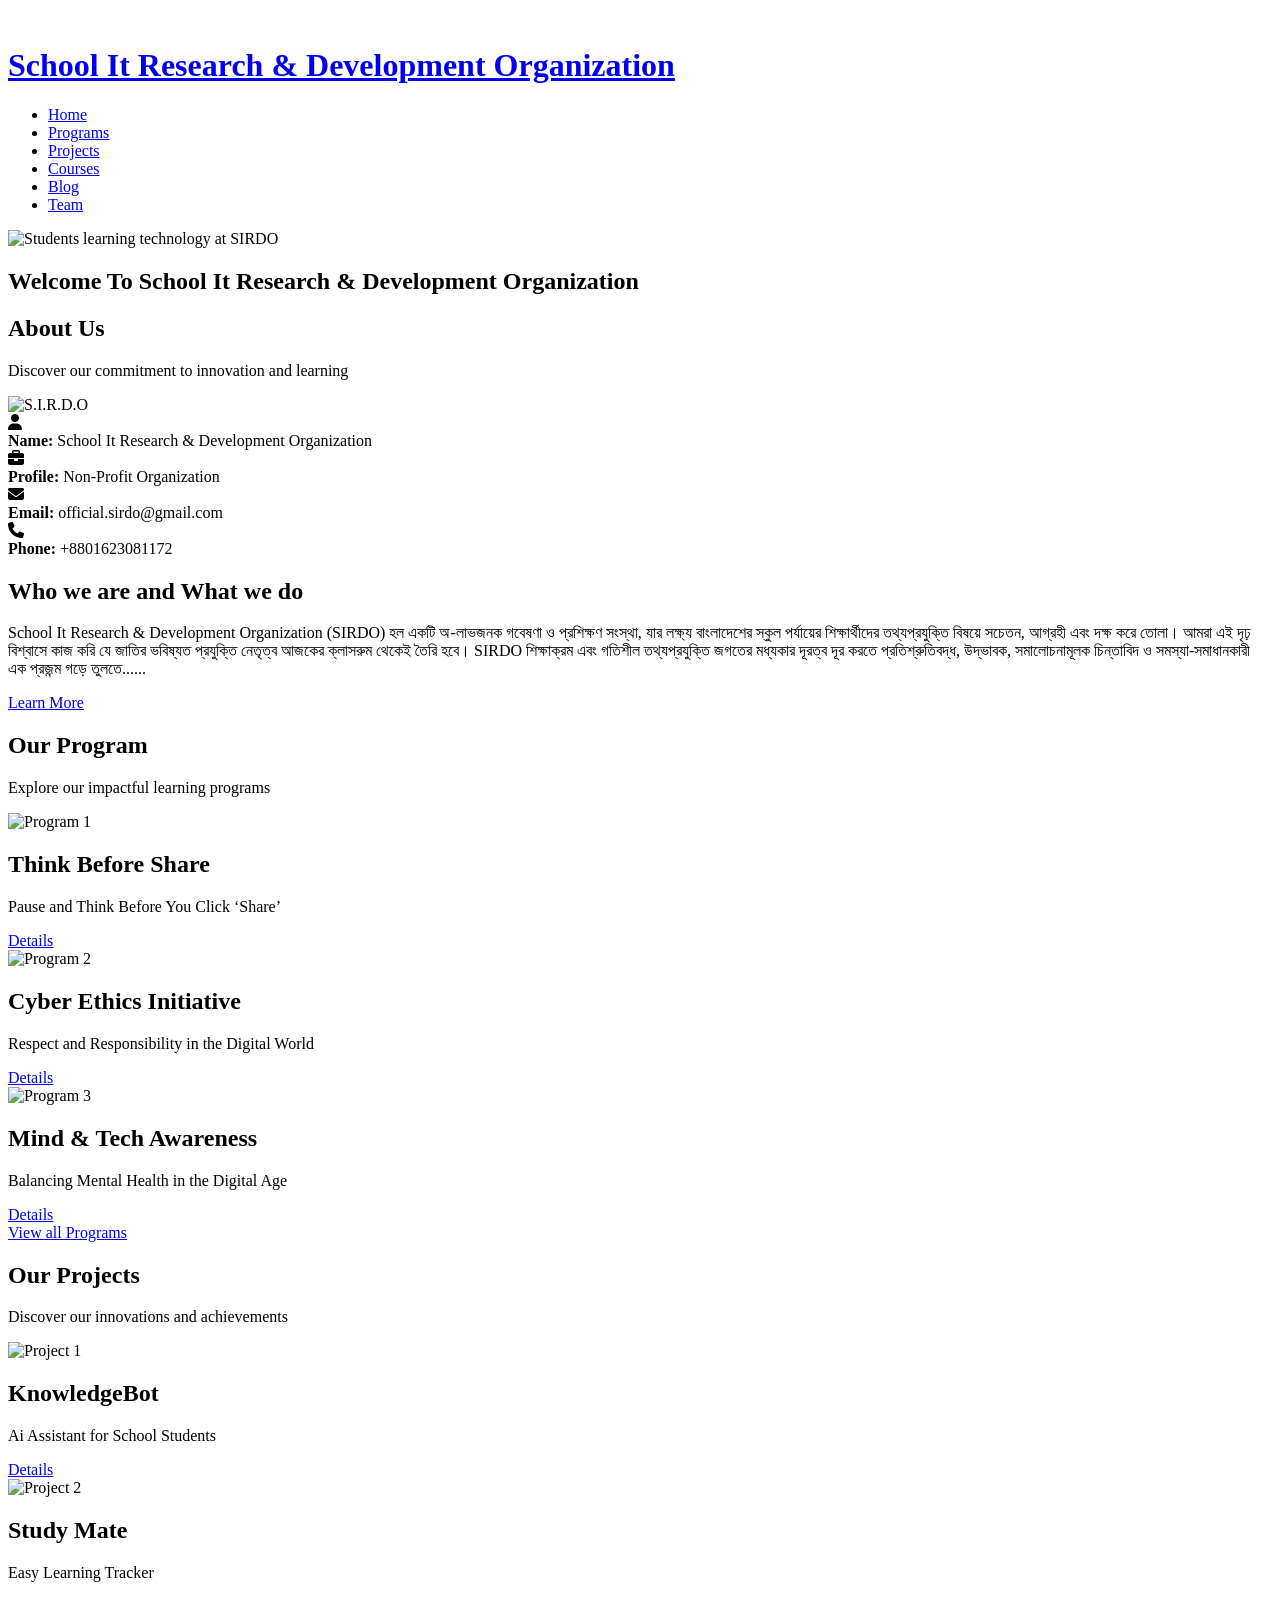
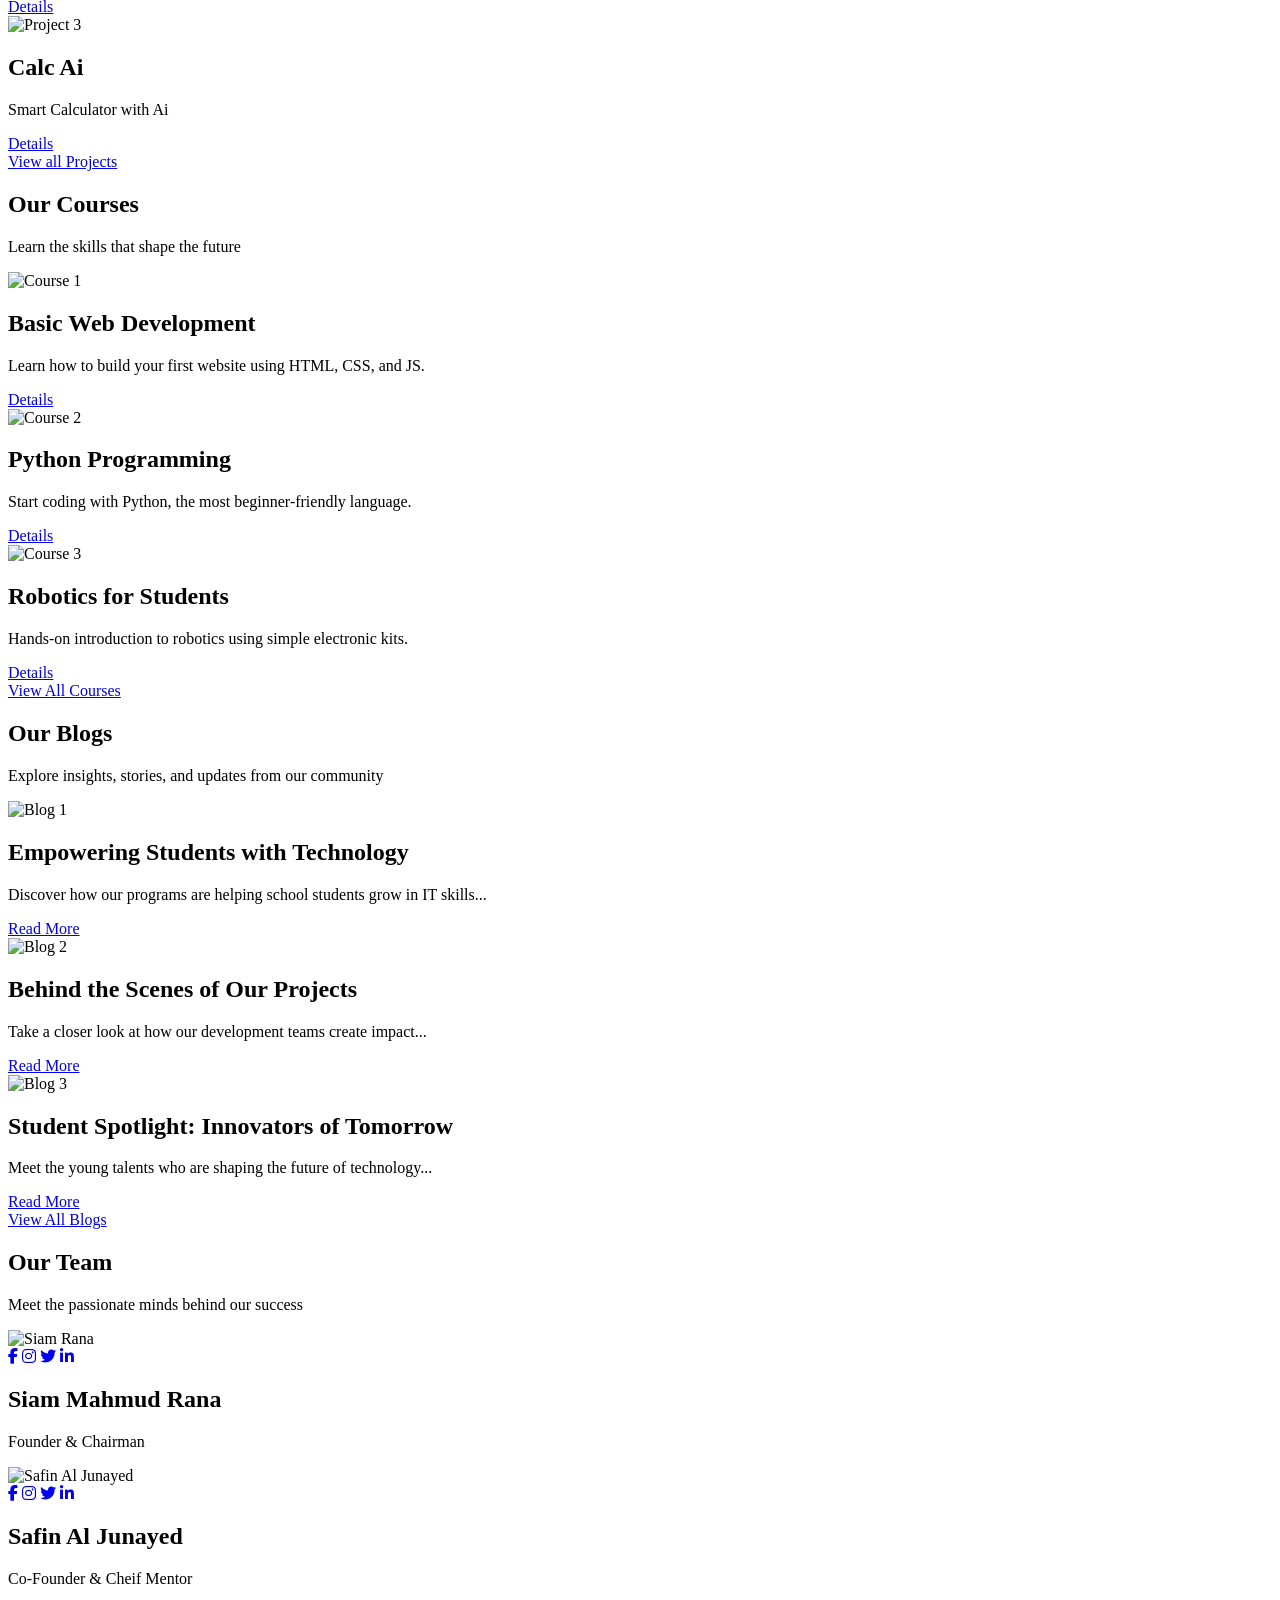
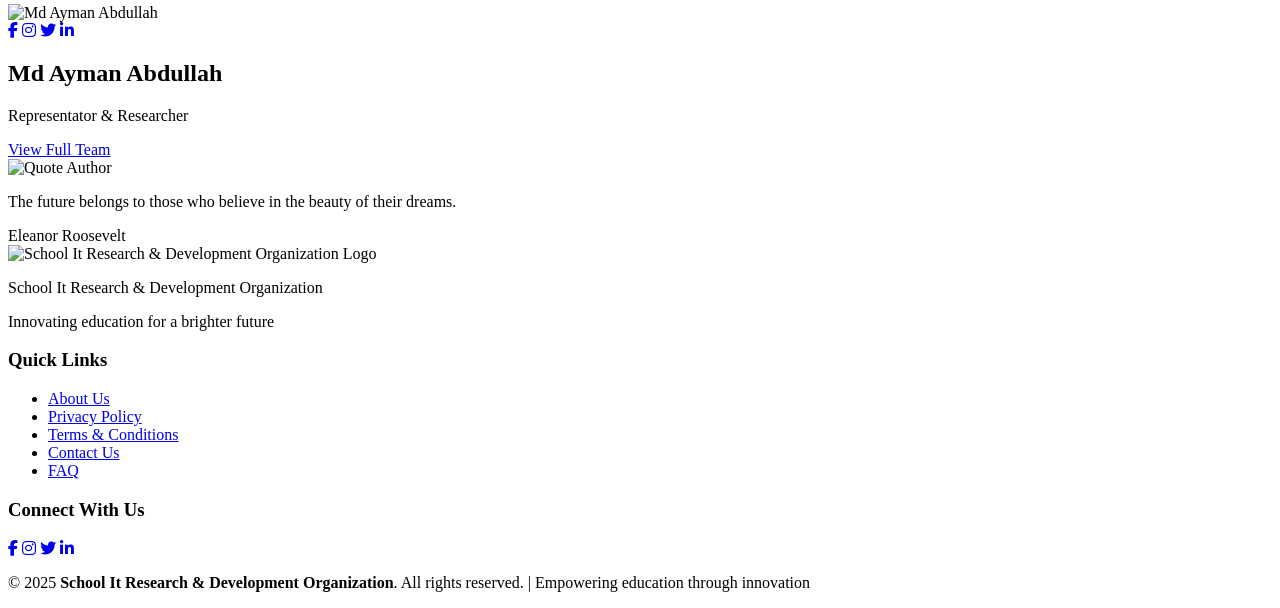
==== index.html @ f1329a3c "Add files via upload" ====
<!DOCTYPE html>
<html lang="en">

<head>
  <meta charset="utf-8">
  <meta content="width=device-width, initial-scale=1.0" name="viewport">
  <title>Home - School It Research & Development Organization</title>
  <meta name="description"
    content="School It Research & Development Organization (SIRDO) — a student-based non-profit tech organization empowering school students with technology awareness and skills.">
  <meta name="keywords"
    content="SIRDO, School IT, Tech Education, Bangladesh, Students, Programming, Technology, Research">
  <!-- Favicons -->
  <link href="assets/img/logo.png" rel="icon">
  <link href="assets/img/logo.png" rel="apple-touch-icon">

  <!-- Fonts -->
  <link href="https://fonts.googleapis.com" rel="preconnect">
  <link href="https://fonts.gstatic.com" rel="preconnect" crossorigin>
  <link
    href="https://fonts.googleapis.com/css2?family=Roboto:wght@300;400;500;700&family=Poppins:wght@300;400;600;700&family=Raleway:wght@300;400;600;700&display=swap"
    rel="stylesheet">

  <!-- Vendor CSS Files -->
  <link href="assets/vendor/bootstrap/css/bootstrap.min.css" rel="stylesheet">
  <link href="assets/vendor/bootstrap-icons/bootstrap-icons.css" rel="stylesheet">
  <link href="assets/vendor/aos/aos.css" rel="stylesheet">
  <link href="assets/vendor/glightbox/css/glightbox.min.css" rel="stylesheet">
  <link href="assets/vendor/swiper/swiper-bundle.min.css" rel="stylesheet">

  <!-- Main CSS Files -->
  <link href="css/global.css" rel="stylesheet">
  <link href="css/index.css" rel="stylesheet">

  <!-- Font Awesome -->
  <script src="https://kit.fontawesome.com/a076d05399.js" crossorigin="anonymous"></script>
  <link rel="stylesheet" href="https://cdnjs.cloudflare.com/ajax/libs/font-awesome/6.5.0/css/all.min.css">
</head>

<body class="index-page">

  <!-- ======= Header ======= -->
  <header id="header" class="header d-flex align-items-center sticky-top">
    <div class="container-fluid container-xl position-relative d-flex align-items-center justify-content-between">
      <a href="index.html" class="logo d-flex align-items-center">
        <img src="assets/img/logo.png" alt="">
        <h1 class="sitename">School It Research & Development Organization</h1>
      </a>

      <nav id="navmenu" class="navmenu">
        <i class="mobile-nav-toggle bi bi-list"></i>
        <ul>
          <li><a href="index.html" class="active">Home</a></li>
          <li><a href="program.html">Programs</a></li>
          <li><a href="project.html">Projects</a></li>
          <li><a href="course.html">Courses</a></li>
          <li><a href="blog.html">Blog</a></li>
          <li><a href="team.html">Team</a></li>
        </ul>
      </nav>
    </div>
  </header>
  <!-- End Header -->

  <!-- ======= Hero Section ======= -->
  <section id="hero" class="hero section dark-background">
    <img src="assets/img/background.jpg" alt="Students learning technology at SIRDO" data-aos="fade-in">
    <div class="container d-flex flex-column align-items-center justify-content-center text-center" data-aos="zoom-in"
      data-aos-delay="200">
      <h2 data-aos="fade-up">Welcome To School It Research & Development Organization</h2>
      <p data-aos="fade-up" data-aos-delay="300">
        <span class="typed" data-typed-items="শিক্ষার্থীদের দ্বারা পরিচালিত একটি অ-লাভজনক প্রযুক্তি সংগঠন"></span>
      </p>
    </div>
  </section>
  <!-- End Hero Section -->

  <!-- ======= About Section ======= -->
<section class="about-container" data-aos="fade-up">
  <div class="about-header">
    <h1>About Us</h1>
    <p>Discover our commitment to innovation and learning</p>
  </div>

  <div class="about-content">
    <!-- ===== Profile Section ===== -->
    <div class="profile-section" data-aos="fade-right">
      <div class="profile-image">
        <img src="assets/img/logo.png" alt="S.I.R.D.O">
      </div>

      <div class="profile-info">
        <div class="info-item">
          <i class="fas fa-user"></i>
          <div><strong>Name:</strong> School It Research & Development Organization</div>
        </div>
        <div class="info-item">
          <i class="fas fa-briefcase"></i>
          <div><strong>Profile:</strong> Non-Profit Organization</div>
        </div>
        <div class="info-item">
          <i class="fas fa-envelope"></i>
          <div><strong>Email:</strong> official.sirdo@gmail.com</div>
        </div>
        <div class="info-item">
          <i class="fas fa-phone"></i>
          <div><strong>Phone:</strong> +8801623081172</div>
        </div>
      </div>
    </div>

<!-- ===== About Text Section ===== -->
<div class="about-section" data-aos="fade-left" data-aos-delay="200">
  <h2>Who we are and What we do</h2>
  <div class="about-text">
    <p>
      School It Research & Development Organization (SIRDO) হল একটি অ-লাভজনক গবেষণা ও প্রশিক্ষণ সংস্থা, যার লক্ষ্য বাংলাদেশের স্কুল পর্যায়ের শিক্ষার্থীদের তথ্যপ্রযুক্তি বিষয়ে সচেতন, আগ্রহী এবং দক্ষ করে তোলা। আমরা এই দৃঢ় বিশ্বাসে কাজ করি যে জাতির ভবিষ্যত প্রযুক্তি নেতৃত্ব আজকের ক্লাসরুম থেকেই তৈরি হবে। SIRDO শিক্ষাক্রম এবং গতিশীল তথ্যপ্রযুক্তি জগতের মধ্যকার দূরত্ব দূর করতে প্রতিশ্রুতিবদ্ধ, উদ্ভাবক, সমালোচনামূলক চিন্তাবিদ ও সমস্যা-সমাধানকারী এক প্রজন্ম গড়ে তুলতে......
    </p>
  </div>

  <!-- Redirect Button -->
  <a href="about.html" class="details-btn">Learn More</a>
</div>
</section>
<!-- End About Section -->


  <!-- ======= Program Section ======= -->
  <section class="programs-section" data-aos="fade-up">
    <div class="section-header">
      <h1>Our Program</h1>
      <p>Explore our impactful learning programs</p>
    </div>

    <div class="programs-container">
      <div class="program-card">
        <img src="https://via.placeholder.com/300x200" alt="Program 1">
        <h2>Think Before Share</h2>
        <p>Pause and Think Before You Click ‘Share’</p>
        <a href="program.html" class="details-btn">Details</a>
      </div>
      <div class="program-card">
        <img src="https://via.placeholder.com/300x200" alt="Program 2">
        <h2>Cyber Ethics Initiative</h2>
        <p>Respect and Responsibility in the Digital World</p>
        <a href="program.html" class="details-btn">Details</a>
      </div>
      <div class="program-card">
        <img src="https://via.placeholder.com/300x200" alt="Program 3">
        <h2>Mind & Tech Awareness</h2>
        <p>Balancing Mental Health in the Digital Age</p>
        <a href="program.html" class="details-btn">Details</a>
      </div>
    </div>

    <a href="program.html" class="view-all-btn">View all Programs</a>
  </section>
  <!-- End Program Section -->

  <!-- ======= Project Section ======= -->
  <section class="projects-section" data-aos="zoom-in">
    <div class="section-header">
      <h1>Our Projects</h1>
      <p>Discover our innovations and achievements</p>
    </div>

    <div class="projects-container">
      <div class="project-card">
        <img src="https://via.placeholder.com/350x200" alt="Project 1">
        <h2>KnowledgeBot</h2>
        <p>Ai Assistant for School Students</p>
        <a href="project.html" class="details-btn">Details</a>
      </div>
      <div class="project-card">
        <img src="https://via.placeholder.com/350x200" alt="Project 2">
        <h2>Study Mate</h2>
        <p>Easy Learning Tracker</p>
        <a href="project.html" class="details-btn">Details</a>
      </div>
      <div class="project-card">
        <img src="https://via.placeholder.com/350x200" alt="Project 3">
        <h2>Calc Ai</h2>
        <p>Smart Calculator with Ai</p>
        <a href="project.html" class="details-btn">Details</a>
      </div>
    </div>

    <a href="project.html" class="view-all-btn">View all Projects</a>
  </section>
  <!-- End Project Section -->

  <!-- ======= Course Section ======= -->
  <section class="courses-section" data-aos="fade-up">
    <div class="section-header">
      <h1>Our Courses</h1>
      <p>Learn the skills that shape the future</p>
    </div>

    <div class="courses-container">
      <div class="course-card">
        <img src="https://via.placeholder.com/300x200" alt="Course 1">
        <h2>Basic Web Development</h2>
        <p>Learn how to build your first website using HTML, CSS, and JS.</p>
        <a href="course.html" class="details-btn">Details</a>
      </div>
      <div class="course-card">
        <img src="https://via.placeholder.com/300x200" alt="Course 2">
        <h2>Python Programming</h2>
        <p>Start coding with Python, the most beginner-friendly language.</p>
        <a href="course.html" class="details-btn">Details</a>
      </div>
      <div class="course-card">
        <img src="https://via.placeholder.com/300x200" alt="Course 3">
        <h2>Robotics for Students</h2>
        <p>Hands-on introduction to robotics using simple electronic kits.</p>
        <a href="course.html" class="details-btn">Details</a>
      </div>
    </div>

    <a href="course.html" class="view-all-btn">View All Courses</a>
  </section>
  <!-- End Course Section -->

  <!-- ======= Blog Section ======= -->
<section class="blog-section" data-aos="fade-up">
  <div class="section-header">
    <h1>Our Blogs</h1>
    <p>Explore insights, stories, and updates from our community</p>
  </div>

  <div class="blog-container">
    <div class="blog-card">
      <img src="assets/img/blog1.jpg" alt="Blog 1">
      <div class="blog-content">
        <h2>Empowering Students with Technology</h2>
        <p>Discover how our programs are helping school students grow in IT skills...</p>
        <a href="#" class="read-more-btn">Read More</a>
      </div>
    </div>

    <div class="blog-card">
      <img src="assets/img/blog2.jpg" alt="Blog 2">
      <div class="blog-content">
        <h2>Behind the Scenes of Our Projects</h2>
        <p>Take a closer look at how our development teams create impact...</p>
        <a href="#" class="read-more-btn">Read More</a>
      </div>
    </div>

    <div class="blog-card">
      <img src="assets/img/blog3.jpg" alt="Blog 3">
      <div class="blog-content">
        <h2>Student Spotlight: Innovators of Tomorrow</h2>
        <p>Meet the young talents who are shaping the future of technology...</p>
        <a href="#" class="read-more-btn">Read More</a>
      </div>
    </div>
  </div>

  <a href="blog.html" class="view-all-btn">View All Blogs</a>
</section>

  <!-- End Blog Section -->

  <!-- ======= Team Section ======= -->
  <section class="team-section" data-aos="fade-up">
    <div class="section-header">
      <h1>Our Team</h1>
      <p>Meet the passionate minds behind our success</p>
    </div>

    <div class="team-container">
<!-- Founder Card -->
      <div class="team-member">
        <div class="team-img">
          <img src="assets/img/Founder 1.jpg" alt="Siam Rana">
          <div class="overlay">
            <div class="social-icons">
              <a href="#"><i class="fab fa-facebook-f"></i></a>
              <a href="#"><i class="fab fa-instagram"></i></a>
              <a href="#"><i class="fab fa-twitter"></i></a>
              <a href="#"><i class="fab fa-linkedin-in"></i></a>
            </div>
          </div>
        </div>
        <div class="team-info">
          <h2>Siam Mahmud Rana</h2>
          <p>Founder & Chairman</p>
        </div>
      </div>

      <!-- Co-Founder Card -->
      <div class="team-member">
        <div class="team-img">
          <img src="assets/img/Founder.jpg" alt="Safin Al Junayed">
          <div class="overlay">
            <div class="social-icons">
              <a href="#"><i class="fab fa-facebook-f"></i></a>
              <a href="#"><i class="fab fa-instagram"></i></a>
              <a href="#"><i class="fab fa-twitter"></i></a>
              <a href="#"><i class="fab fa-linkedin-in"></i></a>
            </div>
          </div>
        </div>
        <div class="team-info">
          <h2>Safin Al Junayed</h2>
          <p>Co-Founder & Cheif Mentor</p>
        </div>
      </div>

      <!-- Representator Card -->
      <div class="team-member">
        <div class="team-img">
          <img src="assets/img/Representator.jpeg" alt="Md Ayman Abdullah">
          <div class="overlay">
            <div class="social-icons">
              <a href="#"><i class="fab fa-facebook-f"></i></a>
              <a href="#"><i class="fab fa-instagram"></i></a>
              <a href="#"><i class="fab fa-twitter"></i></a>
              <a href="#"><i class="fab fa-linkedin-in"></i></a>
            </div>
          </div>
        </div>
        <div class="team-info">
          <h2>Md Ayman Abdullah</h2>
          <p>Representator & Researcher</p>
        </div>
      </div>
    </div>

    <a href="team.html" class="view-team-btn">View Full Team</a>
  </section>
  <!-- End Team Section -->

  <!-- ======= Quote Section ======= -->
  <div class="quote-section" data-aos="zoom-in" data-aos-delay="200">
    <div class="author-image">
      <img
        src="https://images.unsplash.com/photo-1472099645785-5658abf4ff4e?auto=format&fit=crop&w=600&q=80"
        alt="Quote Author">
    </div>
    <p class="quote-text">The future belongs to those who believe in the beauty of their dreams.</p>
    <div class="quote-author">Eleanor Roosevelt</div>
  </div>
  <!-- End Quote Section -->

  <!-- ======= Footer ======= -->
<footer class="footer" data-aos="fade-up">
  <div class="footer-container">
    <!-- Brand Section -->
    <div class="footer-brand">
      <div class="logo-container">
        <img src="assets/img/logo.png" alt="School It Research & Development Organization Logo" 
             class="logo">
      </div>
      <p class="organization">School It Research & Development Organization</p>
      <p class="tagline">Innovating education for a brighter future</p>
    </div>

    <!-- Quick Links -->
    <div class="footer-links">
      <h3 class="footer-heading">Quick Links</h3>
      <ul class="links-list">
        <li><a href="about.html">About Us</a></li>
        <li><a href="privacy.html">Privacy Policy</a></li>
        <li><a href="terms.html">Terms & Conditions</a></li>
        <li><a href="contact.html">Contact Us</a></li>
        <li><a href="faq.html">FAQ</a></li>
      </ul>
    </div>

    <!-- Social Section -->
    <div class="social-section">
      <h3 class="footer-heading">Connect With Us</h3>
      <div class="social-icons">
        <a href="#" class="social-icon" aria-label="Facebook"><i class="fab fa-facebook-f"></i></a>
        <a href="#" class="social-icon" aria-label="Instagram"><i class="fab fa-instagram"></i></a>
        <a href="#" class="social-icon" aria-label="Twitter"><i class="fab fa-twitter"></i></a>
        <a href="#" class="social-icon" aria-label="LinkedIn"><i class="fab fa-linkedin-in"></i></a>
      </div>
    </div>
  </div>

  <!-- Footer Bottom -->
  <div class="footer-bottom">
    <p>&copy; 2025 <strong>School It Research & Development Organization</strong>. 
      All rights reserved. | Empowering education through innovation
    </p>
  </div>
</footer>
<!-- End Footer -->

<!-- Scroll to Top -->
<a href="#" id="scroll-top" class="scroll-top d-flex align-items-center justify-content-center" aria-label="Scroll to top">
  <i class="bi bi-arrow-up-short"></i>
</a>

<!-- Preloader -->
<div id="preloader"></div>

<!-- Vendor JS Files -->
<script src="assets/vendor/bootstrap/js/bootstrap.bundle.min.js"></script>
<script src="assets/vendor/aos/aos.js"></script>
<script src="assets/vendor/typed.js/typed.umd.js"></script>
<script src="assets/vendor/waypoints/noframework.waypoints.js"></script>
<script src="assets/vendor/purecounter/purecounter_vanilla.js"></script>
<script src="assets/vendor/glightbox/js/glightbox.min.js"></script>
<script src="assets/vendor/imagesloaded/imagesloaded.pkgd.min.js"></script>
<script src="assets/vendor/isotope-layout/isotope.pkgd.min.js"></script>
<script src="assets/vendor/swiper/swiper-bundle.min.js"></script>

<!-- Main JS File -->
<script src="assets/js/main.js"></script>

<!-- ✅ AOS Initialization -->
<script>
  AOS.init({
    duration: 1000,
    once: true,
    easing: "ease-in-out"
  });
</script>

</body>
</html>
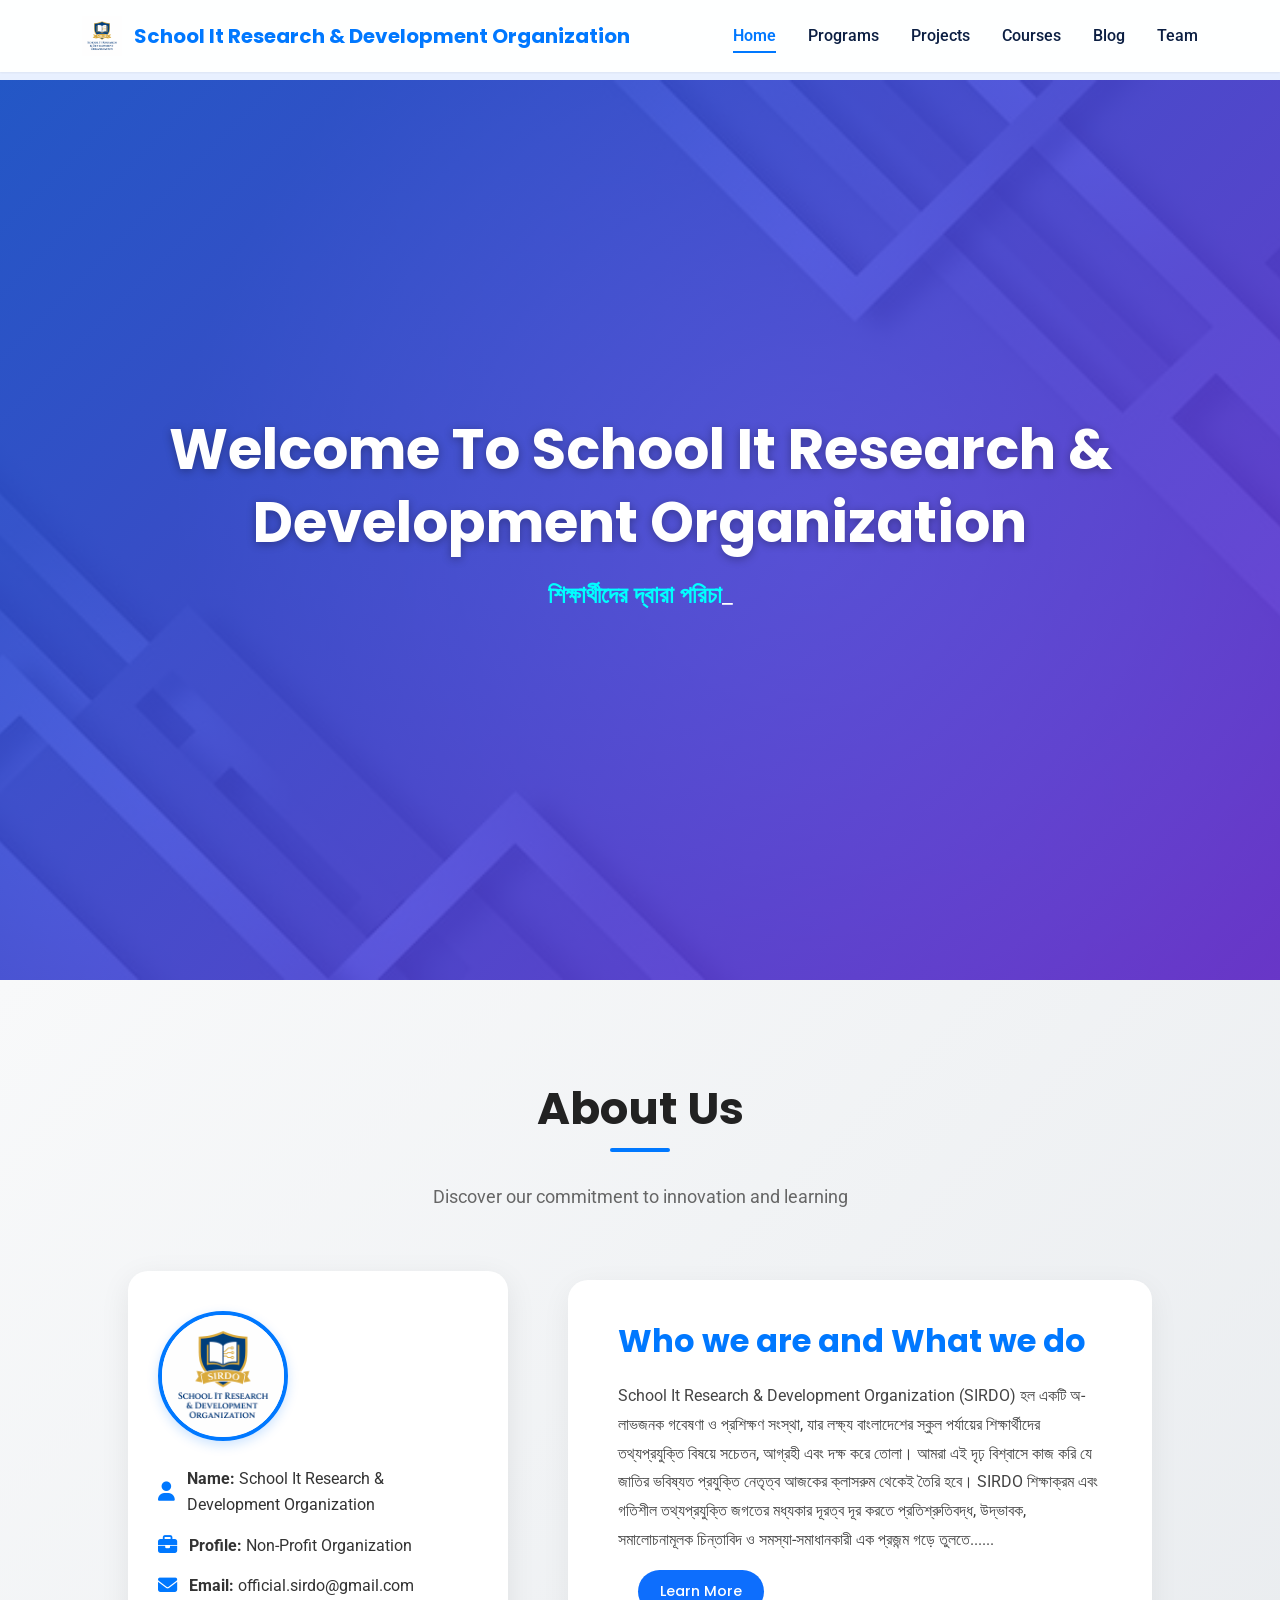
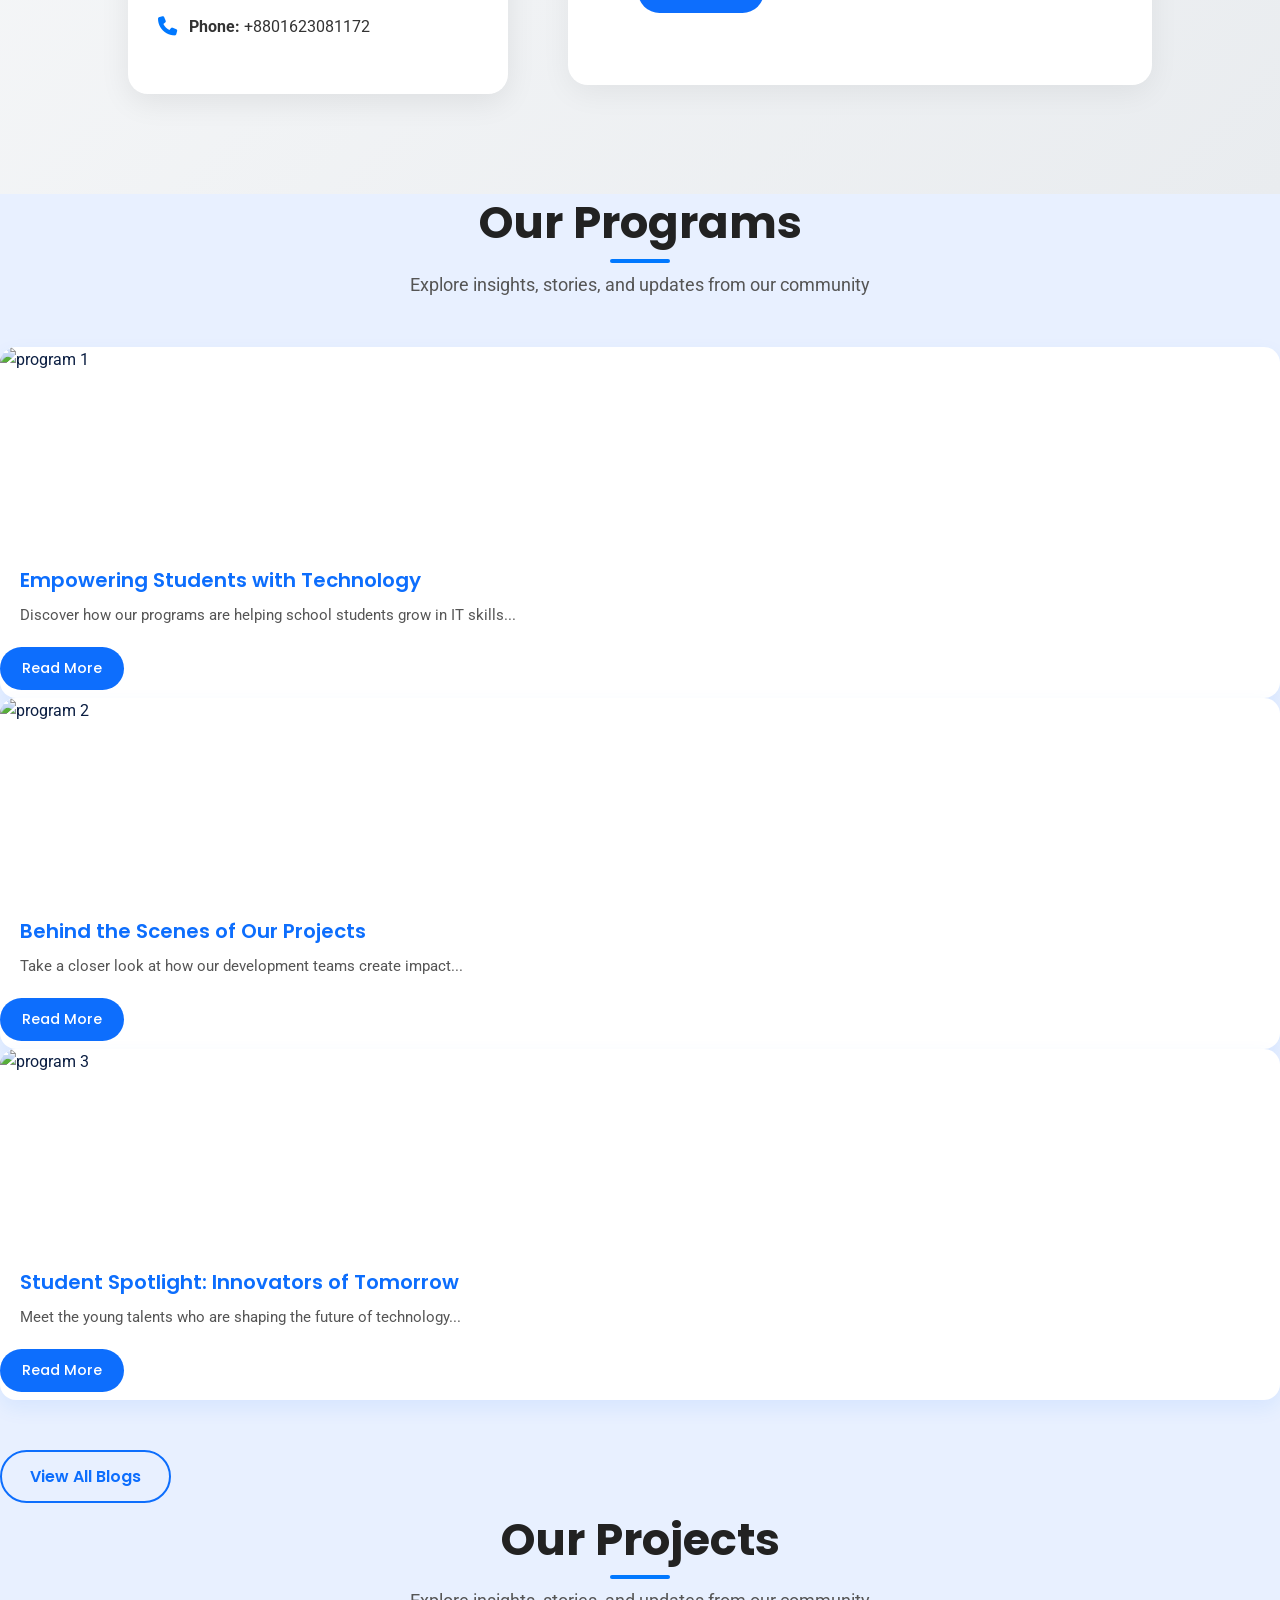
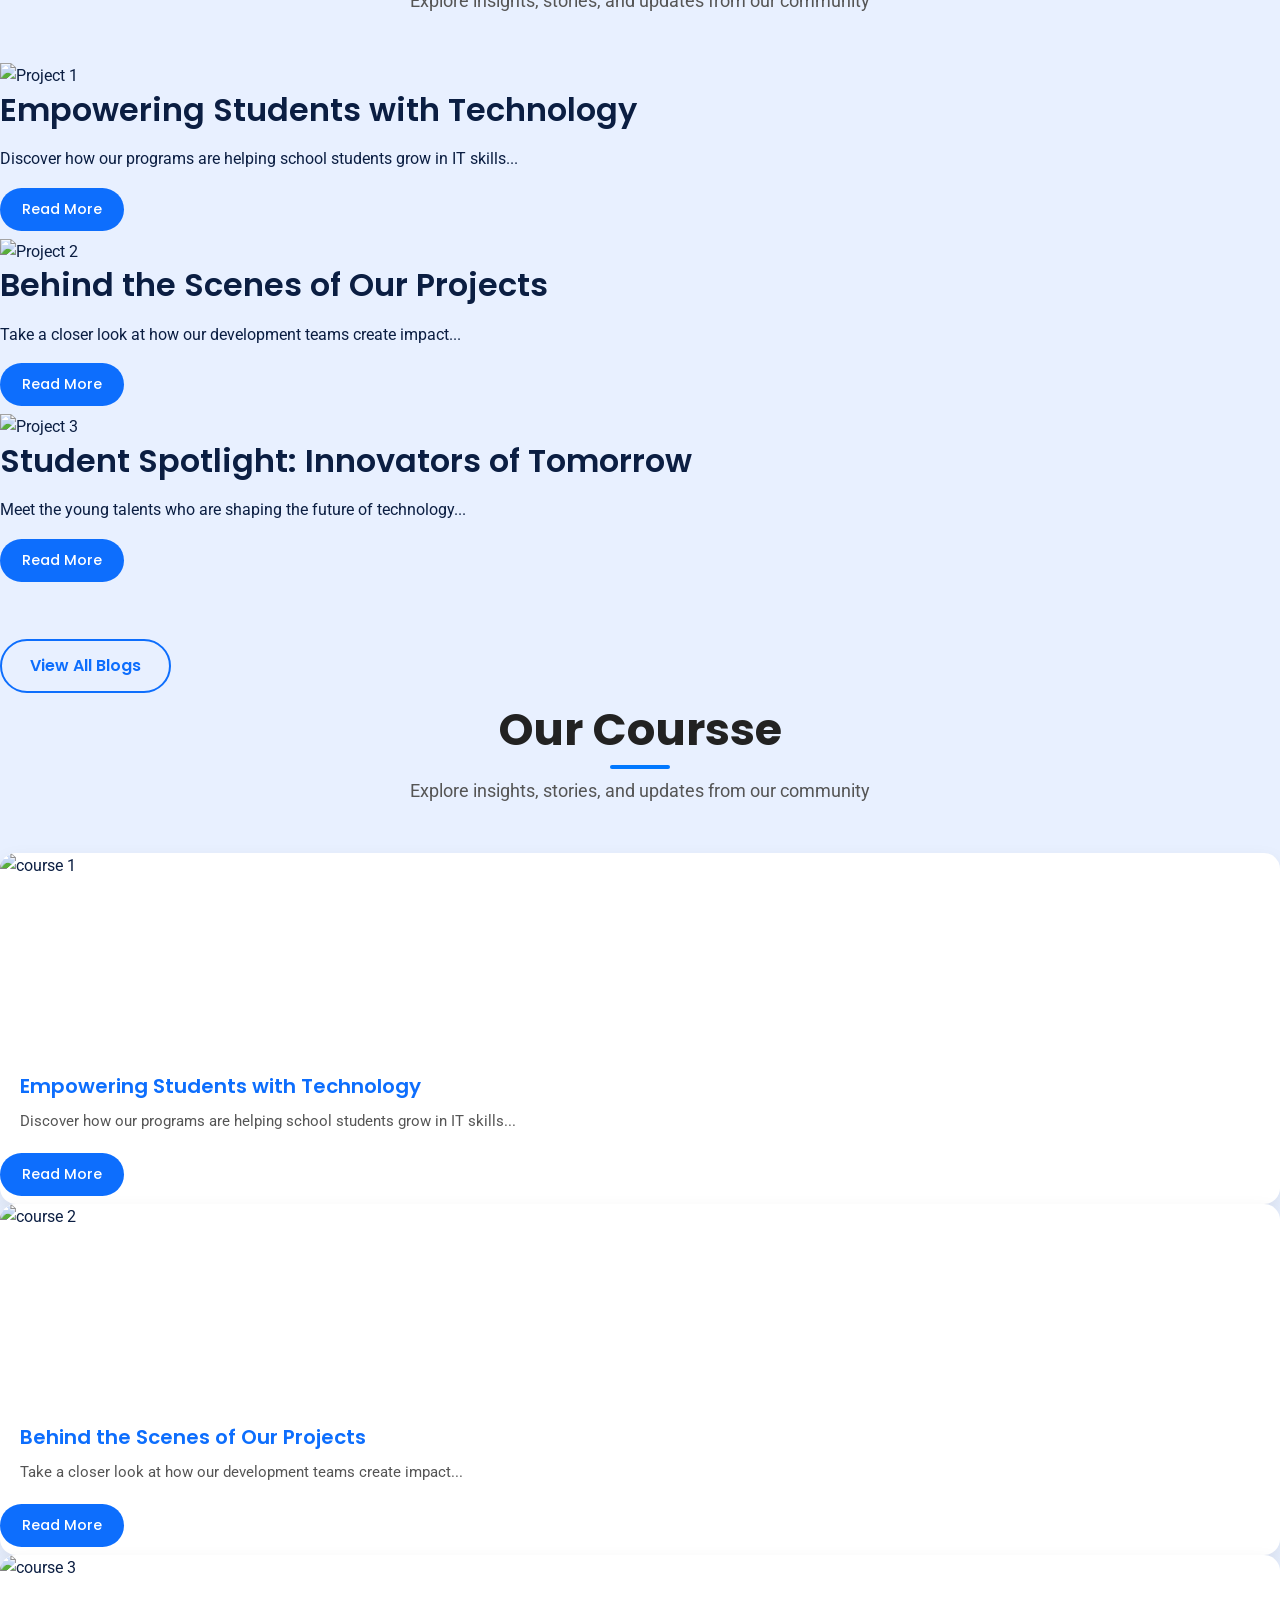
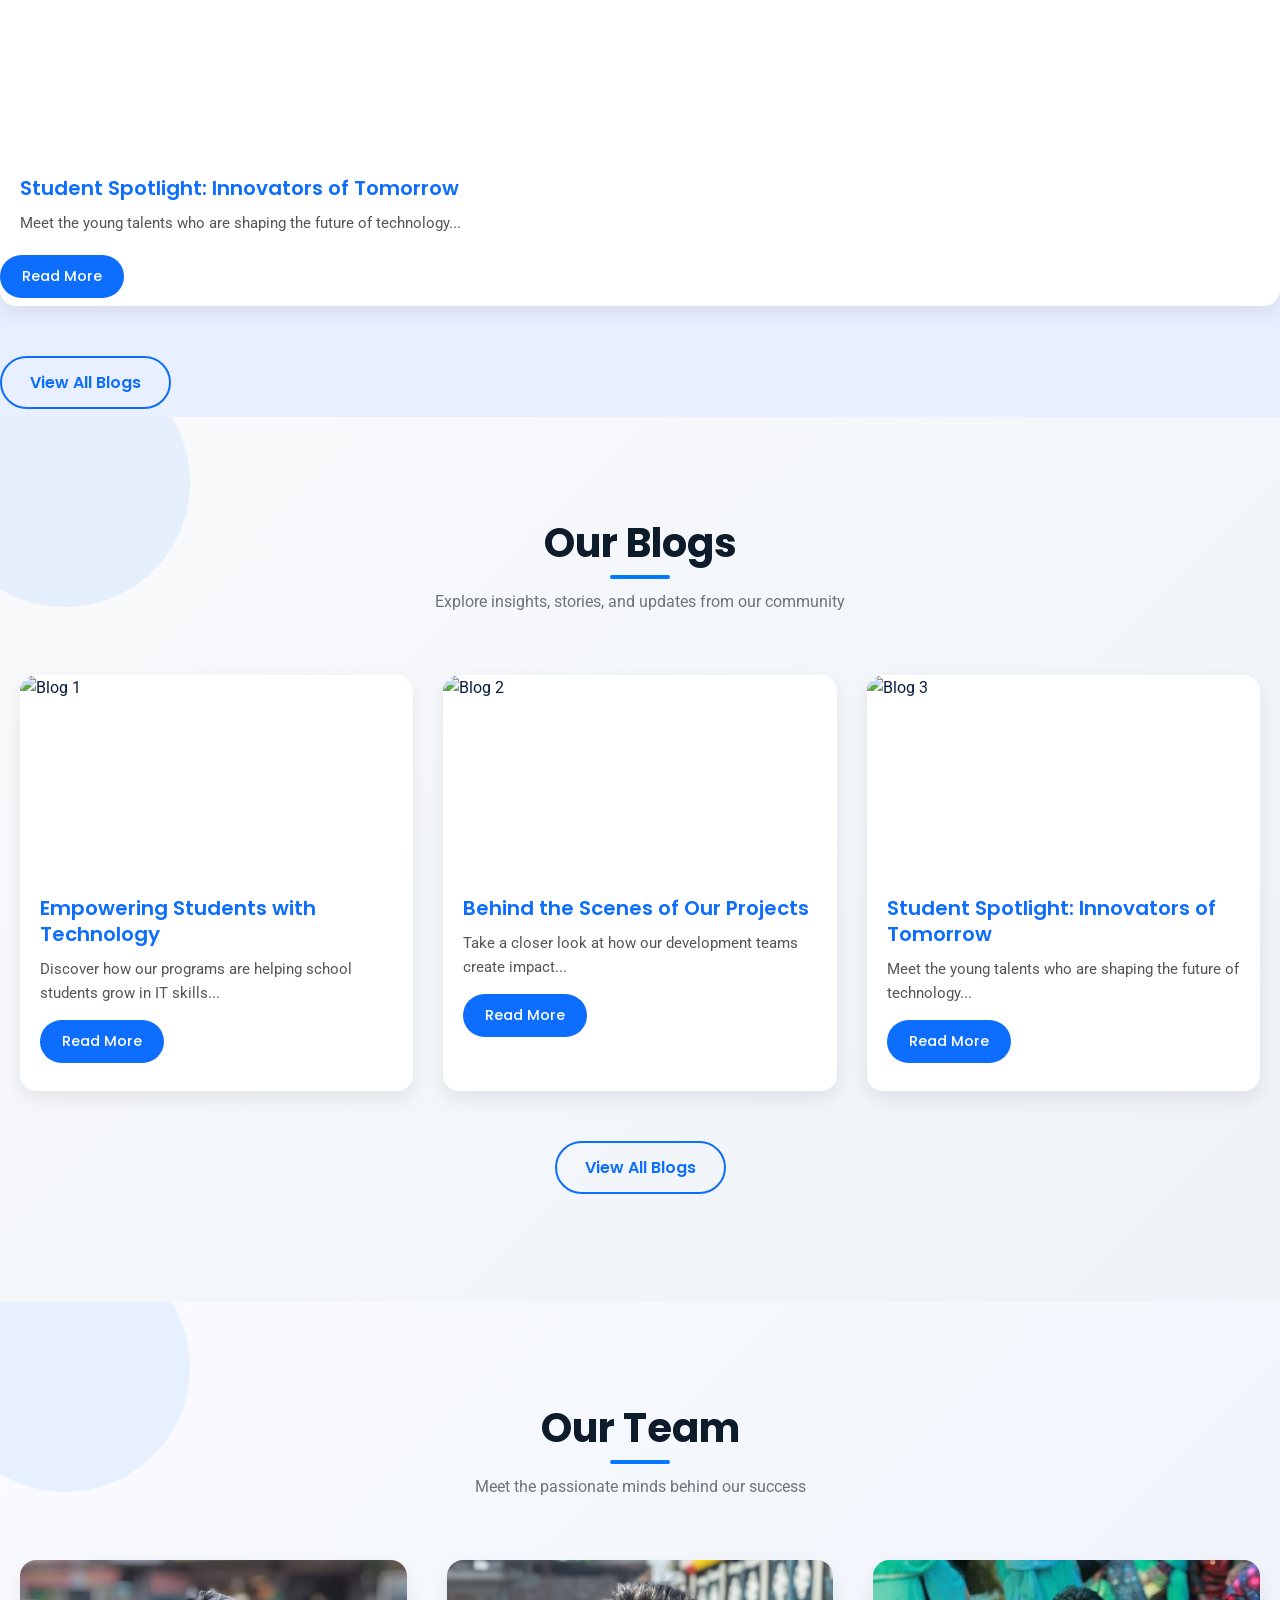
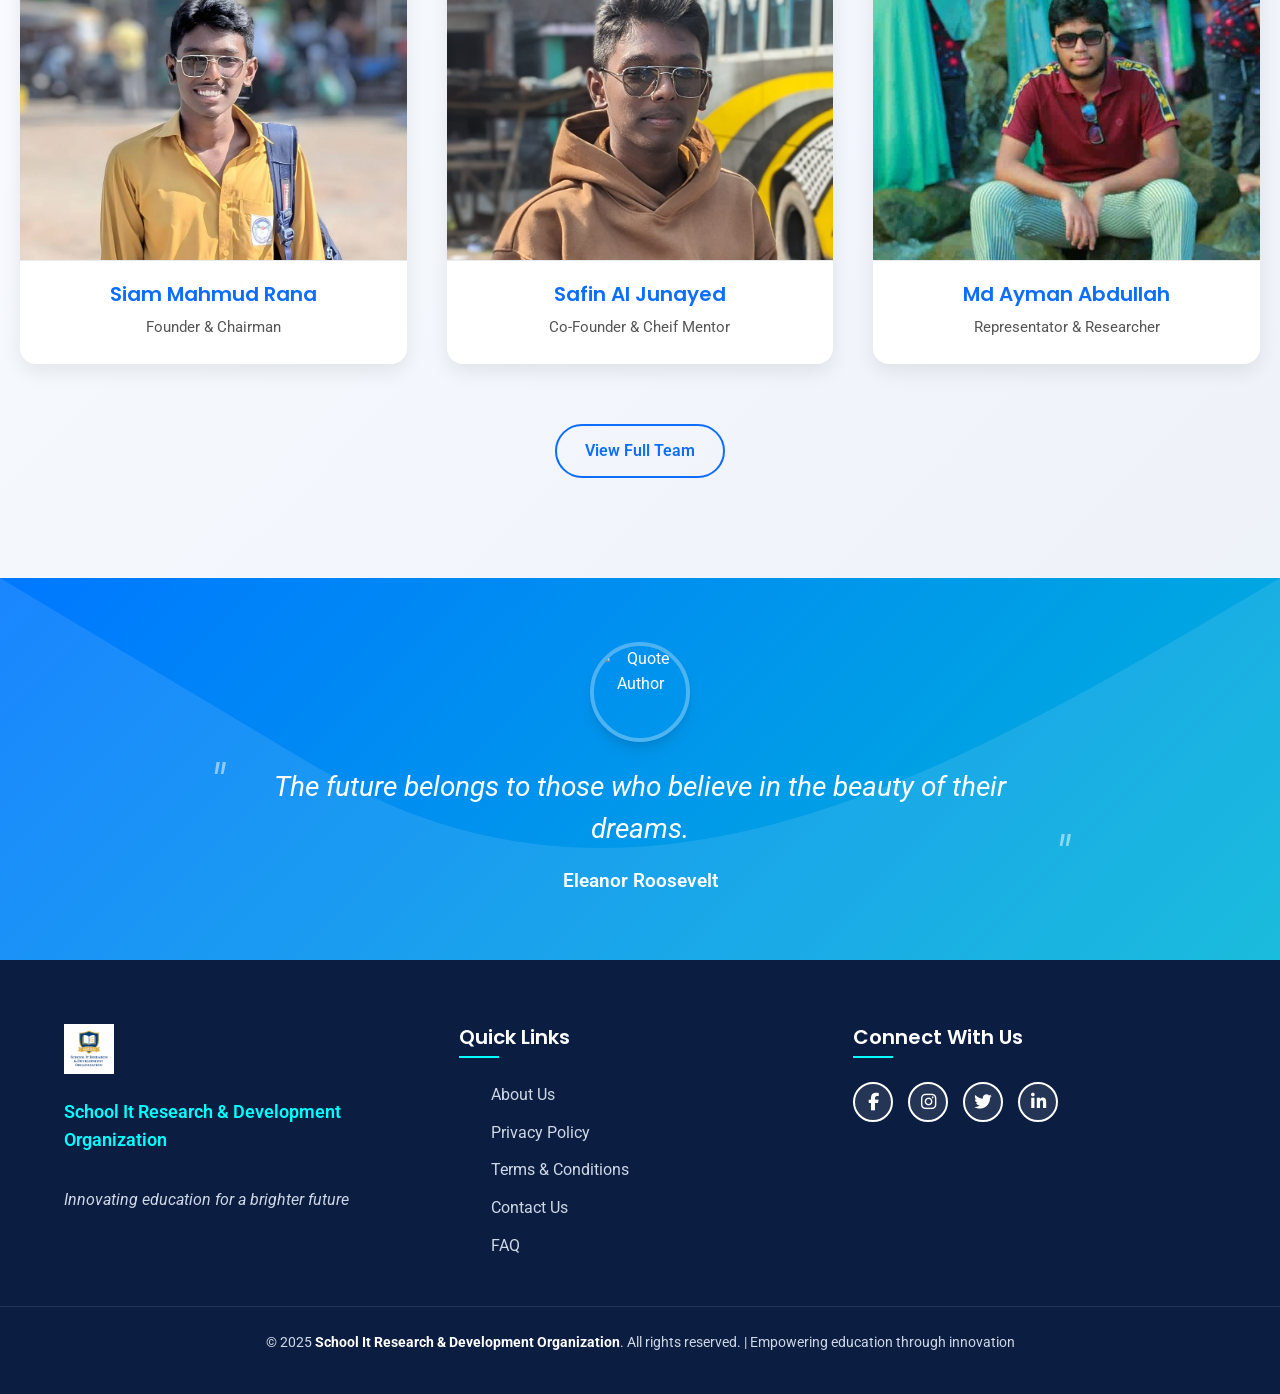
==== commit 6cf1d0f6: "index.html" ====
--- a/index.html
+++ b/index.html
@@ -16,9 +16,7 @@
   <!-- Fonts -->
   <link href="https://fonts.googleapis.com" rel="preconnect">
   <link href="https://fonts.gstatic.com" rel="preconnect" crossorigin>
-  <link
-    href="https://fonts.googleapis.com/css2?family=Roboto:wght@300;400;500;700&family=Poppins:wght@300;400;600;700&family=Raleway:wght@300;400;600;700&display=swap"
-    rel="stylesheet">
+  <link href="https://fonts.googleapis.com/css2?family=Roboto:wght@300;400;500;700&family=Poppins:wght@300;400;600;700&family=Raleway:wght@300;400;600;700&display=swap" rel="stylesheet">
 
   <!-- Vendor CSS Files -->
   <link href="assets/vendor/bootstrap/css/bootstrap.min.css" rel="stylesheet">
@@ -123,102 +121,131 @@
 </section>
 <!-- End About Section -->
 
-
   <!-- ======= Program Section ======= -->
-  <section class="programs-section" data-aos="fade-up">
-    <div class="section-header">
-      <h1>Our Program</h1>
-      <p>Explore our impactful learning programs</p>
-    </div>
-
-    <div class="programs-container">
-      <div class="program-card">
-        <img src="https://via.placeholder.com/300x200" alt="Program 1">
-        <h2>Think Before Share</h2>
-        <p>Pause and Think Before You Click ‘Share’</p>
-        <a href="program.html" class="details-btn">Details</a>
-      </div>
-      <div class="program-card">
-        <img src="https://via.placeholder.com/300x200" alt="Program 2">
-        <h2>Cyber Ethics Initiative</h2>
-        <p>Respect and Responsibility in the Digital World</p>
-        <a href="program.html" class="details-btn">Details</a>
-      </div>
-      <div class="program-card">
-        <img src="https://via.placeholder.com/300x200" alt="Program 3">
-        <h2>Mind & Tech Awareness</h2>
-        <p>Balancing Mental Health in the Digital Age</p>
-        <a href="program.html" class="details-btn">Details</a>
-      </div>
-    </div>
-
-    <a href="program.html" class="view-all-btn">View all Programs</a>
-  </section>
+<section class="program-section" data-aos="fade-up">
+  <div class="section-header">
+    <h1>Our Programs</h1>
+    <p>Explore insights, stories, and updates from our community</p>
+  </div>
+
+  <div class="program">
+    <div class="program-card">
+      <img src="assets/img/blog1.jpg" alt="program 1">
+      <div class="program-content">
+        <h2>Empowering Students with Technology</h2>
+        <p>Discover how our programs are helping school students grow in IT skills...</p>
+        <a href="#" class="read-more-btn">Read More</a>
+      </div>
+    </div>
+
+    <div class="program-card">
+      <img src="assets/img/blog2.jpg" alt="program 2">
+      <div class="program-content">
+        <h2>Behind the Scenes of Our Projects</h2>
+        <p>Take a closer look at how our development teams create impact...</p>
+        <a href="#" class="read-more-btn">Read More</a>
+      </div>
+    </div>
+
+    <div class="program-card">
+      <img src="assets/img/blog3.jpg" alt="program 3">
+      <div class="program-content">
+        <h2>Student Spotlight: Innovators of Tomorrow</h2>
+        <p>Meet the young talents who are shaping the future of technology...</p>
+        <a href="#" class="read-more-btn">Read More</a>
+      </div>
+    </div>
+  </div>
+
+  <a href="program.html" class="view-all-btn">View All Blogs</a>
+</section>
+
   <!-- End Program Section -->
 
-  <!-- ======= Project Section ======= -->
-  <section class="projects-section" data-aos="zoom-in">
-    <div class="section-header">
-      <h1>Our Projects</h1>
-      <p>Discover our innovations and achievements</p>
-    </div>
-
-    <div class="projects-container">
-      <div class="project-card">
-        <img src="https://via.placeholder.com/350x200" alt="Project 1">
-        <h2>KnowledgeBot</h2>
-        <p>Ai Assistant for School Students</p>
-        <a href="project.html" class="details-btn">Details</a>
-      </div>
-      <div class="project-card">
-        <img src="https://via.placeholder.com/350x200" alt="Project 2">
-        <h2>Study Mate</h2>
-        <p>Easy Learning Tracker</p>
-        <a href="project.html" class="details-btn">Details</a>
-      </div>
-      <div class="project-card">
-        <img src="https://via.placeholder.com/350x200" alt="Project 3">
-        <h2>Calc Ai</h2>
-        <p>Smart Calculator with Ai</p>
-        <a href="project.html" class="details-btn">Details</a>
-      </div>
-    </div>
-
-    <a href="project.html" class="view-all-btn">View all Projects</a>
-  </section>
+
+    <!-- ======= Project Section ======= -->
+<section class="Project-section" data-aos="fade-up">
+  <div class="section-header">
+    <h1>Our Projects</h1>
+    <p>Explore insights, stories, and updates from our community</p>
+  </div>
+
+  <div class="Project-container">
+    <div class="Project-card">
+      <img src="assets/img/blog1.jpg" alt="Project 1">
+      <div class="Project-content">
+        <h2>Empowering Students with Technology</h2>
+        <p>Discover how our programs are helping school students grow in IT skills...</p>
+        <a href="#" class="read-more-btn">Read More</a>
+      </div>
+    </div>
+
+    <div class="Project-card">
+      <img src="assets/img/blog2.jpg" alt="Project 2">
+      <div class="Project-content">
+        <h2>Behind the Scenes of Our Projects</h2>
+        <p>Take a closer look at how our development teams create impact...</p>
+        <a href="#" class="read-more-btn">Read More</a>
+      </div>
+    </div>
+
+    <div class="Project-card">
+      <img src="assets/img/blog3.jpg" alt="Project 3">
+      <div class="blog-content">
+        <h2>Student Spotlight: Innovators of Tomorrow</h2>
+        <p>Meet the young talents who are shaping the future of technology...</p>
+        <a href="#" class="read-more-btn">Read More</a>
+      </div>
+    </div>
+  </div>
+
+  <a href="Project.html" class="view-all-btn">View All Blogs</a>
+</section>
+
   <!-- End Project Section -->
 
-  <!-- ======= Course Section ======= -->
-  <section class="courses-section" data-aos="fade-up">
-    <div class="section-header">
-      <h1>Our Courses</h1>
-      <p>Learn the skills that shape the future</p>
-    </div>
-
-    <div class="courses-container">
-      <div class="course-card">
-        <img src="https://via.placeholder.com/300x200" alt="Course 1">
-        <h2>Basic Web Development</h2>
-        <p>Learn how to build your first website using HTML, CSS, and JS.</p>
-        <a href="course.html" class="details-btn">Details</a>
-      </div>
-      <div class="course-card">
-        <img src="https://via.placeholder.com/300x200" alt="Course 2">
-        <h2>Python Programming</h2>
-        <p>Start coding with Python, the most beginner-friendly language.</p>
-        <a href="course.html" class="details-btn">Details</a>
-      </div>
-      <div class="course-card">
-        <img src="https://via.placeholder.com/300x200" alt="Course 3">
-        <h2>Robotics for Students</h2>
-        <p>Hands-on introduction to robotics using simple electronic kits.</p>
-        <a href="course.html" class="details-btn">Details</a>
-      </div>
-    </div>
-
-    <a href="course.html" class="view-all-btn">View All Courses</a>
-  </section>
-  <!-- End Course Section -->
+
+    <!-- ======= course Section ======= -->
+<section class="course-section" data-aos="fade-up">
+  <div class="section-header">
+    <h1>Our Coursse</h1>
+    <p>Explore insights, stories, and updates from our community</p>
+  </div>
+
+  <div class="course-container">
+    <div class="course-card">
+      <img src="assets/img/blog1.jpg" alt="course 1">
+      <div class="course-content">
+        <h2>Empowering Students with Technology</h2>
+        <p>Discover how our programs are helping school students grow in IT skills...</p>
+        <a href="#" class="read-more-btn">Read More</a>
+      </div>
+    </div>
+
+    <div class="course-card">
+      <img src="assets/img/blog2.jpg" alt="course 2">
+      <div class="course-content">
+        <h2>Behind the Scenes of Our Projects</h2>
+        <p>Take a closer look at how our development teams create impact...</p>
+        <a href="#" class="read-more-btn">Read More</a>
+      </div>
+    </div>
+
+    <div class="course-card">
+      <img src="assets/img/blog3.jpg" alt="course 3">
+      <div class="course-content">
+        <h2>Student Spotlight: Innovators of Tomorrow</h2>
+        <p>Meet the young talents who are shaping the future of technology...</p>
+        <a href="#" class="read-more-btn">Read More</a>
+      </div>
+    </div>
+  </div>
+
+  <a href="course.html" class="view-all-btn">View All Blogs</a>
+</section>
+
+  <!-- End course Section -->
+
 
   <!-- ======= Blog Section ======= -->
 <section class="blog-section" data-aos="fade-up">
@@ -411,14 +438,6 @@
 <!-- Main JS File -->
 <script src="assets/js/main.js"></script>
 
-<!-- ✅ AOS Initialization -->
-<script>
-  AOS.init({
-    duration: 1000,
-    once: true,
-    easing: "ease-in-out"
-  });
-</script>
 
 </body>
 </html>
--- a/css/global.css
+++ b/css/global.css
@@ -0,0 +1,738 @@
+/* ===== GLOBAL STYLES ===== */
+:root {
+  /* 🎨 Color Palette */
+  --primary: #0078ff;
+  --primary-dark: #0056b3;
+  --secondary: #00b4d8;
+  --accent: #00ffff;
+  --dark: #0b1e42;
+  --dark-light: #112a52;
+  --light: #e8f0ff;
+  --gray: #6c7a91;
+  --gray-light: #cfd8e6;
+  
+  /* Typography */
+  --font-primary: 'Poppins', sans-serif;
+  --font-secondary: 'Raleway', sans-serif;
+  --font-body: 'Roboto', sans-serif;
+  
+  /* Spacing */
+  --section-padding: 5rem 0;
+  --container-max-width: 1200px;
+  
+  /* Shadows */
+  --shadow-sm: 0 1px 2px 0 rgba(0, 0, 0, 0.05);
+  --shadow-md: 0 4px 6px -1px rgba(0, 0, 0, 0.1), 0 2px 4px -1px rgba(0, 0, 0, 0.06);
+  --shadow-lg: 0 10px 15px -3px rgba(0, 0, 0, 0.1), 0 4px 6px -2px rgba(0, 0, 0, 0.05);
+  --shadow-xl: 0 20px 25px -5px rgba(0, 0, 0, 0.1), 0 10px 10px -5px rgba(0, 0, 0, 0.04);
+  
+  /* Border Radius */
+  --radius-sm: 0.25rem;
+  --radius-md: 0.5rem;
+  --radius-lg: 0.75rem;
+  --radius-xl: 1rem;
+  
+  /* Transitions */
+  --transition-fast: 0.2s ease;
+  --transition-normal: 0.3s ease;
+  --transition-slow: 0.5s ease;
+}
+
+/* ===== RESET & BASE STYLES ===== */
+* {
+  margin: 0;
+  padding: 0;
+  box-sizing: border-box;
+}
+
+html {
+  scroll-behavior: smooth;
+  height: 100%;
+}
+
+body {
+  font-family: var(--font-body);
+  font-size: 16px;
+  line-height: 1.6;
+  color: var(--dark);
+  background-color: var(--light);
+  overflow-x: hidden;
+  display: flex;
+  flex-direction: column;
+  min-height: 100vh;
+}
+
+/* MAIN CONTENT WRAPPER - This will grow and push footer down */
+.main-content {
+  flex: 1 0 auto;
+  width: 100%;
+}
+
+/* FOOTER - This will stick to bottom */
+.footer {
+  flex-shrink: 0;
+}
+
+h1, h2, h3, h4, h5, h6 {
+  font-family: var(--font-primary);
+  font-weight: 600;
+  line-height: 1.3;
+  margin-bottom: 1rem;
+}
+
+p {
+  margin-bottom: 1rem;
+}
+
+a {
+  text-decoration: none;
+  color: inherit;
+  transition: var(--transition-fast);
+}
+
+ul {
+  list-style: none;
+}
+
+img {
+  max-width: 100%;
+  height: auto;
+  display: block;
+}
+
+.container {
+  max-width: var(--container-max-width);
+  margin: 0 auto;
+  padding: 0 1.5rem;
+}
+
+.section-header {
+  text-align: center;
+  margin-bottom: 3rem;
+}
+
+.section-header h1 {
+  font-size: 2.5rem;
+  color: var(--dark);
+  margin-bottom: 0.5rem;
+  position: relative;
+  display: inline-block;
+}
+
+.section-header h1::after {
+  content: '';
+  position: absolute;
+  bottom: -10px;
+  left: 50%;
+  transform: translateX(-50%);
+  width: 80px;
+  height: 4px;
+  background: var(--primary);
+  border-radius: 2px;
+}
+
+.section-header p {
+  font-size: 1.1rem;
+  color: var(--gray);
+  max-width: 600px;
+  margin: 0 auto;
+}
+
+/* ===== BUTTONS ===== */
+.details-btn, .view-all-btn, .read-more-btn {
+  display: inline-block;
+  padding: 0.75rem 1.5rem;
+  background: var(--primary);
+  color: white;
+  border-radius: var(--radius-md);
+  font-weight: 500;
+  transition: var(--transition-normal);
+  border: none;
+  cursor: pointer;
+  font-family: var(--font-primary);
+  text-align: center;
+  position: relative;
+  overflow: hidden;
+}
+
+.details-btn:hover, .view-all-btn:hover, .read-more-btn:hover {
+  background: var(--primary-dark);
+  transform: translateY(-3px);
+  box-shadow: var(--shadow-md);
+}
+
+.details-btn::before {
+  content: "";
+  position: absolute;
+  top: 0; 
+  left: -100%;
+  width: 100%; 
+  height: 100%;
+  background: linear-gradient(120deg, transparent, rgba(0,255,255,0.4), transparent);
+  transition: all 0.6s ease;
+}
+
+.details-btn:hover::before {
+  left: 100%;
+}
+
+.view-all-btn, .view-team-btn {
+  display: block;
+  width: fit-content;
+  margin: 2rem auto 0;
+  padding: 0.75rem 2rem;
+  background: transparent;
+  color: var(--primary);
+  border: 2px solid var(--primary);
+  transition: var(--transition-normal);
+}
+
+.view-all-btn:hover, .view-team-btn:hover {
+  background: var(--primary);
+  color: white;
+  transform: translateY(-3px);
+}
+
+/* ===== HEADER STYLES ===== */
+.header {
+  position: fixed;
+  top: 0;
+  left: 0;
+  width: 100%;
+  background: rgba(255, 255, 255, 0.95);
+  backdrop-filter: blur(10px);
+  box-shadow: var(--shadow-sm);
+  z-index: 1000;
+  transition: var(--transition-normal);
+  padding: 1rem 0;
+}
+
+.header.scrolled {
+  padding: 0.5rem 0;
+  box-shadow: var(--shadow-md);
+}
+
+.header .container-fluid {
+  display: flex;
+  align-items: center;
+  justify-content: space-between;
+}
+
+.logo {
+  display: flex;
+  align-items: center;
+  gap: 0.75rem;
+}
+
+.logo img {
+  height: 40px;
+  width: auto;
+}
+
+.sitename {
+  font-size: 1.25rem;
+  font-weight: 700;
+  color: var(--primary);
+  margin: 0;
+}
+
+.navmenu {
+  display: flex;
+  align-items: center;
+}
+
+.navmenu ul {
+  display: flex;
+  gap: 2rem;
+  margin: 0;
+}
+
+.navmenu a {
+  font-weight: 500;
+  color: var(--dark);
+  position: relative;
+  padding: 0.5rem 0;
+}
+
+.navmenu a::after {
+  content: '';
+  position: absolute;
+  bottom: 0;
+  left: 0;
+  width: 0;
+  height: 2px;
+  background: var(--primary);
+  transition: var(--transition-normal);
+}
+
+.navmenu a:hover::after,
+.navmenu a.active::after {
+  width: 100%;
+}
+
+.navmenu a.active {
+  color: var(--primary);
+  font-weight: 600;
+}
+
+.mobile-nav-toggle {
+  display: none;
+  font-size: 1.5rem;
+  cursor: pointer;
+  color: var(--dark);
+  background: none;
+  border: none;
+}
+
+/* ===== HERO SECTION ===== */
+.hero {
+  position: relative;
+  min-height: 100vh;
+  display: flex;
+  align-items: center;
+  justify-content: center;
+  overflow: hidden;
+  margin-top: 80px;
+}
+
+.hero::before {
+  content: '';
+  position: absolute;
+  top: 0;
+  left: 0;
+  width: 100%;
+  height: 100%;
+  background: linear-gradient(135deg, rgba(37, 99, 235, 0.8) 0%, rgba(124, 58, 237, 0.8) 100%);
+  z-index: 1;
+}
+
+.hero img {
+  position: absolute;
+  top: 0;
+  left: 0;
+  width: 100%;
+  height: 100%;
+  object-fit: cover;
+  z-index: 0;
+}
+
+.hero .container {
+  position: relative;
+  z-index: 2;
+  text-align: center;
+  color: white;
+}
+
+.hero h2 {
+  font-size: 3.5rem;
+  font-weight: 700;
+  margin-bottom: 1rem;
+  text-shadow: 0 2px 10px rgba(0, 0, 0, 0.3);
+  animation: fadeInUp 1s ease;
+}
+
+.hero p {
+  font-size: 1.5rem;
+  margin-bottom: 2rem;
+  animation: fadeInUp 1s ease 0.3s both;
+}
+
+.typed {
+  font-weight: 600;
+  color: var(--accent);
+}
+
+/* ===== QUOTE SECTION ===== */
+.quote-section {
+  background: linear-gradient(135deg, var(--primary) 0%, var(--secondary) 100%);
+  color: white;
+  padding: 4rem 2rem;
+  text-align: center;
+  position: relative;
+  overflow: hidden;
+}
+
+.quote-section::before {
+  content: '';
+  position: absolute;
+  top: 0;
+  left: 0;
+  width: 100%;
+  height: 100%;
+  background: url('data:image/svg+xml,<svg xmlns="http://www.w3.org/2000/svg" viewBox="0 0 1000 100" preserveAspectRatio="none"><path d="M0,0V100H1000V0C750,50 500,100 250,50S0,0,0,0Z" fill="rgba(255,255,255,0.1)"/></svg>');
+  background-size: cover;
+  background-position: center;
+}
+
+.quote-section .author-image {
+  width: 100px;
+  height: 100px;
+  border-radius: 50%;
+  overflow: hidden;
+  margin: 0 auto 1.5rem;
+  border: 4px solid rgba(255, 255, 255, 0.3);
+  box-shadow: var(--shadow-lg);
+}
+
+.quote-section .author-image img {
+  width: 100%;
+  height: 100%;
+  object-fit: cover;
+}
+
+.quote-text {
+  font-size: 1.75rem;
+  font-style: italic;
+  max-width: 800px;
+  margin: 0 auto 1rem;
+  line-height: 1.5;
+  position: relative;
+  z-index: 1;
+}
+
+.quote-text::before,
+.quote-text::after {
+  content: '"';
+  font-size: 3rem;
+  color: rgba(255, 255, 255, 0.5);
+  position: absolute;
+}
+
+.quote-text::before {
+  top: -20px;
+  left: -30px;
+}
+
+.quote-text::after {
+  bottom: -40px;
+  right: -30px;
+}
+
+.quote-author {
+  font-size: 1.2rem;
+  font-weight: 600;
+  position: relative;
+  z-index: 1;
+}
+
+/* ===== FOOTER STYLES ===== */
+.footer {
+  background: var(--dark);
+  color: white;
+  padding: 4rem 0 0;
+  width: 100%;
+}
+
+.footer-container {
+  max-width: var(--container-max-width);
+  margin: 0 auto;
+  padding: 0 1.5rem;
+  display: grid;
+  grid-template-columns: repeat(auto-fit, minmax(250px, 1fr));
+  gap: 2rem;
+  margin-bottom: 2rem;
+}
+
+.footer-brand {
+  display: flex;
+  flex-direction: column;
+  gap: 1rem;
+}
+
+.footer-brand .logo-container {
+  margin-bottom: 0.5rem;
+}
+
+.footer-brand .logo {
+  height: 50px;
+  width: auto;
+}
+
+.organization {
+  font-size: 1.1rem;
+  font-weight: 600;
+  color: var(--accent);
+}
+
+.tagline {
+  color: var(--gray-light);
+  font-style: italic;
+}
+
+.footer-heading {
+  font-size: 1.25rem;
+  margin-bottom: 1.5rem;
+  color: white;
+  position: relative;
+  padding-bottom: 0.5rem;
+}
+
+.footer-heading::after {
+  content: '';
+  position: absolute;
+  bottom: 0;
+  left: 0;
+  width: 40px;
+  height: 2px;
+  background: var(--accent);
+}
+
+.links-list li {
+  margin-bottom: 0.75rem;
+}
+
+.links-list a {
+  color: var(--gray-light);
+  transition: var(--transition-fast);
+}
+
+.links-list a:hover {
+  color: var(--accent);
+  padding-left: 5px;
+}
+
+.social-icons {
+  display: flex;
+  gap: 1rem;
+}
+
+.social-icon {
+  display: flex;
+  align-items: center;
+  justify-content: center;
+  width: 40px;
+  height: 40px;
+  background: rgba(255, 255, 255, 0.1);
+  border-radius: 50%;
+  transition: var(--transition-normal);
+  text-decoration: none;
+}
+
+.social-icon:hover {
+  background: var(--primary);
+  transform: translateY(-3px);
+}
+
+.footer-bottom {
+  border-top: 1px solid rgba(255, 255, 255, 0.1);
+  padding: 1.5rem 0;
+  text-align: center;
+  color: var(--gray-light);
+  font-size: 0.9rem;
+  width: 100%;
+}
+
+.footer-bottom strong {
+  color: white;
+}
+
+/* ===== SCROLL TO TOP ===== */
+.scroll-top {
+  position: fixed;
+  bottom: 2rem;
+  right: 2rem;
+  width: 50px;
+  height: 50px;
+  background: var(--primary);
+  color: white;
+  border-radius: 50%;
+  display: flex;
+  align-items: center;
+  justify-content: center;
+  z-index: 999;
+  opacity: 0;
+  visibility: hidden;
+  transition: var(--transition-normal);
+  box-shadow: var(--shadow-lg);
+  text-decoration: none;
+  border: none;
+  cursor: pointer;
+}
+
+.scroll-top.active {
+  opacity: 1;
+  visibility: visible;
+}
+
+.scroll-top:hover {
+  background: var(--primary-dark);
+  transform: translateY(-3px);
+}
+
+/* ===== PRELOADER ===== */
+#preloader {
+  position: fixed;
+  top: 0;
+  left: 0;
+  width: 100%;
+  height: 100%;
+  background: var(--light);
+  z-index: 9999;
+  display: flex;
+  align-items: center;
+  justify-content: center;
+}
+
+#preloader:before {
+  content: '';
+  width: 50px;
+  height: 50px;
+  border: 5px solid var(--gray-light);
+  border-top-color: var(--primary);
+  border-radius: 50%;
+  animation: spin 1s linear infinite;
+}
+
+/* ===== ANIMATIONS ===== */
+@keyframes fadeInUp {
+  from {
+    opacity: 0;
+    transform: translateY(30px);
+  }
+  to {
+    opacity: 1;
+    transform: translateY(0);
+  }
+}
+
+@keyframes fadeInLeft {
+  from {
+    opacity: 0;
+    transform: translateX(-30px);
+  }
+  to {
+    opacity: 1;
+    transform: translateX(0);
+  }
+}
+
+@keyframes fadeInRight {
+  from {
+    opacity: 0;
+    transform: translateX(30px);
+  }
+  to {
+    opacity: 1;
+    transform: translateX(0);
+  }
+}
+
+@keyframes spin {
+  0% { transform: rotate(0deg); }
+  100% { transform: rotate(360deg); }
+}
+
+/* ===== RESPONSIVE STYLES ===== */
+@media (max-width: 992px) {
+  .hero h2 {
+    font-size: 2.75rem;
+  }
+  
+  .section-header h1 {
+    font-size: 2.25rem;
+  }
+  
+  .navmenu ul {
+    gap: 1.5rem;
+  }
+}
+
+@media (max-width: 768px) {
+  .header {
+    padding: 0.75rem 0;
+  }
+  
+  .mobile-nav-toggle {
+    display: block;
+  }
+  
+  .navmenu {
+    position: fixed;
+    top: 80px;
+    right: -100%;
+    width: 280px;
+    height: calc(100vh - 80px);
+    background: white;
+    box-shadow: var(--shadow-lg);
+    transition: var(--transition-normal);
+    z-index: 999;
+    flex-direction: column;
+  }
+  
+  .navmenu.active {
+    right: 0;
+  }
+  
+  .navmenu ul {
+    flex-direction: column;
+    padding: 2rem;
+    gap: 1rem;
+    width: 100%;
+  }
+  
+  .navmenu a {
+    display: block;
+    padding: 0.75rem 0;
+    border-bottom: 1px solid var(--gray-light);
+  }
+  
+  .hero {
+    min-height: 80vh;
+    margin-top: 70px;
+  }
+  
+  .hero h2 {
+    font-size: 2.25rem;
+  }
+  
+  .hero p {
+    font-size: 1.25rem;
+  }
+  
+  .section-header h1 {
+    font-size: 2rem;
+  }
+  
+  .quote-text {
+    font-size: 1.5rem;
+  }
+  
+  .footer-container {
+    grid-template-columns: 1fr;
+    text-align: center;
+  }
+  
+  .footer-heading::after {
+    left: 50%;
+    transform: translateX(-50%);
+  }
+}
+
+@media (max-width: 576px) {
+  .hero h2 {
+    font-size: 1.75rem;
+  }
+  
+  .hero p {
+    font-size: 1.1rem;
+  }
+  
+  .section-header h1 {
+    font-size: 1.75rem;
+  }
+  
+  .quote-text {
+    font-size: 1.25rem;
+  }
+  
+  .scroll-top {
+    bottom: 1rem;
+    right: 1rem;
+    width: 40px;
+    height: 40px;
+  }
+  
+  .footer {
+    padding: 3rem 0 0;
+  }
+}
--- a/css/index.css
+++ b/css/index.css
@@ -0,0 +1,939 @@
+/* ===== ABOUT SECTION ===== */
+/* ======= About Section ======= */
+.about-container {
+  padding: 100px 10%;
+  background: linear-gradient(135deg, #f8f9fa 0%, #e9ecef 100%);
+  overflow: hidden;
+  position: relative;
+}
+
+/* ======= Header ======= */
+.about-header {
+  text-align: center;
+  margin-bottom: 60px;
+}
+
+.about-header h1 {
+  font-size: 2.8rem;
+  font-weight: 700;
+  color: #222;
+  position: relative;
+  display: inline-block;
+}
+
+.about-header h1::after {
+  content: "";
+  display: block;
+  width: 60px;
+  height: 4px;
+  background: #0078ff;
+  margin: 10px auto 0;
+  border-radius: 2px;
+}
+
+.about-header p {
+  color: #666;
+  margin-top: 15px;
+  font-size: 1.1rem;
+}
+
+/* ======= Content Layout ======= */
+.about-content {
+  display: flex;
+  flex-wrap: wrap;
+  align-items: center;
+  justify-content: center;
+  gap: 60px;
+}
+
+/* ======= Profile Section ======= */
+.profile-section {
+  flex: 1;
+  min-width: 280px;
+  max-width: 380px;
+  text-align: center;
+  background: #fff;
+  border-radius: 20px;
+  padding: 40px 30px;
+  box-shadow: 0 8px 30px rgba(0, 0, 0, 0.08);
+  transition: transform 0.4s ease, box-shadow 0.4s ease;
+  animation: fadeInRight 1.2s ease forwards;
+}
+
+.profile-section:hover {
+  transform: translateY(-8px);
+  box-shadow: 0 10px 40px rgba(0, 0, 0, 0.12);
+}
+
+.profile-image img {
+  width: 130px;
+  height: 130px;
+  border-radius: 50%;
+  object-fit: cover;
+  border: 4px solid #0078ff;
+  box-shadow: 0 4px 12px rgba(0, 120, 255, 0.2);
+  transition: transform 0.4s ease;
+}
+
+.profile-section:hover .profile-image img {
+  transform: scale(1.05);
+}
+
+/* ======= Profile Info ======= */
+.profile-info {
+  margin-top: 25px;
+  text-align: left;
+}
+
+.info-item {
+  display: flex;
+  align-items: center;
+  margin-bottom: 15px;
+  gap: 12px;
+  color: #333;
+}
+
+.info-item i {
+  color: #0078ff;
+  font-size: 1.2rem;
+}
+
+.info-item div {
+  font-size: 1rem;
+}
+
+/* ======= About Text Section ======= */
+.about-section {
+  flex: 1.5;
+  min-width: 320px;
+  background: #fff;
+  border-radius: 20px;
+  padding: 40px 50px;
+  box-shadow: 0 8px 30px rgba(0, 0, 0, 0.06);
+  animation: fadeInLeft 1.2s ease forwards;
+}
+
+.about-section h2 {
+  font-size: 2rem;
+  font-weight: 700;
+  color: #0078ff;
+  margin-bottom: 20px;
+}
+
+.about-text p {
+  color: #444;
+  line-height: 1.8;
+  margin-bottom: 15px;
+  transition: opacity 0.4s ease;
+}
+
+/* ======= Learn More Button ======= */
+.details-btn {
+  display: inline-block;
+  margin-top: 10px;
+  padding: 10px 22px;
+  background: #0078ff;
+  color: #fff;
+  font-weight: 500;
+  border-radius: 50px;
+  transition: all 0.4s ease;
+  text-decoration: none;
+}
+
+.details-btn:hover {
+  background: #005fd1;
+  transform: translateY(-3px);
+  box-shadow: 0 5px 20px rgba(0, 120, 255, 0.3);
+}
+
+/* ======= Animations ======= */
+@keyframes fadeInRight {
+  0% {
+    opacity: 0;
+    transform: translateX(-50px);
+  }
+  100% {
+    opacity: 1;
+    transform: translateX(0);
+  }
+}
+
+@keyframes fadeInLeft {
+  0% {
+    opacity: 0;
+    transform: translateX(50px);
+  }
+  100% {
+    opacity: 1;
+    transform: translateX(0);
+  }
+}
+
+/* ======= Responsive ======= */
+@media (max-width: 992px) {
+  .about-content {
+    flex-direction: column;
+    gap: 40px;
+  }
+
+  .about-section {
+    padding: 35px 30px;
+  }
+
+  .about-header h1 {
+    font-size: 2.2rem;
+  }
+}
+
+@media (max-width: 576px) {
+  .about-section h2 {
+    font-size: 1.6rem;
+  }
+
+  .details-btn {
+    font-size: 0.95rem;
+    padding: 8px 18px;
+  }
+}
+
+
+/* ===== PROGRAM SECTION ===== */
+/* ======= Program Section ======= */
+.programs-section {
+  padding: 100px 10%;
+  background: linear-gradient(135deg, #ffffff 0%, #f1f5f9 100%);
+  text-align: center;
+  overflow: hidden;
+  position: relative;
+}
+
+/* ======= Header ======= */
+.section-header h1 {
+  font-size: 2.8rem;
+  font-weight: 700;
+  color: #222;
+  position: relative;
+  display: inline-block;
+}
+
+.section-header h1::after {
+  content: "";
+  display: block;
+  width: 60px;
+  height: 4px;
+  background: #0078ff;
+  margin: 10px auto 0;
+  border-radius: 2px;
+}
+
+.section-header p {
+  margin-top: 10px;
+  color: #555;
+  font-size: 1.1rem;
+}
+
+/* ======= Program Container ======= */
+/* ===== PROGRAM SECTION ===== */
+.programs-section {
+  padding: 100px 0;
+  background: linear-gradient(135deg, #f8faff 0%, #edf2ff 100%);
+  text-align: center;
+  position: relative;
+  overflow: hidden;
+}
+
+.programs-section::before {
+  content: '';
+  position: absolute;
+  bottom: -60px;
+  left: -60px;
+  width: 260px;
+  height: 260px;
+  background: rgba(13, 110, 253, 0.08);
+  border-radius: 50%;
+  z-index: 0;
+}
+
+.programs-section .section-header {
+  position: relative;
+  z-index: 2;
+  margin-bottom: 60px;
+}
+
+.programs-section .section-header h1 {
+  font-size: 2.5rem;
+  color: #0b1e42;
+  margin-bottom: 10px;
+  font-weight: 700;
+}
+
+.programs-section .section-header p {
+  color: #6c757d;
+  font-size: 1rem;
+}
+
+.programs-container {
+  display: grid;
+  grid-template-columns: repeat(auto-fit, minmax(280px, 1fr));
+  gap: 30px;
+  justify-content: center;
+  z-index: 2;
+  position: relative;
+  padding: 0 20px;
+}
+
+.program-card {
+  background: #fff;
+  border-radius: 16px;
+  box-shadow: 0 8px 20px rgba(13, 110, 253, 0.08);
+  overflow: hidden;
+  transition: all 0.35s ease;
+  text-align: left;
+}
+
+.program-card img {
+  width: 100%;
+  height: 200px;
+  object-fit: cover;
+  transition: transform 0.4s ease;
+}
+
+.program-card:hover img {
+  transform: scale(1.05);
+}
+
+.program-card h2 {
+  font-size: 1.25rem;
+  margin: 20px 20px 10px;
+  color: #0d6efd;
+  font-weight: 600;
+}
+
+.program-card p {
+  font-size: 0.95rem;
+  color: #555;
+  margin: 0 20px 20px;
+  line-height: 1.6;
+}
+
+.details-btn {
+  display: inline-block;
+  margin: 0 20px 25px;
+  background: #0d6efd;
+  color: #fff;
+  text-decoration: none;
+  padding: 10px 22px;
+  border-radius: 30px;
+  font-size: 0.9rem;
+  transition: all 0.3s ease;
+}
+
+.details-btn:hover {
+  background: #084298;
+  transform: translateY(-2px);
+}
+
+.view-all-btn {
+  display: inline-block;
+  margin-top: 50px;
+  background: transparent;
+  border: 2px solid #0d6efd;
+  color: #0d6efd;
+  text-decoration: none;
+  padding: 12px 28px;
+  border-radius: 30px;
+  font-weight: 600;
+  transition: all 0.3s ease;
+}
+
+.view-all-btn:hover {
+  background: #0d6efd;
+  color: #fff;
+  box-shadow: 0 4px 12px rgba(13, 110, 253, 0.3);
+}
+
+/* ===== PROJECT SECTION ===== */
+.projects-section {
+  padding: 100px 0;
+  background: linear-gradient(135deg, #f8f9fa 0%, #e9ecef 100%);
+  text-align: center;
+  position: relative;
+  overflow: hidden;
+}
+
+.projects-section::before {
+  content: '';
+  position: absolute;
+  top: -60px;
+  right: -60px;
+  width: 250px;
+  height: 250px;
+  background: rgba(108, 117, 125, 0.1);
+  border-radius: 50%;
+  z-index: 0;
+}
+
+.projects-section .section-header {
+  margin-bottom: 60px;
+  position: relative;
+  z-index: 2;
+}
+
+.projects-section .section-header h1 {
+  font-size: 2.5rem;
+  color: #212529;
+  margin-bottom: 10px;
+  font-weight: 700;
+}
+
+.projects-section .section-header p {
+  color: #6c757d;
+  font-size: 1rem;
+}
+
+.projects-container {
+  display: grid;
+  grid-template-columns: repeat(auto-fit, minmax(300px, 1fr));
+  gap: 30px;
+  justify-content: center;
+  position: relative;
+  z-index: 2;
+  padding: 0 20px;
+}
+
+.project-card {
+  background: #fff;
+  border-radius: 16px;
+  box-shadow: 0 8px 20px rgba(0, 0, 0, 0.08);
+  overflow: hidden;
+  text-align: left;
+  transition: all 0.3s ease;
+}
+
+.project-card img {
+  width: 100%;
+  height: 200px;
+  object-fit: cover;
+  transition: transform 0.4s ease;
+}
+
+.project-card:hover img {
+  transform: scale(1.05);
+}
+
+.project-card h2 {
+  font-size: 1.25rem;
+  margin: 20px 20px 10px;
+  color: #0d6efd;
+  font-weight: 600;
+}
+
+.project-card p {
+  font-size: 0.95rem;
+  color: #555;
+  margin: 0 20px 20px;
+  line-height: 1.6;
+}
+
+/* ===== COURSE SECTION ===== */
+.courses-section {
+  padding: 100px 0;
+  background: linear-gradient(135deg, #f9fafc 0%, #eef3f8 100%);
+  text-align: center;
+  position: relative;
+  overflow: hidden;
+}
+
+.courses-section::before {
+  content: '';
+  position: absolute;
+  top: -50px;
+  right: -50px;
+  width: 250px;
+  height: 250px;
+  background: rgba(13, 110, 253, 0.08);
+  border-radius: 50%;
+  z-index: 0;
+}
+
+.courses-section .section-header {
+  position: relative;
+  z-index: 2;
+  margin-bottom: 60px;
+}
+
+.courses-section .section-header h1 {
+  font-size: 2.5rem;
+  color: #0d1b2a;
+  margin-bottom: 10px;
+  font-weight: 700;
+}
+
+.courses-section .section-header p {
+  color: #6c757d;
+  font-size: 1rem;
+}
+
+/* Courses Grid */
+.courses-container {
+  display: grid;
+  grid-template-columns: repeat(auto-fit, minmax(280px, 1fr));
+  gap: 30px;
+  justify-content: center;
+  position: relative;
+  z-index: 2;
+  padding: 0 20px;
+}
+
+/* Course Card */
+.course-card {
+  background: #fff;
+  border-radius: 16px;
+  box-shadow: 0 8px 20px rgba(0, 0, 0, 0.08);
+  overflow: hidden;
+  transition: all 0.35s ease;
+  text-align: left;
+  position: relative;
+}
+
+.course-card img {
+  width: 100%;
+  height: 200px;
+  object-fit: cover;
+  transition: transform 0.4s ease;
+}
+
+.course-card:hover img {
+  transform: scale(1.05);
+}
+
+.course-card h2 {
+  font-size: 1.25rem;
+  margin: 20px 20px 10px;
+  color: #0d6efd;
+  font-weight: 600;
+}
+
+.course-card p {
+  font-size: 0.95rem;
+  color: #555;
+  margin: 0 20px 20px;
+  line-height: 1.6;
+}
+
+/* Details Button */
+.details-btn {
+  display: inline-block;
+  margin: 0 20px 25px;
+  background: #0d6efd;
+  color: #fff;
+  text-decoration: none;
+  padding: 10px 22px;
+  border-radius: 30px;
+  font-size: 0.9rem;
+  transition: all 0.3s ease;
+}
+
+.details-btn:hover {
+  background: #084298;
+  transform: translateY(-2px);
+}
+
+/* View All Button */
+.view-all-btn {
+  display: inline-block;
+  margin-top: 50px;
+  background: transparent;
+  border: 2px solid #0d6efd;
+  color: #0d6efd;
+  text-decoration: none;
+  padding: 12px 28px;
+  border-radius: 30px;
+  font-weight: 600;
+  transition: all 0.3s ease;
+}
+
+.view-all-btn:hover {
+  background: #0d6efd;
+  color: #fff;
+  box-shadow: 0 4px 12px rgba(13, 110, 253, 0.3);
+}
+
+
+/* ===== BLOG SECTION ===== */
+.blog-section {
+  padding: 100px 0;
+  background: linear-gradient(135deg, #f9fafc 0%, #eef3f8 100%);
+  text-align: center;
+  position: relative;
+  overflow: hidden;
+}
+
+.blog-section::before {
+  content: '';
+  position: absolute;
+  top: -60px;
+  left: -60px;
+  width: 250px;
+  height: 250px;
+  background: rgba(13, 110, 253, 0.08);
+  border-radius: 50%;
+  z-index: 0;
+}
+
+.blog-section .section-header {
+  position: relative;
+  z-index: 2;
+  margin-bottom: 60px;
+}
+
+.blog-section .section-header h1 {
+  font-size: 2.5rem;
+  color: #0d1b2a;
+  margin-bottom: 10px;
+  font-weight: 700;
+}
+
+.blog-section .section-header p {
+  color: #6c757d;
+  font-size: 1rem;
+}
+
+/* Blog Grid */
+.blog-container {
+  display: grid;
+  grid-template-columns: repeat(auto-fit, minmax(280px, 1fr));
+  gap: 30px;
+  justify-content: center;
+  position: relative;
+  z-index: 2;
+  padding: 0 20px;
+}
+
+/* Blog Card */
+.blog-card {
+  background: #fff;
+  border-radius: 16px;
+  box-shadow: 0 8px 20px rgba(0, 0, 0, 0.08);
+  overflow: hidden;
+  transition: all 0.35s ease;
+  text-align: left;
+  position: relative;
+}
+
+.blog-card img {
+  width: 100%;
+  height: 200px;
+  object-fit: cover;
+  transition: transform 0.4s ease;
+}
+
+.blog-card:hover img {
+  transform: scale(1.05);
+}
+
+.blog-card .blog-content {
+  padding: 20px;
+}
+
+.blog-card h2 {
+  font-size: 1.25rem;
+  color: #0d6efd;
+  font-weight: 600;
+  margin-bottom: 10px;
+}
+
+.blog-card p {
+  font-size: 0.95rem;
+  color: #555;
+  line-height: 1.6;
+  margin-bottom: 15px;
+}
+
+/* Read More Button */
+.read-more-btn {
+  display: inline-block;
+  background: #0d6efd;
+  color: #fff;
+  text-decoration: none;
+  padding: 10px 22px;
+  border-radius: 30px;
+  font-size: 0.9rem;
+  transition: all 0.3s ease;
+}
+
+.read-more-btn:hover {
+  background: #084298;
+  transform: translateY(-2px);
+}
+
+/* View All Button */
+.view-all-btn {
+  display: inline-block;
+  margin-top: 50px;
+  background: transparent;
+  border: 2px solid #0d6efd;
+  color: #0d6efd;
+  text-decoration: none;
+  padding: 12px 28px;
+  border-radius: 30px;
+  font-weight: 600;
+  transition: all 0.3s ease;
+}
+
+.view-all-btn:hover {
+  background: #0d6efd;
+  color: #fff;
+  box-shadow: 0 4px 12px rgba(13, 110, 253, 0.3);
+}
+
+/* ===== TEAM SECTION ===== */
+.team-section {
+  padding: 100px 0;
+  background: linear-gradient(135deg, #f9fbff 0%, #eef2f9 100%);
+  text-align: center;
+  position: relative;
+  overflow: hidden;
+}
+
+.team-section::before {
+  content: '';
+  position: absolute;
+  top: -60px;
+  left: -60px;
+  width: 250px;
+  height: 250px;
+  background: rgba(13, 110, 253, 0.07);
+  border-radius: 50%;
+  z-index: 0;
+}
+
+.team-section .section-header {
+  position: relative;
+  z-index: 2;
+  margin-bottom: 60px;
+}
+
+.team-section .section-header h1 {
+  font-size: 2.5rem;
+  color: #0d1b2a;
+  margin-bottom: 10px;
+  font-weight: 700;
+}
+
+.team-section .section-header p {
+  color: #6c757d;
+  font-size: 1rem;
+}
+
+/* ===== Team Container ===== */
+.team-container {
+  display: grid;
+  grid-template-columns: repeat(auto-fit, minmax(260px, 1fr));
+  gap: 40px;
+  justify-content: center;
+  position: relative;
+  z-index: 2;
+  padding: 0 20px;
+}
+
+/* ===== Team Member Card ===== */
+.team-member {
+  background: #fff;
+  border-radius: 16px;
+  box-shadow: 0 8px 20px rgba(0, 0, 0, 0.08);
+  overflow: hidden;
+  transition: all 0.35s ease;
+  position: relative;
+}
+
+.team-member:hover {
+  transform: translateY(-8px);
+  box-shadow: 0 12px 25px rgba(0, 0, 0, 0.12);
+}
+
+/* Founder Highlight */
+.team-member.founder {
+  border: 3px solid #0d6efd;
+  transform: scale(1.05);
+  box-shadow: 0 10px 30px rgba(13, 110, 253, 0.2);
+}
+
+.team-member.founder:hover {
+  transform: scale(1.07);
+}
+
+/* ===== Image & Overlay ===== */
+.team-img {
+  position: relative;
+  overflow: hidden;
+  border-bottom: 1px solid #e9ecef;
+}
+
+.team-img img {
+  width: 100%;
+  height: 300px;
+  object-fit: cover;
+  transition: transform 0.5s ease;
+}
+
+.team-member:hover .team-img img {
+  transform: scale(1.1);
+}
+
+/* Overlay for Social Links */
+.overlay {
+  position: absolute;
+  top: 0;
+  left: 0;
+  width: 100%;
+  height: 100%;
+  background: rgba(13, 110, 253, 0.8);
+  opacity: 0;
+  transition: all 0.4s ease;
+  display: flex;
+  justify-content: center;
+  align-items: center;
+}
+
+.team-member:hover .overlay {
+  opacity: 1;
+}
+
+/* ===== Social Icons ===== */
+.social-icons {
+  display: flex;
+  gap: 15px;
+}
+
+.social-icons a {
+  color: #fff;
+  font-size: 1.1rem;
+  width: 40px;
+  height: 40px;
+  border: 2px solid #fff;
+  border-radius: 50%;
+  display: flex;
+  justify-content: center;
+  align-items: center;
+  transition: all 0.3s ease;
+}
+
+.social-icons a:hover {
+  background: #fff;
+  color: #0d6efd;
+  transform: translateY(-3px);
+}
+
+/* ===== Info Section ===== */
+.team-info {
+  padding: 20px 15px 25px;
+}
+
+.team-info h2 {
+  font-size: 1.25rem;
+  color: #0d6efd;
+  margin-bottom: 8px;
+  font-weight: 600;
+}
+
+.team-info p {
+  font-size: 0.95rem;
+  color: #555;
+  margin: 0;
+}
+
+/* ===== View Team Button ===== */
+.view-team-btn {
+  display: inline-block;
+  margin-top: 60px;
+  background: transparent;
+  border: 2px solid #0d6efd;
+  color: #0d6efd;
+  text-decoration: none;
+  padding: 12px 28px;
+  border-radius: 30px;
+  font-weight: 600;
+  transition: all 0.3s ease;
+}
+
+.view-team-btn:hover {
+  background: #0d6efd;
+  color: #fff;
+  box-shadow: 0 4px 12px rgba(13, 110, 253, 0.3);
+}
+
+
+/* ===== ANIMATIONS ===== */
+@keyframes fadeInUp {
+  from {
+    opacity: 0;
+    transform: translateY(30px);
+  }
+  to {
+    opacity: 1;
+    transform: translateY(0);
+  }
+}
+
+.team-member {
+  animation: fadeInUp 0.8s ease forwards;
+}
+
+
+/* ===== RESPONSIVE STYLES ===== */
+@media (max-width: 992px) {
+  .about-content {
+    grid-template-columns: 1fr;
+    gap: 2rem;
+  }
+  
+  .profile-section {
+    max-width: 500px;
+    margin: 0 auto;
+  }
+}
+
+@media (max-width: 768px) {
+  .about-header h1,
+  .section-header h1 {
+    font-size: 2rem;
+  }
+  
+  .programs-container,
+  .projects-container,
+  .courses-container,
+  .blog-container,
+  .team-container {
+    grid-template-columns: 1fr;
+  }
+  
+  .about-section {
+    padding: 2rem;
+  }
+  
+  .profile-section {
+    padding: 1.5rem;
+  }
+}
+
+@media (max-width: 576px) {
+  .about-header h1,
+  .section-header h1 {
+    font-size: 1.75rem;
+  }
+  
+  .program-card,
+  .project-card,
+  .course-card,
+  .blog-card,
+  .team-member {
+    margin: 0 auto;
+    max-width: 350px;
+  }
+  
+  .about-section,
+  .profile-section {
+    padding: 1.5rem;
+  }
+}
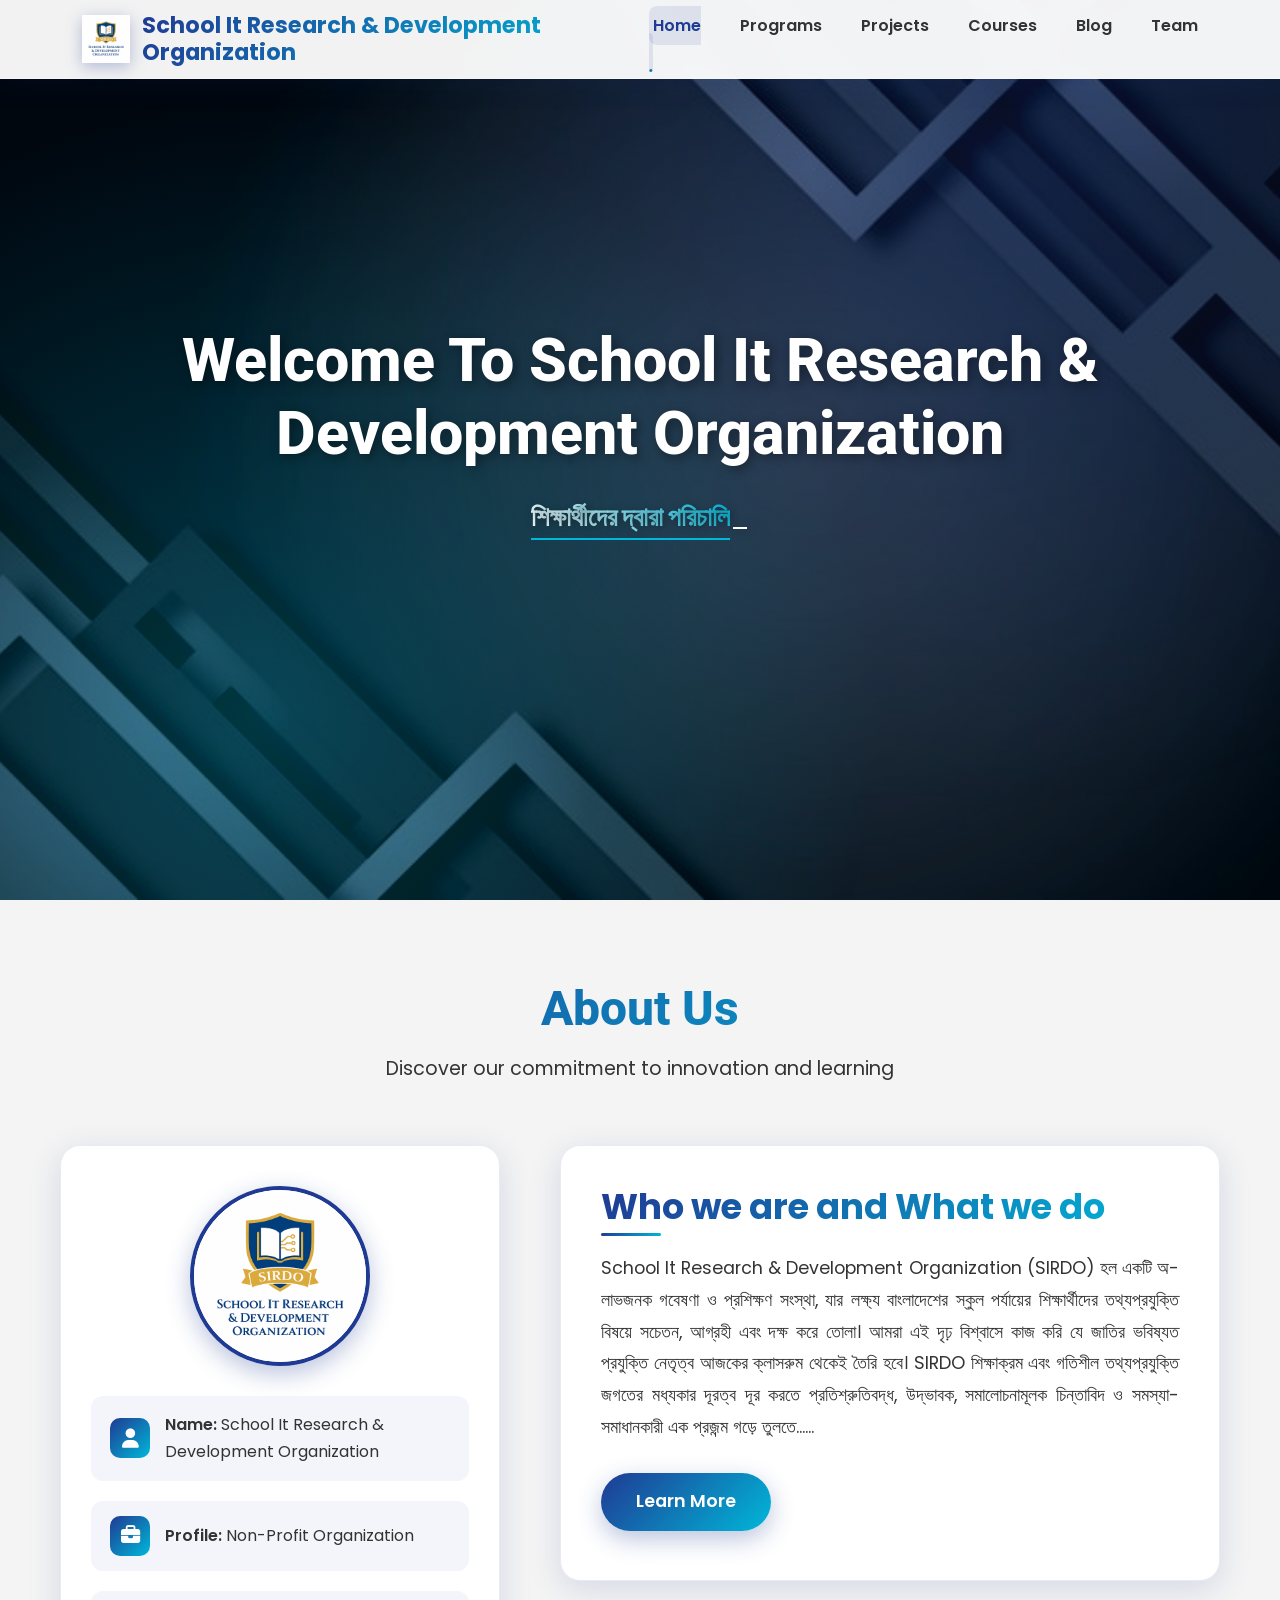
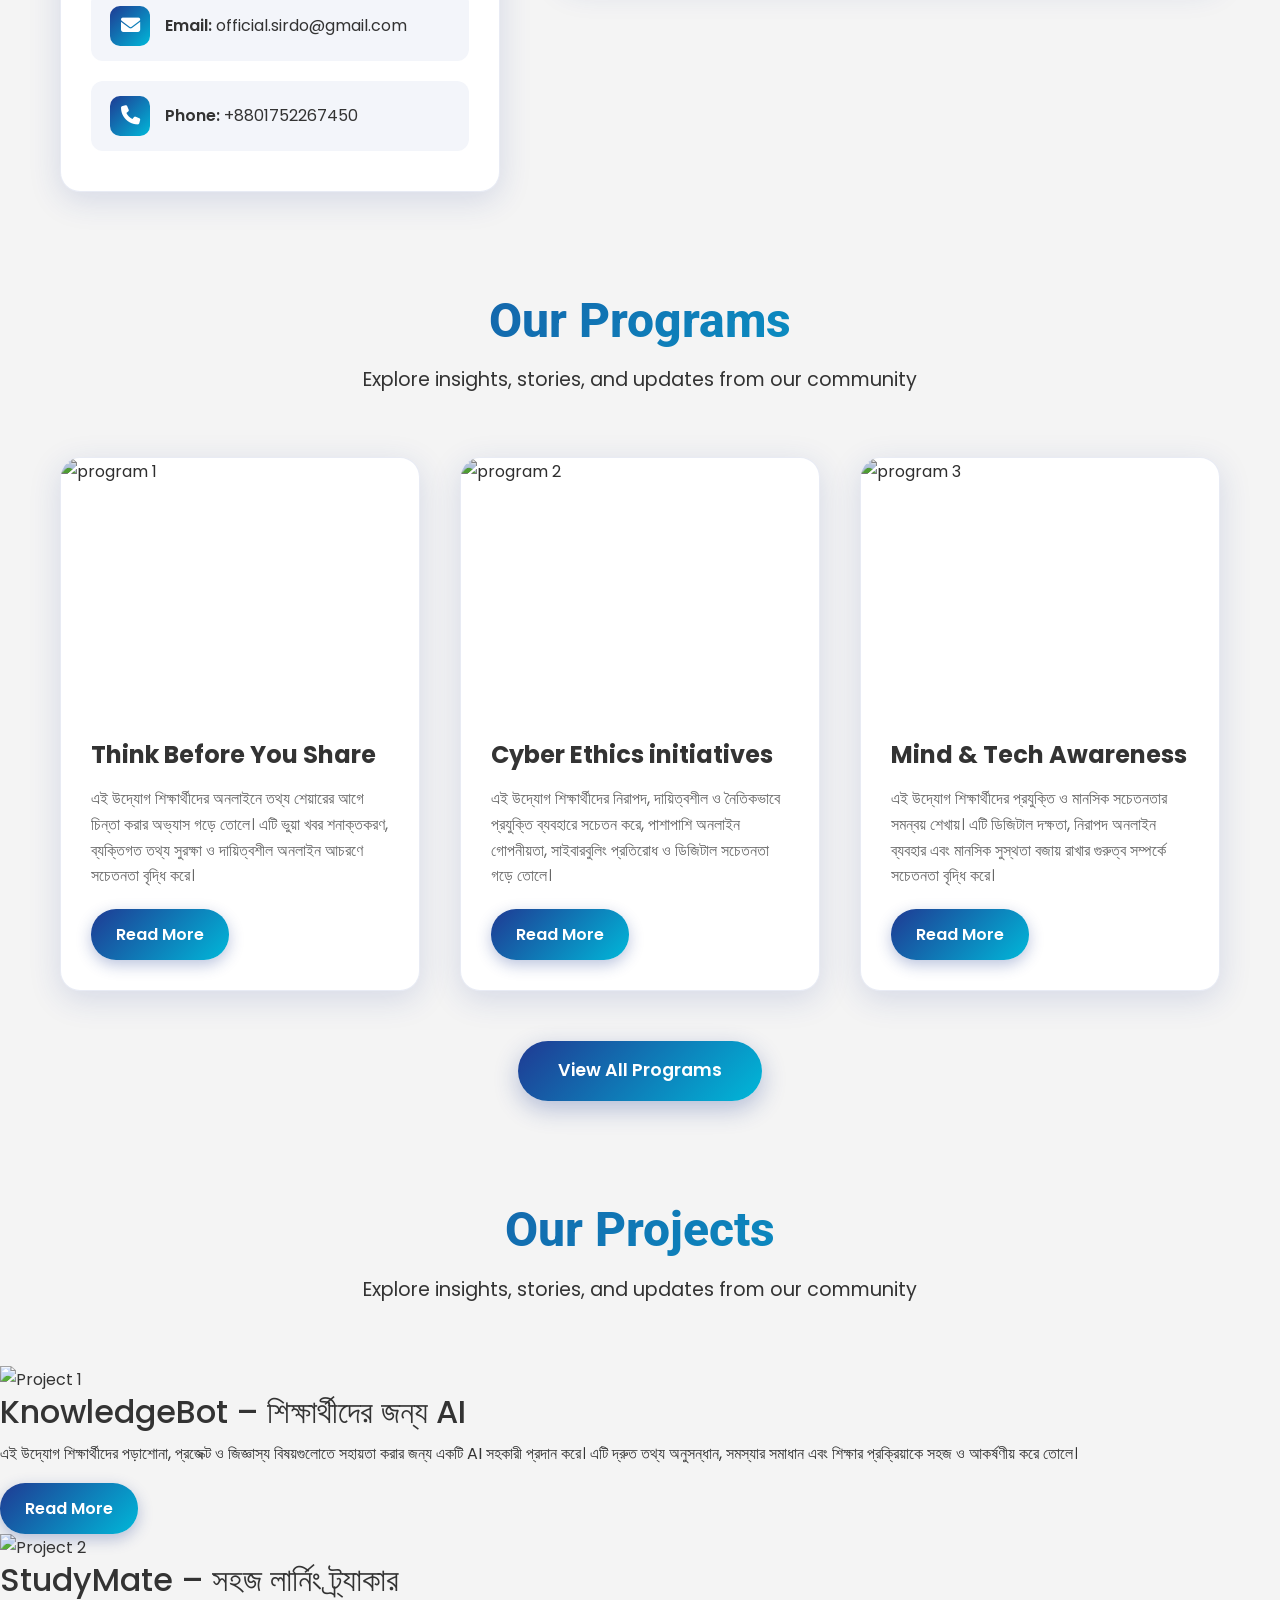
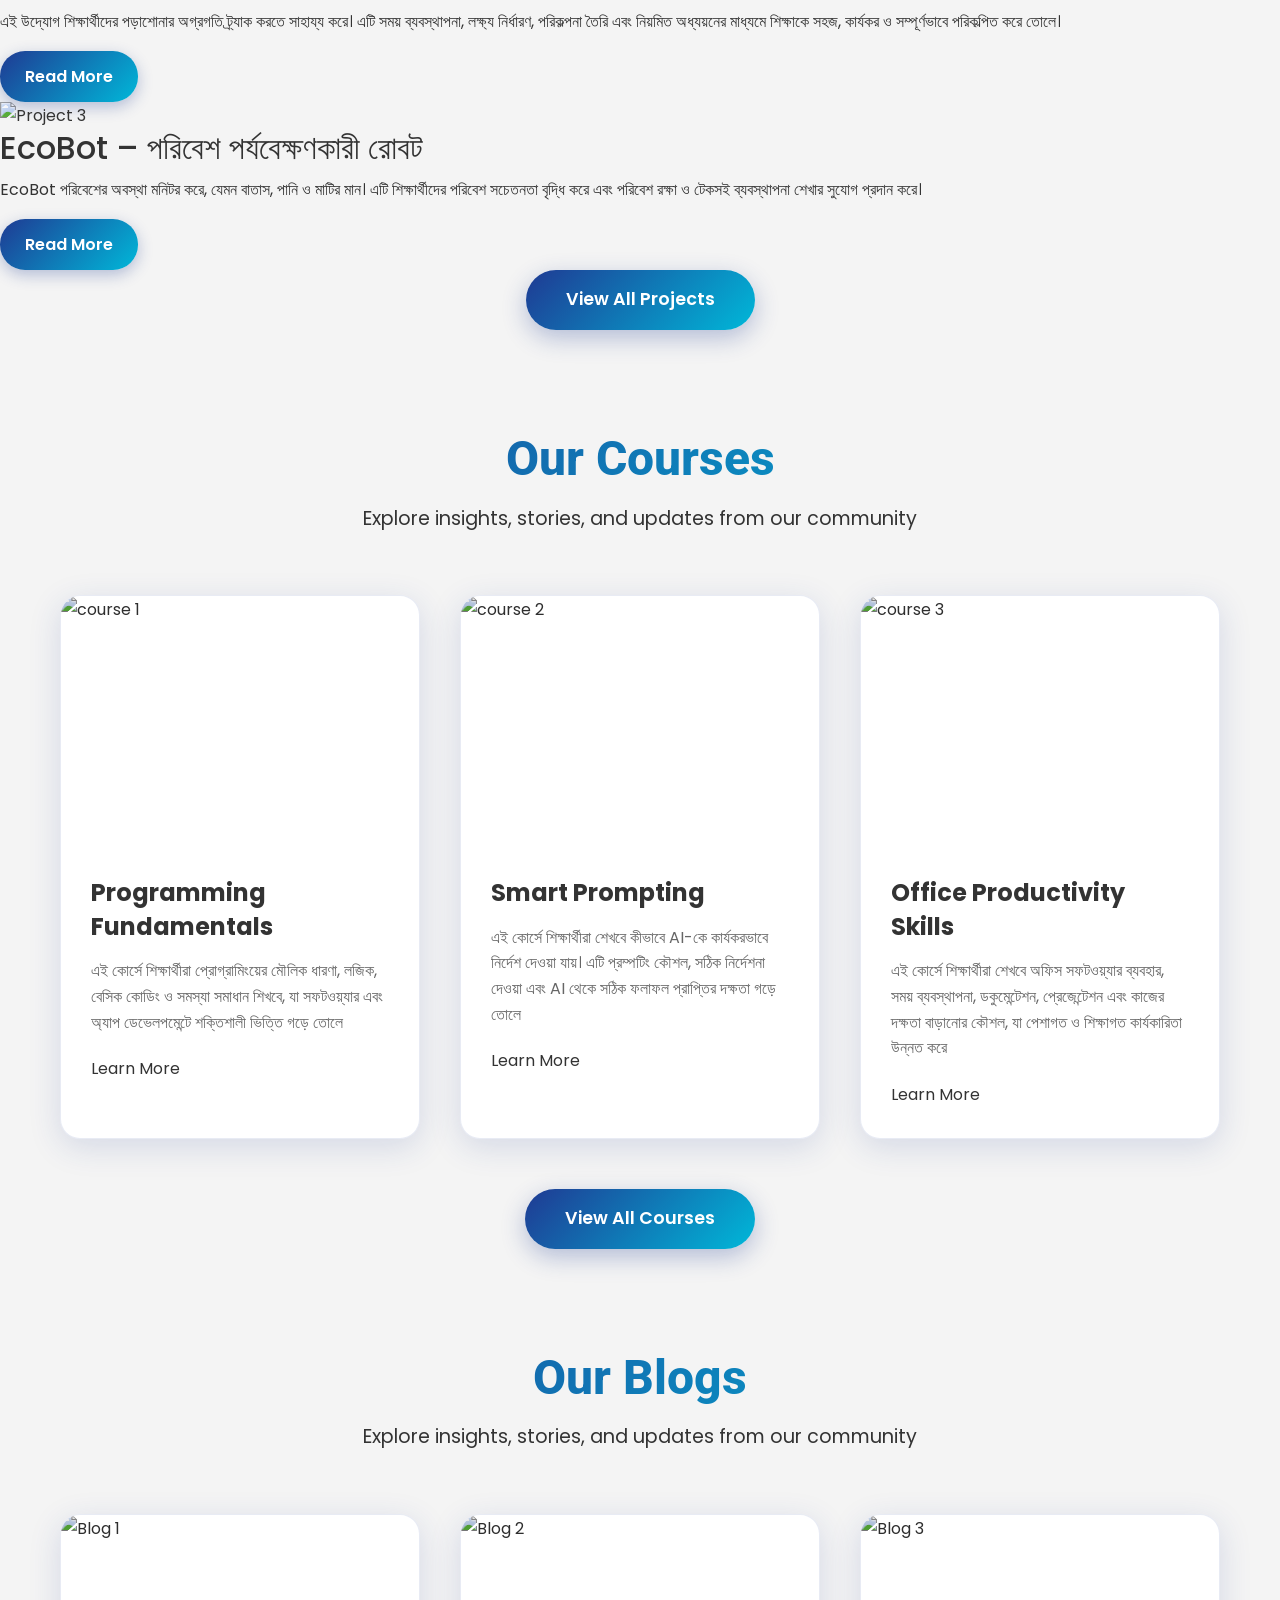
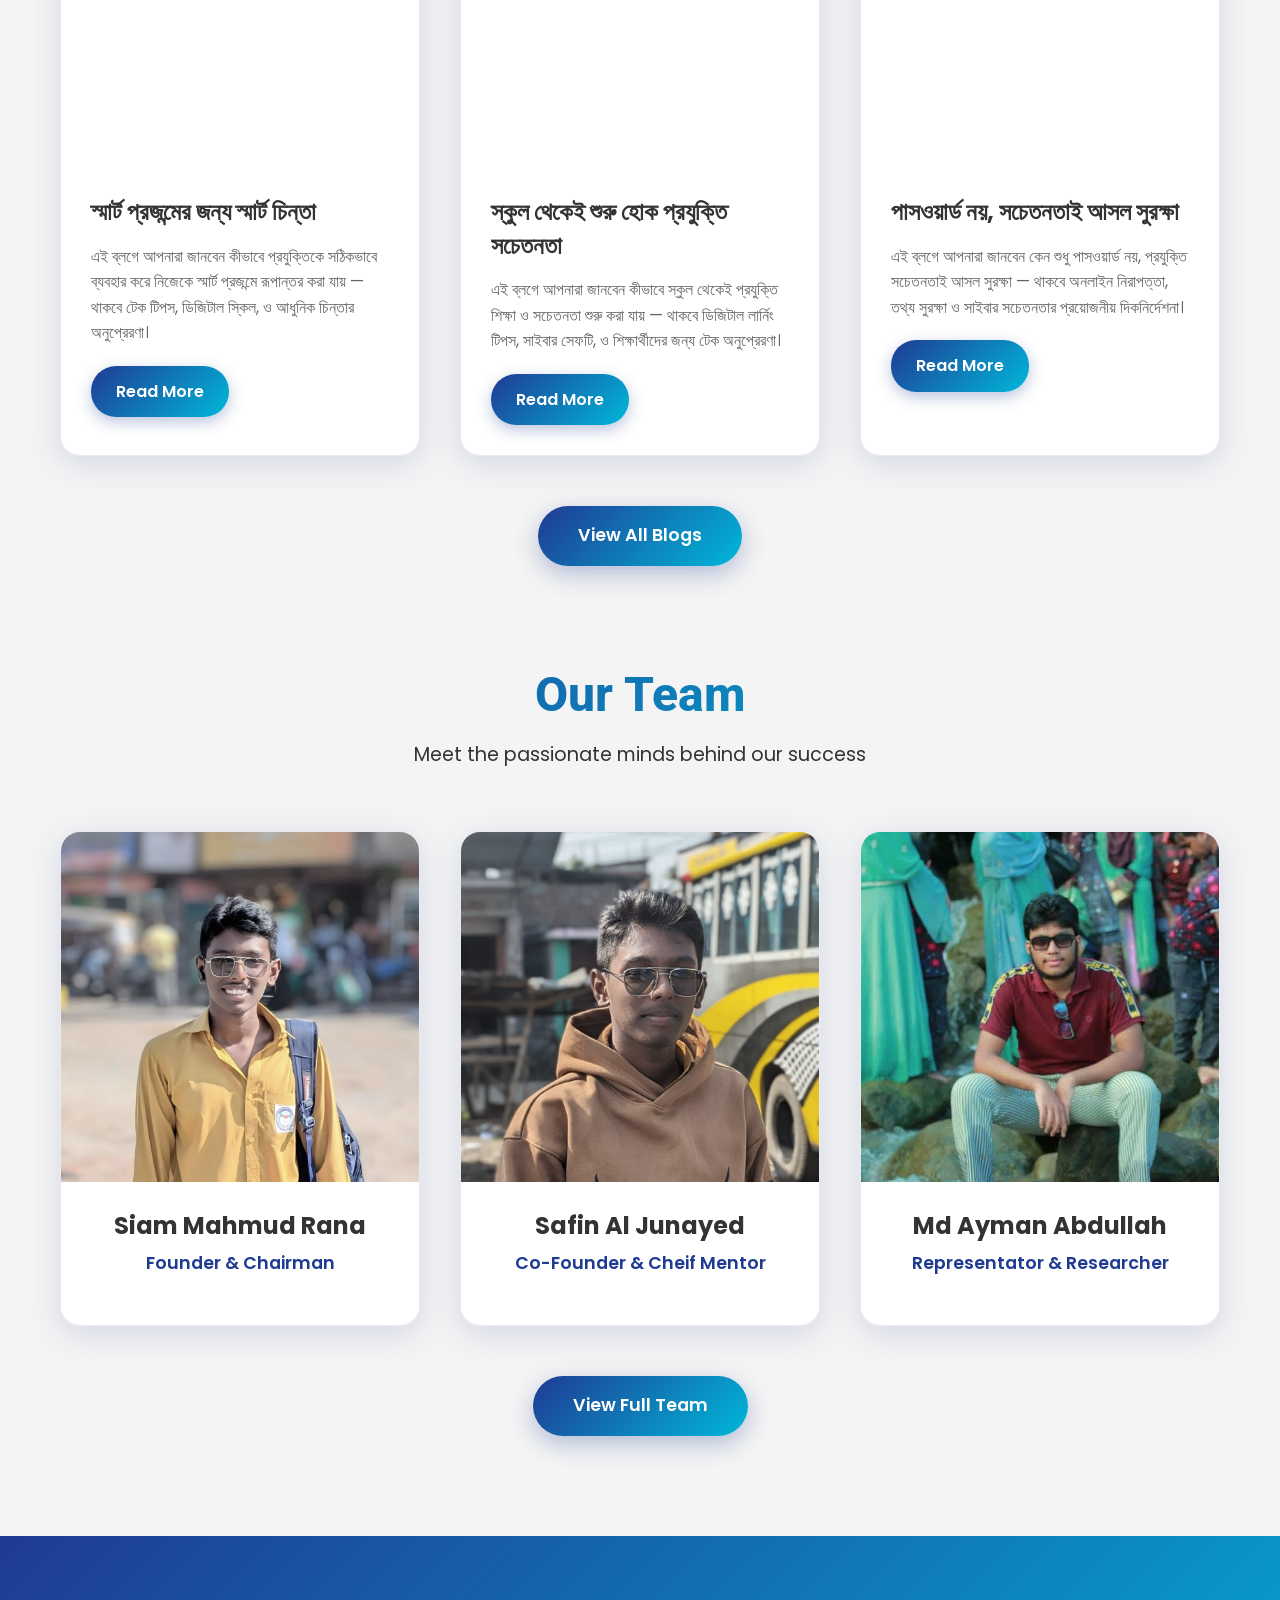
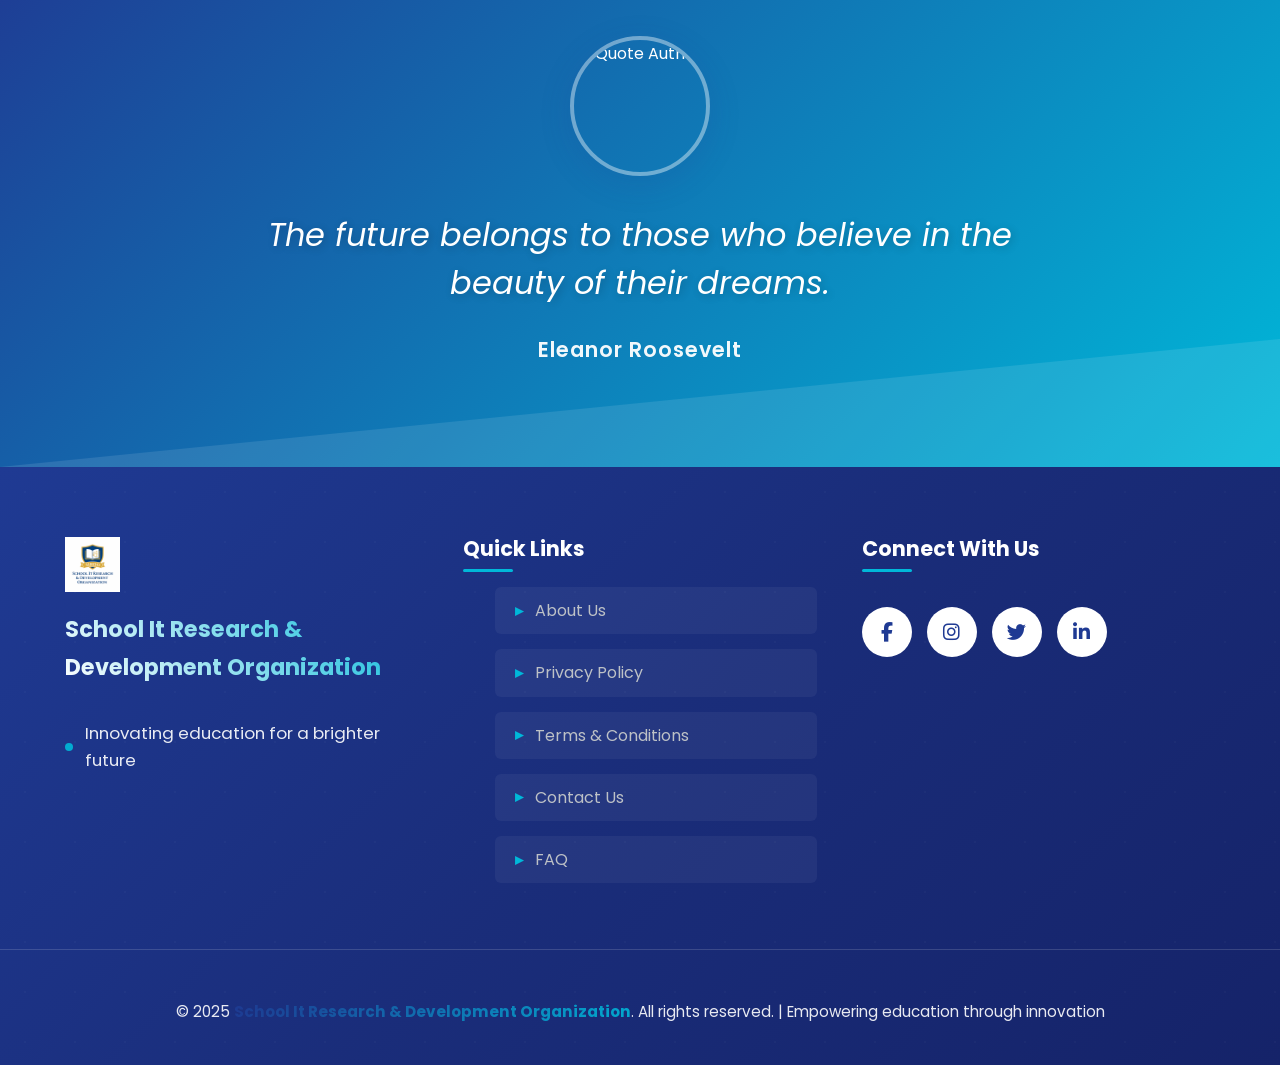
==== commit 9a38a4e3: "index.html" ====
--- a/index.html
+++ b/index.html
@@ -80,7 +80,8 @@
   </div>
 
   <div class="about-content">
-    <!-- ===== Profile Section ===== -->
+
+  <!-- ===== Profile Section ===== -->
     <div class="profile-section" data-aos="fade-right">
       <div class="profile-image">
         <img src="assets/img/logo.png" alt="S.I.R.D.O">
@@ -101,7 +102,7 @@
         </div>
         <div class="info-item">
           <i class="fas fa-phone"></i>
-          <div><strong>Phone:</strong> +8801623081172</div>
+          <div><strong>Phone:</strong> +8801752267450</div>
         </div>
       </div>
     </div>
@@ -118,6 +119,7 @@
   <!-- Redirect Button -->
   <a href="about.html" class="details-btn">Learn More</a>
 </div>
+</div>
 </section>
 <!-- End About Section -->
 
@@ -130,122 +132,119 @@
 
   <div class="program">
     <div class="program-card">
-      <img src="assets/img/blog1.jpg" alt="program 1">
+      <img src="assets/img/Think Before Share.png" alt="program 1">
       <div class="program-content">
-        <h2>Empowering Students with Technology</h2>
-        <p>Discover how our programs are helping school students grow in IT skills...</p>
+        <h2>Think Before You Share</h2>
+        <p>এই উদ্যোগ শিক্ষার্থীদের অনলাইনে তথ্য শেয়ারের আগে চিন্তা করার অভ্যাস গড়ে তোলে। এটি ভুয়া খবর শনাক্তকরণ, ব্যক্তিগত তথ্য সুরক্ষা ও দায়িত্বশীল অনলাইন আচরণে সচেতনতা বৃদ্ধি করে।</p>
         <a href="#" class="read-more-btn">Read More</a>
       </div>
     </div>
 
     <div class="program-card">
-      <img src="assets/img/blog2.jpg" alt="program 2">
+      <img src="assets/img/Cyber Ethics initiatives.png" alt="program 2">
       <div class="program-content">
-        <h2>Behind the Scenes of Our Projects</h2>
-        <p>Take a closer look at how our development teams create impact...</p>
+        <h2>Cyber Ethics initiatives</h2>
+        <p>এই উদ্যোগ শিক্ষার্থীদের নিরাপদ, দায়িত্বশীল ও নৈতিকভাবে প্রযুক্তি ব্যবহারে সচেতন করে, পাশাপাশি অনলাইন গোপনীয়তা, সাইবারবুলিং প্রতিরোধ ও ডিজিটাল সচেতনতা গড়ে তোলে।</p>
         <a href="#" class="read-more-btn">Read More</a>
       </div>
     </div>
 
     <div class="program-card">
-      <img src="assets/img/blog3.jpg" alt="program 3">
+      <img src="assets/img/Mind & Tech Awareness.png" alt="program 3">
       <div class="program-content">
-        <h2>Student Spotlight: Innovators of Tomorrow</h2>
-        <p>Meet the young talents who are shaping the future of technology...</p>
-        <a href="#" class="read-more-btn">Read More</a>
-      </div>
-    </div>
-  </div>
-
-  <a href="program.html" class="view-all-btn">View All Blogs</a>
+        <h2>Mind & Tech Awareness</h2>
+        <p>এই উদ্যোগ শিক্ষার্থীদের প্রযুক্তি ও মানসিক সচেতনতার সমন্বয় শেখায়। এটি ডিজিটাল দক্ষতা, নিরাপদ অনলাইন ব্যবহার এবং মানসিক সুস্থতা বজায় রাখার গুরুত্ব সম্পর্কে সচেতনতা বৃদ্ধি করে।</p>
+        <a href="#" class="read-more-btn">Read More</a>
+      </div>
+    </div>
+  </div>
+
+  <a href="program.html" class="view-all-btn">View All Programs</a>
 </section>
 
   <!-- End Program Section -->
 
-
-    <!-- ======= Project Section ======= -->
-<section class="Project-section" data-aos="fade-up">
+  <!-- ======= Project Section ======= -->
+<section class="project-section" data-aos="fade-up">
   <div class="section-header">
     <h1>Our Projects</h1>
     <p>Explore insights, stories, and updates from our community</p>
   </div>
 
-  <div class="Project-container">
-    <div class="Project-card">
-      <img src="assets/img/blog1.jpg" alt="Project 1">
-      <div class="Project-content">
-        <h2>Empowering Students with Technology</h2>
-        <p>Discover how our programs are helping school students grow in IT skills...</p>
-        <a href="#" class="read-more-btn">Read More</a>
-      </div>
-    </div>
-
-    <div class="Project-card">
-      <img src="assets/img/blog2.jpg" alt="Project 2">
-      <div class="Project-content">
-        <h2>Behind the Scenes of Our Projects</h2>
-        <p>Take a closer look at how our development teams create impact...</p>
-        <a href="#" class="read-more-btn">Read More</a>
-      </div>
-    </div>
-
-    <div class="Project-card">
-      <img src="assets/img/blog3.jpg" alt="Project 3">
-      <div class="blog-content">
-        <h2>Student Spotlight: Innovators of Tomorrow</h2>
-        <p>Meet the young talents who are shaping the future of technology...</p>
-        <a href="#" class="read-more-btn">Read More</a>
-      </div>
-    </div>
-  </div>
-
-  <a href="Project.html" class="view-all-btn">View All Blogs</a>
+  <div class="project-container">
+    <div class="project-card">
+      <img src="assets/img/KnowledgeBot.jpeg" alt="Project 1">
+      <div class="project-content">
+        <h2>KnowledgeBot – শিক্ষার্থীদের জন্য AI</h2>
+        <p>এই উদ্যোগ শিক্ষার্থীদের পড়াশোনা, প্রজেক্ট ও জিজ্ঞাস্য বিষয়গুলোতে সহায়তা করার জন্য একটি AI সহকারী প্রদান করে। এটি দ্রুত তথ্য অনুসন্ধান, সমস্যার সমাধান এবং শিক্ষার প্রক্রিয়াকে সহজ ও আকর্ষণীয় করে তোলে।</p>
+        <a href="#" class="read-more-btn">Read More</a>
+      </div>
+    </div>
+
+    <div class="project-card">
+      <img src="assets/img/StudyMate.jpeg" alt="Project 2">
+      <div class="project-content">
+        <h2>StudyMate – সহজ লার্নিং ট্র্যাকার</h2>
+        <p>এই উদ্যোগ শিক্ষার্থীদের পড়াশোনার অগ্রগতি ট্র্যাক করতে সাহায্য করে। এটি সময় ব্যবস্থাপনা, লক্ষ্য নির্ধারণ, পরিকল্পনা তৈরি এবং নিয়মিত অধ্যয়নের মাধ্যমে শিক্ষাকে সহজ, কার্যকর ও সম্পূর্ণভাবে পরিকল্পিত করে তোলে।</p>
+        <a href="#" class="read-more-btn">Read More</a>
+      </div>
+    </div>
+
+    <div class="project-card">
+      <img src="assets/img/EcoBot.jpeg" alt="Project 3">
+      <div class="project-content">
+        <h2>EcoBot – পরিবেশ পর্যবেক্ষণকারী রোবট</h2>
+        <p>EcoBot পরিবেশের অবস্থা মনিটর করে, যেমন বাতাস, পানি ও মাটির মান। এটি শিক্ষার্থীদের পরিবেশ সচেতনতা বৃদ্ধি করে এবং পরিবেশ রক্ষা ও টেকসই ব্যবস্থাপনা শেখার সুযোগ প্রদান করে।</p>
+        <a href="#" class="read-more-btn">Read More</a>
+      </div>
+    </div>
+  </div>
+
+  <a href="project.html" class="view-all-btn">View All Projects</a>
 </section>
 
   <!-- End Project Section -->
 
-
-    <!-- ======= course Section ======= -->
+  <!-- ======= Course Section ======= -->
 <section class="course-section" data-aos="fade-up">
   <div class="section-header">
-    <h1>Our Coursse</h1>
+    <h1>Our Courses</h1>
     <p>Explore insights, stories, and updates from our community</p>
   </div>
 
   <div class="course-container">
     <div class="course-card">
-      <img src="assets/img/blog1.jpg" alt="course 1">
+      <img src="assets/img/Programming Fundamentals.jpeg" alt="course 1">
       <div class="course-content">
-        <h2>Empowering Students with Technology</h2>
-        <p>Discover how our programs are helping school students grow in IT skills...</p>
-        <a href="#" class="read-more-btn">Read More</a>
+        <h2>Programming Fundamentals</h2>
+        <p>এই কোর্সে শিক্ষার্থীরা প্রোগ্রামিংয়ের মৌলিক ধারণা, লজিক, বেসিক কোডিং ও সমস্যা সমাধান শিখবে, যা সফটওয়্যার এবং অ্যাপ ডেভেলপমেন্টে শক্তিশালী ভিত্তি গড়ে তোলে</p>
+        <a href="#" class="learn-more-btn">Learn More</a>
       </div>
     </div>
 
     <div class="course-card">
-      <img src="assets/img/blog2.jpg" alt="course 2">
+      <img src="assets/img/Smart Prompting.jpeg" alt="course 2">
       <div class="course-content">
-        <h2>Behind the Scenes of Our Projects</h2>
-        <p>Take a closer look at how our development teams create impact...</p>
-        <a href="#" class="read-more-btn">Read More</a>
+        <h2>Smart Prompting</h2>
+        <p>এই কোর্সে শিক্ষার্থীরা শেখবে কীভাবে AI-কে কার্যকরভাবে নির্দেশ দেওয়া যায়। এটি প্রম্পটিং কৌশল, সঠিক নির্দেশনা দেওয়া এবং AI থেকে সঠিক ফলাফল প্রাপ্তির দক্ষতা গড়ে তোলে</p>
+        <a href="#" class="learn-more-btn">Learn More</a>
       </div>
     </div>
 
     <div class="course-card">
-      <img src="assets/img/blog3.jpg" alt="course 3">
+      <img src="assets/img/Office Productivity Skills.jpeg" alt="course 3">
       <div class="course-content">
-        <h2>Student Spotlight: Innovators of Tomorrow</h2>
-        <p>Meet the young talents who are shaping the future of technology...</p>
-        <a href="#" class="read-more-btn">Read More</a>
-      </div>
-    </div>
-  </div>
-
-  <a href="course.html" class="view-all-btn">View All Blogs</a>
+        <h2>Office Productivity Skills</h2>
+        <p>এই কোর্সে শিক্ষার্থীরা শেখবে অফিস সফটওয়্যার ব্যবহার, সময় ব্যবস্থাপনা, ডকুমেন্টেশন, প্রেজেন্টেশন এবং কাজের দক্ষতা বাড়ানোর কৌশল, যা পেশাগত ও শিক্ষাগত কার্যকারিতা উন্নত করে</p>
+        <a href="#" class="learn-more-btn">Learn More</a>
+      </div>
+    </div>
+  </div>
+
+  <a href="course.html" class="view-all-btn">View All Courses</a>
 </section>
 
-  <!-- End course Section -->
-
+  <!-- End Course Section -->
 
   <!-- ======= Blog Section ======= -->
 <section class="blog-section" data-aos="fade-up">
@@ -256,28 +255,29 @@
 
   <div class="blog-container">
     <div class="blog-card">
-      <img src="assets/img/blog1.jpg" alt="Blog 1">
+      <img src="assets/img/স্মার্ট প্রজন্মের জন্য স্মার্ট চিন্তা.jpeg" alt="Blog 1">
       <div class="blog-content">
-        <h2>Empowering Students with Technology</h2>
-        <p>Discover how our programs are helping school students grow in IT skills...</p>
+        <h2>স্মার্ট প্রজন্মের জন্য স্মার্ট চিন্তা</h2>
+        <p>এই ব্লগে আপনারা জানবেন কীভাবে প্রযুক্তিকে সঠিকভাবে ব্যবহার করে নিজেকে স্মার্ট প্রজন্মে রূপান্তর করা যায় — থাকবে টেক টিপস, ডিজিটাল স্কিল, ও আধুনিক চিন্তার অনুপ্রেরণা।</p>
         <a href="#" class="read-more-btn">Read More</a>
       </div>
     </div>
 
     <div class="blog-card">
-      <img src="assets/img/blog2.jpg" alt="Blog 2">
+      <img src="assets/img/স্কুল থেকেই শুরু হোক প্রযুক্তি সচেতনতা.jpeg" alt="Blog 2">
       <div class="blog-content">
-        <h2>Behind the Scenes of Our Projects</h2>
-        <p>Take a closer look at how our development teams create impact...</p>
+        <h2>স্কুল থেকেই শুরু হোক প্রযুক্তি সচেতনতা</h2>
+        <p>এই ব্লগে আপনারা জানবেন কীভাবে স্কুল থেকেই প্রযুক্তি শিক্ষা ও সচেতনতা শুরু করা যায় — থাকবে ডিজিটাল লার্নিং টিপস, সাইবার সেফটি, ও শিক্ষার্থীদের জন্য টেক অনুপ্রেরণা।
+</p>
         <a href="#" class="read-more-btn">Read More</a>
       </div>
     </div>
 
     <div class="blog-card">
-      <img src="assets/img/blog3.jpg" alt="Blog 3">
+      <img src="assets/img/পাসওয়ার্ড নয়, সচেতনতাই আসল সুরক্ষা.jpeg" alt="Blog 3">
       <div class="blog-content">
-        <h2>Student Spotlight: Innovators of Tomorrow</h2>
-        <p>Meet the young talents who are shaping the future of technology...</p>
+        <h2>পাসওয়ার্ড নয়, সচেতনতাই আসল সুরক্ষা</h2>
+        <p>এই ব্লগে আপনারা জানবেন কেন শুধু পাসওয়ার্ড নয়, প্রযুক্তি সচেতনতাই আসল সুরক্ষা — থাকবে অনলাইন নিরাপত্তা, তথ্য সুরক্ষা ও সাইবার সচেতনতার প্রয়োজনীয় দিকনির্দেশনা।</p>
         <a href="#" class="read-more-btn">Read More</a>
       </div>
     </div>
@@ -438,6 +438,5 @@
 <!-- Main JS File -->
 <script src="assets/js/main.js"></script>
 
-
 </body>
 </html>
--- a/css/global.css
+++ b/css/global.css
@@ -1,44 +1,19 @@
-/* ===== GLOBAL STYLES ===== */
+/* ======= Global Styles ======= */
 :root {
-  /* 🎨 Color Palette */
-  --primary: #0078ff;
-  --primary-dark: #0056b3;
-  --secondary: #00b4d8;
-  --accent: #00ffff;
-  --dark: #0b1e42;
-  --dark-light: #112a52;
-  --light: #e8f0ff;
-  --gray: #6c7a91;
-  --gray-light: #cfd8e6;
-  
-  /* Typography */
-  --font-primary: 'Poppins', sans-serif;
-  --font-secondary: 'Raleway', sans-serif;
-  --font-body: 'Roboto', sans-serif;
-  
-  /* Spacing */
-  --section-padding: 5rem 0;
-  --container-max-width: 1200px;
-  
-  /* Shadows */
-  --shadow-sm: 0 1px 2px 0 rgba(0, 0, 0, 0.05);
-  --shadow-md: 0 4px 6px -1px rgba(0, 0, 0, 0.1), 0 2px 4px -1px rgba(0, 0, 0, 0.06);
-  --shadow-lg: 0 10px 15px -3px rgba(0, 0, 0, 0.1), 0 4px 6px -2px rgba(0, 0, 0, 0.05);
-  --shadow-xl: 0 20px 25px -5px rgba(0, 0, 0, 0.1), 0 10px 10px -5px rgba(0, 0, 0, 0.04);
-  
-  /* Border Radius */
-  --radius-sm: 0.25rem;
-  --radius-md: 0.5rem;
-  --radius-lg: 0.75rem;
-  --radius-xl: 1rem;
-  
-  /* Transitions */
-  --transition-fast: 0.2s ease;
-  --transition-normal: 0.3s ease;
-  --transition-slow: 0.5s ease;
-}
-
-/* ===== RESET & BASE STYLES ===== */
+  --primary-blue: #1F3A93;
+  --secondary-blue: #00B8D9;
+  --light-gray: #F4F4F4;
+  --dark-gray: #333333;
+  --accent-orange: #FF6B35;
+  --light-text: #FFFFFF;
+  --glass-bg: rgba(255, 255, 255, 0.15);
+  --glass-border: rgba(255, 255, 255, 0.25);
+  --gradient: linear-gradient(135deg, var(--primary-blue) 0%, var(--secondary-blue) 100%);
+  --gradient-reverse: linear-gradient(135deg, var(--secondary-blue) 0%, var(--primary-blue) 100%);
+  --shadow: 0 8px 32px rgba(31, 58, 147, 0.15);
+  --transition: all 0.4s cubic-bezier(0.25, 0.46, 0.45, 0.94);
+}
+
 * {
   margin: 0;
   padding: 0;
@@ -47,47 +22,19 @@
 
 html {
   scroll-behavior: smooth;
-  height: 100%;
 }
 
 body {
-  font-family: var(--font-body);
-  font-size: 16px;
-  line-height: 1.6;
-  color: var(--dark);
-  background-color: var(--light);
+  font-family: 'Poppins', 'Roboto', sans-serif;
+  line-height: 1.7;
+  color: var(--dark-gray);
+  background: var(--light-gray);
   overflow-x: hidden;
-  display: flex;
-  flex-direction: column;
-  min-height: 100vh;
-}
-
-/* MAIN CONTENT WRAPPER - This will grow and push footer down */
-.main-content {
-  flex: 1 0 auto;
-  width: 100%;
-}
-
-/* FOOTER - This will stick to bottom */
-.footer {
-  flex-shrink: 0;
-}
-
-h1, h2, h3, h4, h5, h6 {
-  font-family: var(--font-primary);
-  font-weight: 600;
-  line-height: 1.3;
-  margin-bottom: 1rem;
-}
-
-p {
-  margin-bottom: 1rem;
 }
 
 a {
   text-decoration: none;
   color: inherit;
-  transition: var(--transition-fast);
 }
 
 ul {
@@ -101,198 +48,147 @@
 }
 
 .container {
-  max-width: var(--container-max-width);
+  width: 100%;
+  max-width: 1200px;
   margin: 0 auto;
-  padding: 0 1.5rem;
-}
-
-.section-header {
-  text-align: center;
-  margin-bottom: 3rem;
-}
-
-.section-header h1 {
-  font-size: 2.5rem;
-  color: var(--dark);
-  margin-bottom: 0.5rem;
-  position: relative;
-  display: inline-block;
-}
-
-.section-header h1::after {
-  content: '';
-  position: absolute;
-  bottom: -10px;
-  left: 50%;
-  transform: translateX(-50%);
-  width: 80px;
-  height: 4px;
-  background: var(--primary);
-  border-radius: 2px;
-}
-
-.section-header p {
-  font-size: 1.1rem;
-  color: var(--gray);
-  max-width: 600px;
-  margin: 0 auto;
-}
-
-/* ===== BUTTONS ===== */
-.details-btn, .view-all-btn, .read-more-btn {
-  display: inline-block;
-  padding: 0.75rem 1.5rem;
-  background: var(--primary);
-  color: white;
-  border-radius: var(--radius-md);
-  font-weight: 500;
-  transition: var(--transition-normal);
-  border: none;
-  cursor: pointer;
-  font-family: var(--font-primary);
-  text-align: center;
-  position: relative;
-  overflow: hidden;
-}
-
-.details-btn:hover, .view-all-btn:hover, .read-more-btn:hover {
-  background: var(--primary-dark);
-  transform: translateY(-3px);
-  box-shadow: var(--shadow-md);
-}
-
-.details-btn::before {
-  content: "";
-  position: absolute;
-  top: 0; 
-  left: -100%;
-  width: 100%; 
-  height: 100%;
-  background: linear-gradient(120deg, transparent, rgba(0,255,255,0.4), transparent);
-  transition: all 0.6s ease;
-}
-
-.details-btn:hover::before {
-  left: 100%;
-}
-
-.view-all-btn, .view-team-btn {
-  display: block;
-  width: fit-content;
-  margin: 2rem auto 0;
-  padding: 0.75rem 2rem;
-  background: transparent;
-  color: var(--primary);
-  border: 2px solid var(--primary);
-  transition: var(--transition-normal);
-}
-
-.view-all-btn:hover, .view-team-btn:hover {
-  background: var(--primary);
-  color: white;
-  transform: translateY(-3px);
-}
-
-/* ===== HEADER STYLES ===== */
+  padding: 0 20px;
+}
+
+/* ======= Header Styles ======= */
 .header {
+  background: rgba(255, 255, 255, 0.95);
+  backdrop-filter: blur(20px);
+  -webkit-backdrop-filter: blur(20px);
+  border-bottom: 1px solid var(--glass-border);
+  box-shadow: 0 4px 30px rgba(31, 58, 147, 0.1);
+  padding: 12px 0;
+  transition: var(--transition);
+  z-index: 9999;
+}
+
+.header.sticky-top {
   position: fixed;
   top: 0;
   left: 0;
-  width: 100%;
-  background: rgba(255, 255, 255, 0.95);
-  backdrop-filter: blur(10px);
-  box-shadow: var(--shadow-sm);
-  z-index: 1000;
-  transition: var(--transition-normal);
-  padding: 1rem 0;
-}
-
-.header.scrolled {
-  padding: 0.5rem 0;
-  box-shadow: var(--shadow-md);
+  right: 0;
+  animation: slideDown 0.6s ease;
+}
+
+@keyframes slideDown {
+  from {
+    transform: translateY(-100%);
+    opacity: 0;
+  }
+  to {
+    transform: translateY(0);
+    opacity: 1;
+  }
 }
 
 .header .container-fluid {
   display: flex;
   align-items: center;
   justify-content: space-between;
+  gap: 30px;
 }
 
 .logo {
   display: flex;
   align-items: center;
-  gap: 0.75rem;
+  gap: 12px;
+  transition: var(--transition);
+}
+
+.logo:hover {
+  transform: scale(1.05);
 }
 
 .logo img {
-  height: 40px;
+  height: 48px;
   width: auto;
+  filter: drop-shadow(0 4px 8px rgba(31, 58, 147, 0.3));
 }
 
 .sitename {
-  font-size: 1.25rem;
+  font-size: 1.4rem;
   font-weight: 700;
-  color: var(--primary);
+  background: var(--gradient);
+  -webkit-background-clip: text;
+  -webkit-text-fill-color: transparent;
+  background-clip: text;
   margin: 0;
 }
 
 .navmenu {
   display: flex;
-  align-items: center;
 }
 
 .navmenu ul {
   display: flex;
-  gap: 2rem;
+  gap: 35px;
   margin: 0;
+  padding: 0;
 }
 
 .navmenu a {
-  font-weight: 500;
-  color: var(--dark);
-  position: relative;
-  padding: 0.5rem 0;
+  font-weight: 600;
+  font-size: 1rem;
+  color: var(--dark-gray);
+  position: relative;
+  padding: 8px 4px;
+  transition: var(--transition);
+  border-radius: 8px;
+}
+
+.navmenu a:hover,
+.navmenu a.active {
+  color: var(--primary-blue);
+  background: rgba(31, 58, 147, 0.1);
 }
 
 .navmenu a::after {
   content: '';
   position: absolute;
   bottom: 0;
-  left: 0;
+  left: 50%;
   width: 0;
-  height: 2px;
-  background: var(--primary);
-  transition: var(--transition-normal);
+  height: 3px;
+  background: var(--gradient);
+  border-radius: 2px;
+  transition: var(--transition);
+  transform: translateX(-50%);
 }
 
 .navmenu a:hover::after,
 .navmenu a.active::after {
-  width: 100%;
-}
-
-.navmenu a.active {
-  color: var(--primary);
-  font-weight: 600;
+  width: 80%;
 }
 
 .mobile-nav-toggle {
   display: none;
-  font-size: 1.5rem;
+  font-size: 1.6rem;
   cursor: pointer;
-  color: var(--dark);
-  background: none;
-  border: none;
-}
-
-/* ===== HERO SECTION ===== */
+  background: var(--gradient);
+  -webkit-background-clip: text;
+  -webkit-text-fill-color: transparent;
+  background-clip: text;
+  transition: var(--transition);
+}
+
+.mobile-nav-toggle:hover {
+  transform: scale(1.1);
+}
+
+/* ======= Hero Section ======= */
 .hero {
   position: relative;
-  min-height: 100vh;
+  height: 100vh;
   display: flex;
   align-items: center;
   justify-content: center;
+  text-align: center;
   overflow: hidden;
-  margin-top: 80px;
+  background: var(--gradient);
 }
 
 .hero::before {
@@ -302,8 +198,16 @@
   left: 0;
   width: 100%;
   height: 100%;
-  background: linear-gradient(135deg, rgba(37, 99, 235, 0.8) 0%, rgba(124, 58, 237, 0.8) 100%);
+  background: 
+    radial-gradient(circle at 20% 80%, rgba(0, 184, 217, 0.3) 0%, transparent 50%),
+    radial-gradient(circle at 80% 20%, rgba(31, 58, 147, 0.3) 0%, transparent 50%);
   z-index: 1;
+  animation: backgroundShift 8s ease-in-out infinite;
+}
+
+@keyframes backgroundShift {
+  0%, 100% { opacity: 0.8; }
+  50% { opacity: 1; }
 }
 
 .hero img {
@@ -313,41 +217,82 @@
   width: 100%;
   height: 100%;
   object-fit: cover;
-  z-index: 0;
+  filter: brightness(0.7) contrast(1.2);
+  animation: imageFloat 20s ease-in-out infinite;
+}
+
+@keyframes imageFloat {
+  0%, 100% { transform: scale(1) rotate(0deg); }
+  33% { transform: scale(1.05) rotate(0.5deg); }
+  66% { transform: scale(1.03) rotate(-0.5deg); }
 }
 
 .hero .container {
   position: relative;
   z-index: 2;
+  color: var(--light-text);
+}
+
+.hero h2 {
+  font-size: 3.8rem;
+  font-weight: 800;
+  margin-bottom: 25px;
+  text-shadow: 3px 3px 12px rgba(0, 0, 0, 0.4);
+  animation: fadeInUp 1s ease;
+}
+
+.hero p {
+  font-size: 1.6rem;
+  margin-bottom: 35px;
+  max-width: 700px;
+  margin-left: auto;
+  margin-right: auto;
+  text-shadow: 2px 2px 8px rgba(0, 0, 0, 0.3);
+  animation: fadeInUp 1s ease 0.2s both;
+}
+
+.typed {
+  font-weight: 700;
+  background: linear-gradient(45deg, #FFFFFF, var(--secondary-blue));
+  -webkit-background-clip: text;
+  -webkit-text-fill-color: transparent;
+  background-clip: text;
+  position: relative;
+}
+
+.typed::after {
+  content: '';
+  position: absolute;
+  bottom: -5px;
+  left: 0;
+  width: 100%;
+  height: 2px;
+  background: var(--secondary-blue);
+  animation: typingLine 1.5s ease-in-out infinite;
+}
+
+@keyframes typingLine {
+  0%, 100% { opacity: 0; }
+  50% { opacity: 1; }
+}
+
+@keyframes fadeInUp {
+  from {
+    opacity: 0;
+    transform: translateY(50px);
+  }
+  to {
+    opacity: 1;
+    transform: translateY(0);
+  }
+}
+
+/* ======= Quote Section ======= */
+.quote-section {
+  background: var(--gradient);
+  padding: 100px 20px;
   text-align: center;
   color: white;
-}
-
-.hero h2 {
-  font-size: 3.5rem;
-  font-weight: 700;
-  margin-bottom: 1rem;
-  text-shadow: 0 2px 10px rgba(0, 0, 0, 0.3);
-  animation: fadeInUp 1s ease;
-}
-
-.hero p {
-  font-size: 1.5rem;
-  margin-bottom: 2rem;
-  animation: fadeInUp 1s ease 0.3s both;
-}
-
-.typed {
-  font-weight: 600;
-  color: var(--accent);
-}
-
-/* ===== QUOTE SECTION ===== */
-.quote-section {
-  background: linear-gradient(135deg, var(--primary) 0%, var(--secondary) 100%);
-  color: white;
-  padding: 4rem 2rem;
-  text-align: center;
   position: relative;
   overflow: hidden;
 }
@@ -359,262 +304,388 @@
   left: 0;
   width: 100%;
   height: 100%;
-  background: url('data:image/svg+xml,<svg xmlns="http://www.w3.org/2000/svg" viewBox="0 0 1000 100" preserveAspectRatio="none"><path d="M0,0V100H1000V0C750,50 500,100 250,50S0,0,0,0Z" fill="rgba(255,255,255,0.1)"/></svg>');
+  background: url('data:image/svg+xml,<svg xmlns="http://www.w3.org/2000/svg" viewBox="0 0 1000 100" fill="%23ffffff" opacity="0.1"><polygon points="1000,100 1000,0 0,100"/></svg>');
   background-size: cover;
-  background-position: center;
-}
-
-.quote-section .author-image {
-  width: 100px;
-  height: 100px;
+  animation: wave 20s linear infinite;
+}
+
+@keyframes wave {
+  0% { transform: translateX(0); }
+  100% { transform: translateX(-50px); }
+}
+
+.author-image {
+  width: 140px;
+  height: 140px;
   border-radius: 50%;
   overflow: hidden;
-  margin: 0 auto 1.5rem;
-  border: 4px solid rgba(255, 255, 255, 0.3);
-  box-shadow: var(--shadow-lg);
-}
-
-.quote-section .author-image img {
+  margin: 0 auto 35px;
+  border: 4px solid rgba(255, 255, 255, 0.4);
+  box-shadow: var(--shadow);
+  animation: bounce 3s ease-in-out infinite;
+}
+
+@keyframes bounce {
+  0%, 100% { transform: translateY(0); }
+  50% { transform: translateY(-10px); }
+}
+
+.author-image img {
   width: 100%;
   height: 100%;
   object-fit: cover;
+  transition: var(--transition);
+}
+
+.author-image:hover img {
+  transform: scale(1.1);
 }
 
 .quote-text {
-  font-size: 1.75rem;
+  font-size: 2rem;
   font-style: italic;
-  max-width: 800px;
-  margin: 0 auto 1rem;
+  max-width: 850px;
+  margin: 0 auto 25px;
   line-height: 1.5;
   position: relative;
-  z-index: 1;
-}
-
-.quote-text::before,
-.quote-text::after {
-  content: '"';
-  font-size: 3rem;
-  color: rgba(255, 255, 255, 0.5);
-  position: absolute;
-}
-
-.quote-text::before {
-  top: -20px;
-  left: -30px;
-}
-
-.quote-text::after {
-  bottom: -40px;
-  right: -30px;
+  z-index: 2;
+  text-shadow: 2px 2px 8px rgba(0, 0, 0, 0.2);
 }
 
 .quote-author {
-  font-size: 1.2rem;
+  font-size: 1.3rem;
   font-weight: 600;
-  position: relative;
-  z-index: 1;
-}
-
-/* ===== FOOTER STYLES ===== */
+  opacity: 0.95;
+  position: relative;
+  z-index: 2;
+  letter-spacing: 1px;
+}
+
+/* ======= Footer ======= */
 .footer {
-  background: var(--dark);
+  background: linear-gradient(135deg, var(--primary-blue) 0%, #1a2d7a 50%, #152369 100%);
+  color: var(--light-text);
+  padding: 70px 0 25px;
+  position: relative;
+  overflow: hidden;
+}
+
+.footer::before {
+  content: '';
+  position: absolute;
+  top: 0;
+  left: 0;
+  width: 100%;
+  height: 100%;
+  background: url('data:image/svg+xml,<svg xmlns="http://www.w3.org/2000/svg" viewBox="0 0 100 100" fill="%23ffffff" opacity="0.03"><circle cx="50" cy="50" r="2"/></svg>');
+  background-size: 50px 50px;
+  animation: float 20s linear infinite;
+}
+
+@keyframes float {
+  0% { transform: translate(0, 0) rotate(0deg); }
+  100% { transform: translate(-50px, -50px) rotate(360deg); }
+}
+
+.footer-container {
+  display: grid;
+  grid-template-columns: repeat(auto-fit, minmax(280px, 1fr));
+  gap: 45px;
+  max-width: 1200px;
+  margin: 0 auto;
+  padding: 0 25px;
+  position: relative;
+  z-index: 2;
+}
+
+.footer-brand {
+  display: flex;
+  flex-direction: column;
+  gap: 18px;
+  animation: slideInLeft 0.8s ease;
+}
+
+@keyframes slideInLeft {
+  from {
+    opacity: 0;
+    transform: translateX(-50px);
+  }
+  to {
+    opacity: 1;
+    transform: translateX(0);
+  }
+}
+
+.logo-container {
+  display: flex;
+  align-items: center;
+  gap: 12px;
+  transition: var(--transition);
+}
+
+.logo-container:hover {
+  transform: scale(1.05);
+}
+
+.footer .logo {
+  height: 55px;
+  width: auto;
+}
+
+.organization {
+  font-size: 1.4rem;
+  font-weight: 700;
   color: white;
-  padding: 4rem 0 0;
-  width: 100%;
-}
-
-.footer-container {
-  max-width: var(--container-max-width);
-  margin: 0 auto;
-  padding: 0 1.5rem;
-  display: grid;
-  grid-template-columns: repeat(auto-fit, minmax(250px, 1fr));
-  gap: 2rem;
-  margin-bottom: 2rem;
-}
-
-.footer-brand {
-  display: flex;
-  flex-direction: column;
-  gap: 1rem;
-}
-
-.footer-brand .logo-container {
-  margin-bottom: 0.5rem;
-}
-
-.footer-brand .logo {
-  height: 50px;
-  width: auto;
-}
-
-.organization {
-  font-size: 1.1rem;
-  font-weight: 600;
-  color: var(--accent);
+  background: linear-gradient(45deg, #fff, var(--secondary-blue));
+  -webkit-background-clip: text;
+  -webkit-text-fill-color: transparent;
+  background-clip: text;
 }
 
 .tagline {
-  color: var(--gray-light);
-  font-style: italic;
+  font-size: 1.05rem;
+  opacity: 0.9;
+  line-height: 1.6;
+  position: relative;
+  padding-left: 20px;
+}
+
+.tagline::before {
+  content: '';
+  position: absolute;
+  left: 0;
+  top: 50%;
+  transform: translateY(-50%);
+  width: 8px;
+  height: 8px;
+  background: var(--secondary-blue);
+  border-radius: 50%;
+  animation: pulse 2s infinite;
+}
+
+@keyframes pulse {
+  0%, 100% { opacity: 1; transform: translateY(-50%) scale(1); }
+  50% { opacity: 0.7; transform: translateY(-50%) scale(1.2); }
 }
 
 .footer-heading {
-  font-size: 1.25rem;
-  margin-bottom: 1.5rem;
+  font-size: 1.3rem;
+  font-weight: 700;
+  margin-bottom: 25px;
   color: white;
   position: relative;
-  padding-bottom: 0.5rem;
+  display: inline-block;
+  animation: slideInRight 0.8s ease 0.2s both;
+}
+
+@keyframes slideInRight {
+  from {
+    opacity: 0;
+    transform: translateX(50px);
+  }
+  to {
+    opacity: 1;
+    transform: translateX(0);
+  }
 }
 
 .footer-heading::after {
   content: '';
   position: absolute;
-  bottom: 0;
-  left: 0;
-  width: 40px;
-  height: 2px;
-  background: var(--accent);
+  bottom: -10px;
+  left: 0;
+  width: 50px;
+  height: 3px;
+  background: var(--secondary-blue);
+  border-radius: 2px;
+  transition: var(--transition);
+}
+
+.footer-heading:hover::after {
+  width: 100%;
 }
 
 .links-list li {
-  margin-bottom: 0.75rem;
+  margin-bottom: 15px;
+  animation: slideInRight 0.8s ease 0.4s both;
 }
 
 .links-list a {
-  color: var(--gray-light);
-  transition: var(--transition-fast);
+  color: #bdc1c6;
+  transition: var(--transition);
+  position: relative;
+  padding-left: 20px;
+  display: block;
+  border-radius: 6px;
+  padding: 10px 15px 10px 40px;
+  background: rgba(255, 255, 255, 0.05);
+  backdrop-filter: blur(10px);
+}
+
+.links-list a::before {
+  content: '▸';
+  position: absolute;
+  left: 20px;
+  top: 50%;
+  transform: translateY(-50%);
+  color: var(--secondary-blue);
+  transition: var(--transition);
+  font-weight: bold;
 }
 
 .links-list a:hover {
-  color: var(--accent);
-  padding-left: 5px;
+  color: white;
+  background: rgba(255, 255, 255, 0.1);
+  transform: translateX(10px);
+  box-shadow: 0 5px 15px rgba(0, 0, 0, 0.2);
+}
+
+.links-list a:hover::before {
+  color: var(--accent-orange);
+  transform: translateY(-50%) scale(1.2);
+}
+
+.social-section {
+  animation: slideInRight 0.8s ease 0.6s both;
 }
 
 .social-icons {
   display: flex;
-  gap: 1rem;
+  gap: 18px;
+  flex-wrap: wrap;
 }
 
 .social-icon {
   display: flex;
   align-items: center;
   justify-content: center;
-  width: 40px;
-  height: 40px;
-  background: rgba(255, 255, 255, 0.1);
-  border-radius: 50%;
-  transition: var(--transition-normal);
-  text-decoration: none;
+  width: 50px;
+  height: 50px;
+  background: var(--glass-bg);
+  border: 1px solid var(--glass-border);
+  border-radius: 12px;
+  color: white;
+  transition: var(--transition);
+  backdrop-filter: blur(15px);
+  position: relative;
+  overflow: hidden;
+}
+
+.social-icon::before {
+  content: '';
+  position: absolute;
+  top: 0;
+  left: -100%;
+  width: 100%;
+  height: 100%;
+  background: var(--gradient);
+  transition: var(--transition);
+  z-index: -1;
+}
+
+.social-icon:hover::before {
+  left: 0;
 }
 
 .social-icon:hover {
-  background: var(--primary);
-  transform: translateY(-3px);
+  transform: translateY(-5px) scale(1.1);
+  box-shadow: 0 10px 25px rgba(31, 58, 147, 0.4);
+  border-color: transparent;
 }
 
 .footer-bottom {
-  border-top: 1px solid rgba(255, 255, 255, 0.1);
-  padding: 1.5rem 0;
   text-align: center;
-  color: var(--gray-light);
-  font-size: 0.9rem;
-  width: 100%;
+  padding-top: 50px;
+  margin-top: 50px;
+  border-top: 1px solid rgba(255, 255, 255, 0.15);
+  position: relative;
+  z-index: 2;
+  animation: fadeIn 1s ease 0.8s both;
+}
+
+@keyframes fadeIn {
+  from { opacity: 0; }
+  to { opacity: 1; }
+}
+
+.footer-bottom p {
+  font-size: 0.95rem;
+  opacity: 0.9;
+  line-height: 1.6;
 }
 
 .footer-bottom strong {
-  color: white;
-}
-
-/* ===== SCROLL TO TOP ===== */
+  background: var(--gradient);
+  -webkit-background-clip: text;
+  -webkit-text-fill-color: transparent;
+  background-clip: text;
+}
+
+/* ======= Scroll to Top ======= */
 .scroll-top {
   position: fixed;
-  bottom: 2rem;
-  right: 2rem;
-  width: 50px;
-  height: 50px;
-  background: var(--primary);
+  bottom: 35px;
+  right: 35px;
+  width: 60px;
+  height: 60px;
+  background: var(--gradient);
   color: white;
   border-radius: 50%;
   display: flex;
   align-items: center;
   justify-content: center;
+  font-size: 1.6rem;
+  box-shadow: var(--shadow);
+  transition: var(--transition);
   z-index: 999;
   opacity: 0;
   visibility: hidden;
-  transition: var(--transition-normal);
-  box-shadow: var(--shadow-lg);
-  text-decoration: none;
   border: none;
   cursor: pointer;
+  backdrop-filter: blur(10px);
 }
 
 .scroll-top.active {
   opacity: 1;
   visibility: visible;
+  animation: bounceIn 0.6s ease;
+}
+
+@keyframes bounceIn {
+  0% { transform: scale(0.3); opacity: 0; }
+  50% { transform: scale(1.1); }
+  100% { transform: scale(1); opacity: 1; }
 }
 
 .scroll-top:hover {
-  background: var(--primary-dark);
-  transform: translateY(-3px);
-}
-
-/* ===== PRELOADER ===== */
+  transform: translateY(-8px) scale(1.1);
+  box-shadow: 0 15px 35px rgba(255, 107, 53, 0.4);
+  background: var(--accent-orange);
+}
+
+/* ======= Preloader ======= */
 #preloader {
   position: fixed;
   top: 0;
   left: 0;
   width: 100%;
   height: 100%;
-  background: var(--light);
-  z-index: 9999;
+  background: var(--gradient);
   display: flex;
   align-items: center;
   justify-content: center;
+  z-index: 9999;
+  transition: opacity 0.6s ease;
 }
 
 #preloader:before {
   content: '';
-  width: 50px;
-  height: 50px;
-  border: 5px solid var(--gray-light);
-  border-top-color: var(--primary);
+  width: 60px;
+  height: 60px;
+  border: 4px solid rgba(255, 255, 255, 0.3);
+  border-top: 4px solid white;
   border-radius: 50%;
   animation: spin 1s linear infinite;
-}
-
-/* ===== ANIMATIONS ===== */
-@keyframes fadeInUp {
-  from {
-    opacity: 0;
-    transform: translateY(30px);
-  }
-  to {
-    opacity: 1;
-    transform: translateY(0);
-  }
-}
-
-@keyframes fadeInLeft {
-  from {
-    opacity: 0;
-    transform: translateX(-30px);
-  }
-  to {
-    opacity: 1;
-    transform: translateX(0);
-  }
-}
-
-@keyframes fadeInRight {
-  from {
-    opacity: 0;
-    transform: translateX(30px);
-  }
-  to {
-    opacity: 1;
-    transform: translateX(0);
-  }
 }
 
 @keyframes spin {
@@ -622,75 +693,122 @@
   100% { transform: rotate(360deg); }
 }
 
-/* ===== RESPONSIVE STYLES ===== */
-@media (max-width: 992px) {
-  .hero h2 {
-    font-size: 2.75rem;
-  }
-  
-  .section-header h1 {
-    font-size: 2.25rem;
+/* ======= Button Styles ======= */
+.details-btn,
+.read-more-btn,
+.view-all-btn,
+.view-team-btn {
+  display: inline-block;
+  padding: 12px 30px;
+  background: var(--gradient);
+  color: white;
+  border-radius: 25px;
+  font-weight: 600;
+  transition: var(--transition);
+  box-shadow: var(--shadow);
+  border: none;
+  cursor: pointer;
+  text-align: center;
+}
+
+.details-btn:hover,
+.read-more-btn:hover,
+.view-all-btn:hover,
+.view-team-btn:hover {
+  transform: translateY(-3px);
+  box-shadow: 0 10px 25px rgba(31, 58, 147, 0.4);
+  background: var(--accent-orange);
+}
+
+/* ======= Card Styles ======= */
+.profile-section,
+.about-section,
+.program-card,
+.Project-card,
+.course-card,
+.blog-card,
+.team-member {
+  background: white;
+  border-radius: 15px;
+  box-shadow: var(--shadow);
+  transition: var(--transition);
+  border: 1px solid rgba(31, 58, 147, 0.1);
+}
+
+.profile-section:hover,
+.about-section:hover,
+.program-card:hover,
+.Project-card:hover,
+.course-card:hover,
+.blog-card:hover,
+.team-member:hover {
+  transform: translateY(-5px);
+  box-shadow: 0 15px 40px rgba(31, 58, 147, 0.2);
+}
+
+/* ======= Section Headers ======= */
+.about-header,
+.section-header {
+  text-align: center;
+  margin-bottom: 50px;
+}
+
+.about-header h1,
+.section-header h1 {
+  font-size: 2.5rem;
+  font-weight: 700;
+  background: var(--gradient);
+  -webkit-background-clip: text;
+  -webkit-text-fill-color: transparent;
+  background-clip: text;
+  margin-bottom: 15px;
+}
+
+.about-header p,
+.section-header p {
+  font-size: 1.1rem;
+  color: var(--dark-gray);
+  opacity: 0.8;
+}
+
+/* ======= Responsive Design ======= */
+@media (max-width: 768px) {
+  .sitename {
+    font-size: 1.2rem;
   }
   
   .navmenu ul {
-    gap: 1.5rem;
-  }
-}
-
-@media (max-width: 768px) {
-  .header {
-    padding: 0.75rem 0;
-  }
-  
-  .mobile-nav-toggle {
-    display: block;
-  }
-  
-  .navmenu {
     position: fixed;
     top: 80px;
     right: -100%;
-    width: 280px;
+    background: rgba(255, 255, 255, 0.95);
+    backdrop-filter: blur(20px);
+    width: 85%;
     height: calc(100vh - 80px);
-    background: white;
-    box-shadow: var(--shadow-lg);
-    transition: var(--transition-normal);
-    z-index: 999;
     flex-direction: column;
-  }
-  
-  .navmenu.active {
+    align-items: center;
+    justify-content: flex-start;
+    padding-top: 60px;
+    gap: 35px;
+    transition: var(--transition);
+    box-shadow: -5px 0 25px rgba(0, 0, 0, 0.15);
+    border-left: 1px solid var(--glass-border);
+  }
+  
+  .navmenu ul.active {
     right: 0;
   }
   
-  .navmenu ul {
-    flex-direction: column;
-    padding: 2rem;
-    gap: 1rem;
-    width: 100%;
-  }
-  
-  .navmenu a {
+  .mobile-nav-toggle {
     display: block;
-    padding: 0.75rem 0;
-    border-bottom: 1px solid var(--gray-light);
-  }
-  
-  .hero {
-    min-height: 80vh;
-    margin-top: 70px;
   }
   
   .hero h2 {
-    font-size: 2.25rem;
+    font-size: 2.6rem;
   }
   
   .hero p {
-    font-size: 1.25rem;
-  }
-  
-  .section-header h1 {
-    font-size: 2rem;
+    font-size: 1.3rem;
   }
   
   .quote-text {
@@ -700,39 +818,55 @@
   .footer-container {
     grid-template-columns: 1fr;
     text-align: center;
+    gap: 35px;
+  }
+  
+  .logo-container {
+    justify-content: center;
   }
   
   .footer-heading::after {
     left: 50%;
     transform: translateX(-50%);
   }
-}
-
-@media (max-width: 576px) {
+  
+  .links-list a {
+    text-align: left;
+  }
+  
+  .social-icons {
+    justify-content: center;
+  }
+  
+  .about-header h1,
+  .section-header h1 {
+    font-size: 2rem;
+  }
+}
+
+@media (max-width: 480px) {
   .hero h2 {
-    font-size: 1.75rem;
+    font-size: 2.2rem;
   }
   
   .hero p {
     font-size: 1.1rem;
   }
   
+  .quote-text {
+    font-size: 1.3rem;
+  }
+  
+  .scroll-top {
+    width: 50px;
+    height: 50px;
+    bottom: 25px;
+    right: 25px;
+    font-size: 1.3rem;
+  }
+  
+  .about-header h1,
   .section-header h1 {
-    font-size: 1.75rem;
-  }
-  
-  .quote-text {
-    font-size: 1.25rem;
-  }
-  
-  .scroll-top {
-    bottom: 1rem;
-    right: 1rem;
-    width: 40px;
-    height: 40px;
-  }
-  
-  .footer {
-    padding: 3rem 0 0;
-  }
-}+    font-size: 1.8rem;
+  }
+}
--- a/css/index.css
+++ b/css/index.css
@@ -1,874 +1,586 @@
-/* ===== ABOUT SECTION ===== */
+/* ======= Index Page Specific Styles ======= */
+
 /* ======= About Section ======= */
 .about-container {
-  padding: 100px 10%;
-  background: linear-gradient(135deg, #f8f9fa 0%, #e9ecef 100%);
-  overflow: hidden;
-  position: relative;
-}
-
-/* ======= Header ======= */
+  max-width: 1200px;
+  margin: 80px auto;
+  padding: 0 20px;
+  animation: fadeIn 1s ease;
+}
+
 .about-header {
   text-align: center;
   margin-bottom: 60px;
 }
 
 .about-header h1 {
-  font-size: 2.8rem;
-  font-weight: 700;
-  color: #222;
-  position: relative;
-  display: inline-block;
-}
-
-.about-header h1::after {
-  content: "";
-  display: block;
-  width: 60px;
-  height: 4px;
-  background: #0078ff;
-  margin: 10px auto 0;
-  border-radius: 2px;
+  font-size: 3rem;
+  font-weight: 800;
+  background: var(--gradient);
+  -webkit-background-clip: text;
+  -webkit-text-fill-color: transparent;
+  background-clip: text;
+  margin-bottom: 15px;
+  animation: slideInDown 0.8s ease;
 }
 
 .about-header p {
-  color: #666;
-  margin-top: 15px;
-  font-size: 1.1rem;
-}
-
-/* ======= Content Layout ======= */
+  font-size: 1.2rem;
+  color: var(--dark-gray);
+  opacity: 0.8;
+  animation: slideInUp 0.8s ease 0.2s both;
+}
+
 .about-content {
-  display: flex;
-  flex-wrap: wrap;
-  align-items: center;
-  justify-content: center;
+  display: grid;
+  grid-template-columns: 1fr 1.5fr;
   gap: 60px;
-}
-
-/* ======= Profile Section ======= */
+  align-items: start;
+  margin-top: 40px;
+}
+
 .profile-section {
-  flex: 1;
-  min-width: 280px;
-  max-width: 380px;
+  background: white;
+  padding: 40px 30px;
+  border-radius: 20px;
+  box-shadow: var(--shadow);
+  backdrop-filter: blur(15px);
+  border: 1px solid rgba(31, 58, 147, 0.1);
+  transition: var(--transition);
+  animation: slideInLeft 0.8s ease;
+}
+
+.profile-section:hover {
+  transform: translateY(-10px);
+  box-shadow: 0 20px 40px rgba(31, 58, 147, 0.15);
+  border-color: var(--secondary-blue);
+}
+
+.profile-image {
   text-align: center;
-  background: #fff;
-  border-radius: 20px;
-  padding: 40px 30px;
-  box-shadow: 0 8px 30px rgba(0, 0, 0, 0.08);
-  transition: transform 0.4s ease, box-shadow 0.4s ease;
-  animation: fadeInRight 1.2s ease forwards;
-}
-
-.profile-section:hover {
-  transform: translateY(-8px);
-  box-shadow: 0 10px 40px rgba(0, 0, 0, 0.12);
+  margin-bottom: 30px;
 }
 
 .profile-image img {
-  width: 130px;
-  height: 130px;
+  width: 180px;
+  height: 180px;
   border-radius: 50%;
   object-fit: cover;
-  border: 4px solid #0078ff;
-  box-shadow: 0 4px 12px rgba(0, 120, 255, 0.2);
-  transition: transform 0.4s ease;
-}
-
-.profile-section:hover .profile-image img {
+  margin: 0 auto;
+  border: 4px solid var(--primary-blue);
+  box-shadow: 0 8px 25px rgba(31, 58, 147, 0.3);
+  transition: var(--transition);
+}
+
+.profile-image img:hover {
   transform: scale(1.05);
-}
-
-/* ======= Profile Info ======= */
+  border-color: var(--secondary-blue);
+  box-shadow: 0 12px 30px rgba(0, 184, 217, 0.4);
+}
+
 .profile-info {
-  margin-top: 25px;
-  text-align: left;
+  display: flex;
+  flex-direction: column;
+  gap: 20px;
 }
 
 .info-item {
   display: flex;
   align-items: center;
-  margin-bottom: 15px;
-  gap: 12px;
-  color: #333;
+  gap: 15px;
+  padding: 15px;
+  background: rgba(31, 58, 147, 0.05);
+  border-radius: 12px;
+  transition: var(--transition);
+  border-left: 4px solid transparent;
+}
+
+.info-item:hover {
+  background: var(--gradient);
+  color: white;
+  transform: translateX(10px);
+  border-left-color: var(--accent-orange);
+}
+
+.info-item:hover i {
+  background: white;
+  color: var(--primary-blue);
+  transform: scale(1.1);
 }
 
 .info-item i {
-  color: #0078ff;
   font-size: 1.2rem;
+  width: 40px;
+  height: 40px;
+  display: flex;
+  align-items: center;
+  justify-content: center;
+  background: var(--gradient);
+  border-radius: 10px;
+  color: white;
+  transition: var(--transition);
 }
 
 .info-item div {
-  font-size: 1rem;
-}
-
-/* ======= About Text Section ======= */
+  flex: 1;
+}
+
+.info-item strong {
+  font-weight: 600;
+}
+
 .about-section {
-  flex: 1.5;
-  min-width: 320px;
-  background: #fff;
+  background: white;
+  padding: 40px;
   border-radius: 20px;
-  padding: 40px 50px;
-  box-shadow: 0 8px 30px rgba(0, 0, 0, 0.06);
-  animation: fadeInLeft 1.2s ease forwards;
+  box-shadow: var(--shadow);
+  backdrop-filter: blur(15px);
+  border: 1px solid rgba(31, 58, 147, 0.1);
+  transition: var(--transition);
+  animation: slideInRight 0.8s ease 0.2s both;
+}
+
+.about-section:hover {
+  transform: translateY(-10px);
+  box-shadow: 0 20px 40px rgba(31, 58, 147, 0.15);
+  border-color: var(--secondary-blue);
 }
 
 .about-section h2 {
-  font-size: 2rem;
+  font-size: 2.2rem;
   font-weight: 700;
-  color: #0078ff;
-  margin-bottom: 20px;
+  color: var(--dark-gray);
+  margin-bottom: 25px;
+  background: var(--gradient);
+  -webkit-background-clip: text;
+  -webkit-text-fill-color: transparent;
+  background-clip: text;
+  position: relative;
+}
+
+.about-section h2::after {
+  content: '';
+  position: absolute;
+  bottom: -8px;
+  left: 0;
+  width: 60px;
+  height: 3px;
+  background: var(--gradient);
+  border-radius: 2px;
+  transition: var(--transition);
+}
+
+.about-section:hover h2::after {
+  width: 120px;
 }
 
 .about-text p {
-  color: #444;
+  font-size: 1.1rem;
   line-height: 1.8;
-  margin-bottom: 15px;
-  transition: opacity 0.4s ease;
-}
-
-/* ======= Learn More Button ======= */
+  color: var(--dark-gray);
+  margin-bottom: 30px;
+  text-align: justify;
+}
+
 .details-btn {
   display: inline-block;
-  margin-top: 10px;
-  padding: 10px 22px;
-  background: #0078ff;
-  color: #fff;
-  font-weight: 500;
+  padding: 14px 35px;
+  background: var(--gradient);
+  color: white;
   border-radius: 50px;
-  transition: all 0.4s ease;
-  text-decoration: none;
+  font-weight: 600;
+  font-size: 1.1rem;
+  transition: var(--transition);
+  box-shadow: 0 8px 25px rgba(31, 58, 147, 0.3);
+  position: relative;
+  overflow: hidden;
+  border: none;
+  cursor: pointer;
+}
+
+.details-btn::before {
+  content: '';
+  position: absolute;
+  top: 0;
+  left: -100%;
+  width: 100%;
+  height: 100%;
+  background: var(--accent-orange);
+  transition: var(--transition);
+  z-index: -1;
 }
 
 .details-btn:hover {
-  background: #005fd1;
+  transform: translateY(-5px);
+  box-shadow: 0 15px 35px rgba(255, 107, 53, 0.4);
+}
+
+.details-btn:hover::before {
+  left: 0;
+}
+
+/* ======= Section Common Styles ======= */
+.section-header {
+  text-align: center;
+  margin-bottom: 60px;
+  padding: 0 20px;
+}
+
+.section-header h1 {
+  font-size: 3rem;
+  font-weight: 800;
+  background: var(--gradient);
+  -webkit-background-clip: text;
+  -webkit-text-fill-color: transparent;
+  background-clip: text;
+  margin-bottom: 15px;
+  animation: slideInDown 0.8s ease;
+}
+
+.section-header p {
+  font-size: 1.2rem;
+  color: var(--dark-gray);
+  opacity: 0.8;
+  animation: slideInUp 0.8s ease 0.2s both;
+}
+
+/* ======= Program/Project/Course/Blog Sections ======= */
+.program-section,
+.Project-section,
+.course-section,
+.blog-section {
+  max-width: 1200px;
+  margin: 100px auto;
+  padding: 0 20px;
+  animation: fadeIn 1s ease;
+}
+
+.program,
+.Project-container,
+.course-container,
+.blog-container {
+  display: grid;
+  grid-template-columns: repeat(auto-fit, minmax(350px, 1fr));
+  gap: 40px;
+  margin-bottom: 50px;
+}
+
+.program-card,
+.Project-card,
+.course-card,
+.blog-card {
+  background: white;
+  border-radius: 20px;
+  overflow: hidden;
+  box-shadow: var(--shadow);
+  transition: var(--transition);
+  animation: fadeInUp 0.8s ease;
+  border: 1px solid rgba(31, 58, 147, 0.1);
+  position: relative;
+}
+
+.program-card::before,
+.Project-card::before,
+.course-card::before,
+.blog-card::before {
+  content: '';
+  position: absolute;
+  top: 0;
+  left: 0;
+  width: 100%;
+  height: 4px;
+  background: var(--gradient);
+  transform: scaleX(0);
+  transition: var(--transition);
+}
+
+.program-card:hover::before,
+.Project-card:hover::before,
+.course-card:hover::before,
+.blog-card:hover::before {
+  transform: scaleX(1);
+}
+
+.program-card:hover,
+.Project-card:hover,
+.course-card:hover,
+.blog-card:hover {
+  transform: translateY(-15px);
+  box-shadow: 0 25px 50px rgba(31, 58, 147, 0.15);
+}
+
+.program-card img,
+.Project-card img,
+.course-card img,
+.blog-card img {
+  width: 100%;
+  height: 250px;
+  object-fit: cover;
+  transition: var(--transition);
+  filter: brightness(0.9);
+}
+
+.program-card:hover img,
+.Project-card:hover img,
+.course-card:hover img,
+.blog-card:hover img {
+  transform: scale(1.1);
+  filter: brightness(1);
+}
+
+.program-content,
+.Project-content,
+.course-content,
+.blog-content {
+  padding: 30px;
+  position: relative;
+}
+
+.program-content h2,
+.Project-content h2,
+.course-content h2,
+.blog-content h2 {
+  font-size: 1.5rem;
+  font-weight: 700;
+  color: var(--dark-gray);
+  margin-bottom: 15px;
+  line-height: 1.4;
+  transition: var(--transition);
+}
+
+.program-card:hover h2,
+.Project-card:hover h2,
+.course-card:hover h2,
+.blog-card:hover h2 {
+  color: var(--primary-blue);
+}
+
+.program-content p,
+.Project-content p,
+.course-content p,
+.blog-content p {
+  color: #666;
+  line-height: 1.6;
+  margin-bottom: 20px;
+}
+
+.read-more-btn {
+  display: inline-block;
+  padding: 12px 25px;
+  background: var(--gradient);
+  color: white;
+  border-radius: 25px;
+  font-weight: 600;
+  transition: var(--transition);
+  box-shadow: 0 5px 15px rgba(31, 58, 147, 0.3);
+  border: none;
+  cursor: pointer;
+}
+
+.read-more-btn:hover {
   transform: translateY(-3px);
-  box-shadow: 0 5px 20px rgba(0, 120, 255, 0.3);
-}
-
-/* ======= Animations ======= */
-@keyframes fadeInRight {
-  0% {
-    opacity: 0;
-    transform: translateX(-50px);
-  }
-  100% {
-    opacity: 1;
-    transform: translateX(0);
-  }
-}
-
-@keyframes fadeInLeft {
-  0% {
-    opacity: 0;
-    transform: translateX(50px);
-  }
-  100% {
-    opacity: 1;
-    transform: translateX(0);
-  }
-}
-
-/* ======= Responsive ======= */
-@media (max-width: 992px) {
-  .about-content {
-    flex-direction: column;
-    gap: 40px;
-  }
-
-  .about-section {
-    padding: 35px 30px;
-  }
-
-  .about-header h1 {
-    font-size: 2.2rem;
-  }
-}
-
-@media (max-width: 576px) {
-  .about-section h2 {
-    font-size: 1.6rem;
-  }
-
-  .details-btn {
-    font-size: 0.95rem;
-    padding: 8px 18px;
-  }
-}
-
-
-/* ===== PROGRAM SECTION ===== */
-/* ======= Program Section ======= */
-.programs-section {
-  padding: 100px 10%;
-  background: linear-gradient(135deg, #ffffff 0%, #f1f5f9 100%);
-  text-align: center;
+  box-shadow: 0 10px 25px rgba(31, 58, 147, 0.4);
+  background: var(--accent-orange);
+}
+
+.view-all-btn,
+.view-team-btn {
+  display: block;
+  width: fit-content;
+  margin: 0 auto;
+  padding: 15px 40px;
+  background: var(--gradient);
+  color: white;
+  border-radius: 50px;
+  font-weight: 600;
+  font-size: 1.1rem;
+  transition: var(--transition);
+  box-shadow: 0 8px 25px rgba(31, 58, 147, 0.3);
+  position: relative;
   overflow: hidden;
-  position: relative;
-}
-
-/* ======= Header ======= */
-.section-header h1 {
-  font-size: 2.8rem;
-  font-weight: 700;
-  color: #222;
-  position: relative;
-  display: inline-block;
-}
-
-.section-header h1::after {
-  content: "";
-  display: block;
-  width: 60px;
-  height: 4px;
-  background: #0078ff;
-  margin: 10px auto 0;
-  border-radius: 2px;
-}
-
-.section-header p {
-  margin-top: 10px;
-  color: #555;
-  font-size: 1.1rem;
-}
-
-/* ======= Program Container ======= */
-/* ===== PROGRAM SECTION ===== */
-.programs-section {
-  padding: 100px 0;
-  background: linear-gradient(135deg, #f8faff 0%, #edf2ff 100%);
+  border: none;
+  cursor: pointer;
+}
+
+.view-all-btn::before,
+.view-team-btn::before {
+  content: '';
+  position: absolute;
+  top: 0;
+  left: -100%;
+  width: 100%;
+  height: 100%;
+  background: var(--accent-orange);
+  transition: var(--transition);
+  z-index: -1;
+}
+
+.view-all-btn:hover,
+.view-team-btn:hover {
+  transform: translateY(-5px);
+  box-shadow: 0 15px 35px rgba(255, 107, 53, 0.4);
+}
+
+.view-all-btn:hover::before,
+.view-team-btn:hover::before {
+  left: 0;
+}
+
+/* ======= Team Section ======= */
+.team-section {
+  max-width: 1200px;
+  margin: 100px auto;
+  padding: 0 20px;
+  animation: fadeIn 1s ease;
+}
+
+.team-container {
+  display: grid;
+  grid-template-columns: repeat(auto-fit, minmax(300px, 1fr));
+  gap: 40px;
+  margin-bottom: 50px;
+}
+
+.team-member {
+  background: white;
+  border-radius: 20px;
+  overflow: hidden;
+  box-shadow: var(--shadow);
+  transition: var(--transition);
+  animation: fadeInUp 0.8s ease;
+  border: 1px solid rgba(31, 58, 147, 0.1);
   text-align: center;
   position: relative;
-  overflow: hidden;
-}
-
-.programs-section::before {
+}
+
+.team-member::before {
   content: '';
   position: absolute;
-  bottom: -60px;
-  left: -60px;
-  width: 260px;
-  height: 260px;
-  background: rgba(13, 110, 253, 0.08);
-  border-radius: 50%;
-  z-index: 0;
-}
-
-.programs-section .section-header {
-  position: relative;
-  z-index: 2;
-  margin-bottom: 60px;
-}
-
-.programs-section .section-header h1 {
-  font-size: 2.5rem;
-  color: #0b1e42;
-  margin-bottom: 10px;
-  font-weight: 700;
-}
-
-.programs-section .section-header p {
-  color: #6c757d;
-  font-size: 1rem;
-}
-
-.programs-container {
-  display: grid;
-  grid-template-columns: repeat(auto-fit, minmax(280px, 1fr));
-  gap: 30px;
-  justify-content: center;
-  z-index: 2;
-  position: relative;
-  padding: 0 20px;
-}
-
-.program-card {
-  background: #fff;
-  border-radius: 16px;
-  box-shadow: 0 8px 20px rgba(13, 110, 253, 0.08);
-  overflow: hidden;
-  transition: all 0.35s ease;
-  text-align: left;
-}
-
-.program-card img {
+  top: 0;
+  left: 0;
   width: 100%;
-  height: 200px;
-  object-fit: cover;
-  transition: transform 0.4s ease;
-}
-
-.program-card:hover img {
-  transform: scale(1.05);
-}
-
-.program-card h2 {
-  font-size: 1.25rem;
-  margin: 20px 20px 10px;
-  color: #0d6efd;
-  font-weight: 600;
-}
-
-.program-card p {
-  font-size: 0.95rem;
-  color: #555;
-  margin: 0 20px 20px;
-  line-height: 1.6;
-}
-
-.details-btn {
-  display: inline-block;
-  margin: 0 20px 25px;
-  background: #0d6efd;
-  color: #fff;
-  text-decoration: none;
-  padding: 10px 22px;
-  border-radius: 30px;
-  font-size: 0.9rem;
-  transition: all 0.3s ease;
-}
-
-.details-btn:hover {
-  background: #084298;
-  transform: translateY(-2px);
-}
-
-.view-all-btn {
-  display: inline-block;
-  margin-top: 50px;
-  background: transparent;
-  border: 2px solid #0d6efd;
-  color: #0d6efd;
-  text-decoration: none;
-  padding: 12px 28px;
-  border-radius: 30px;
-  font-weight: 600;
-  transition: all 0.3s ease;
-}
-
-.view-all-btn:hover {
-  background: #0d6efd;
-  color: #fff;
-  box-shadow: 0 4px 12px rgba(13, 110, 253, 0.3);
-}
-
-/* ===== PROJECT SECTION ===== */
-.projects-section {
-  padding: 100px 0;
-  background: linear-gradient(135deg, #f8f9fa 0%, #e9ecef 100%);
-  text-align: center;
-  position: relative;
-  overflow: hidden;
-}
-
-.projects-section::before {
-  content: '';
-  position: absolute;
-  top: -60px;
-  right: -60px;
-  width: 250px;
-  height: 250px;
-  background: rgba(108, 117, 125, 0.1);
-  border-radius: 50%;
-  z-index: 0;
-}
-
-.projects-section .section-header {
-  margin-bottom: 60px;
-  position: relative;
-  z-index: 2;
-}
-
-.projects-section .section-header h1 {
-  font-size: 2.5rem;
-  color: #212529;
-  margin-bottom: 10px;
-  font-weight: 700;
-}
-
-.projects-section .section-header p {
-  color: #6c757d;
-  font-size: 1rem;
-}
-
-.projects-container {
-  display: grid;
-  grid-template-columns: repeat(auto-fit, minmax(300px, 1fr));
-  gap: 30px;
-  justify-content: center;
-  position: relative;
-  z-index: 2;
-  padding: 0 20px;
-}
-
-.project-card {
-  background: #fff;
-  border-radius: 16px;
-  box-shadow: 0 8px 20px rgba(0, 0, 0, 0.08);
-  overflow: hidden;
-  text-align: left;
-  transition: all 0.3s ease;
-}
-
-.project-card img {
-  width: 100%;
-  height: 200px;
-  object-fit: cover;
-  transition: transform 0.4s ease;
-}
-
-.project-card:hover img {
-  transform: scale(1.05);
-}
-
-.project-card h2 {
-  font-size: 1.25rem;
-  margin: 20px 20px 10px;
-  color: #0d6efd;
-  font-weight: 600;
-}
-
-.project-card p {
-  font-size: 0.95rem;
-  color: #555;
-  margin: 0 20px 20px;
-  line-height: 1.6;
-}
-
-/* ===== COURSE SECTION ===== */
-.courses-section {
-  padding: 100px 0;
-  background: linear-gradient(135deg, #f9fafc 0%, #eef3f8 100%);
-  text-align: center;
-  position: relative;
-  overflow: hidden;
-}
-
-.courses-section::before {
-  content: '';
-  position: absolute;
-  top: -50px;
-  right: -50px;
-  width: 250px;
-  height: 250px;
-  background: rgba(13, 110, 253, 0.08);
-  border-radius: 50%;
-  z-index: 0;
-}
-
-.courses-section .section-header {
-  position: relative;
-  z-index: 2;
-  margin-bottom: 60px;
-}
-
-.courses-section .section-header h1 {
-  font-size: 2.5rem;
-  color: #0d1b2a;
-  margin-bottom: 10px;
-  font-weight: 700;
-}
-
-.courses-section .section-header p {
-  color: #6c757d;
-  font-size: 1rem;
-}
-
-/* Courses Grid */
-.courses-container {
-  display: grid;
-  grid-template-columns: repeat(auto-fit, minmax(280px, 1fr));
-  gap: 30px;
-  justify-content: center;
-  position: relative;
-  z-index: 2;
-  padding: 0 20px;
-}
-
-/* Course Card */
-.course-card {
-  background: #fff;
-  border-radius: 16px;
-  box-shadow: 0 8px 20px rgba(0, 0, 0, 0.08);
-  overflow: hidden;
-  transition: all 0.35s ease;
-  text-align: left;
-  position: relative;
-}
-
-.course-card img {
-  width: 100%;
-  height: 200px;
-  object-fit: cover;
-  transition: transform 0.4s ease;
-}
-
-.course-card:hover img {
-  transform: scale(1.05);
-}
-
-.course-card h2 {
-  font-size: 1.25rem;
-  margin: 20px 20px 10px;
-  color: #0d6efd;
-  font-weight: 600;
-}
-
-.course-card p {
-  font-size: 0.95rem;
-  color: #555;
-  margin: 0 20px 20px;
-  line-height: 1.6;
-}
-
-/* Details Button */
-.details-btn {
-  display: inline-block;
-  margin: 0 20px 25px;
-  background: #0d6efd;
-  color: #fff;
-  text-decoration: none;
-  padding: 10px 22px;
-  border-radius: 30px;
-  font-size: 0.9rem;
-  transition: all 0.3s ease;
-}
-
-.details-btn:hover {
-  background: #084298;
-  transform: translateY(-2px);
-}
-
-/* View All Button */
-.view-all-btn {
-  display: inline-block;
-  margin-top: 50px;
-  background: transparent;
-  border: 2px solid #0d6efd;
-  color: #0d6efd;
-  text-decoration: none;
-  padding: 12px 28px;
-  border-radius: 30px;
-  font-weight: 600;
-  transition: all 0.3s ease;
-}
-
-.view-all-btn:hover {
-  background: #0d6efd;
-  color: #fff;
-  box-shadow: 0 4px 12px rgba(13, 110, 253, 0.3);
-}
-
-
-/* ===== BLOG SECTION ===== */
-.blog-section {
-  padding: 100px 0;
-  background: linear-gradient(135deg, #f9fafc 0%, #eef3f8 100%);
-  text-align: center;
-  position: relative;
-  overflow: hidden;
-}
-
-.blog-section::before {
-  content: '';
-  position: absolute;
-  top: -60px;
-  left: -60px;
-  width: 250px;
-  height: 250px;
-  background: rgba(13, 110, 253, 0.08);
-  border-radius: 50%;
-  z-index: 0;
-}
-
-.blog-section .section-header {
-  position: relative;
-  z-index: 2;
-  margin-bottom: 60px;
-}
-
-.blog-section .section-header h1 {
-  font-size: 2.5rem;
-  color: #0d1b2a;
-  margin-bottom: 10px;
-  font-weight: 700;
-}
-
-.blog-section .section-header p {
-  color: #6c757d;
-  font-size: 1rem;
-}
-
-/* Blog Grid */
-.blog-container {
-  display: grid;
-  grid-template-columns: repeat(auto-fit, minmax(280px, 1fr));
-  gap: 30px;
-  justify-content: center;
-  position: relative;
-  z-index: 2;
-  padding: 0 20px;
-}
-
-/* Blog Card */
-.blog-card {
-  background: #fff;
-  border-radius: 16px;
-  box-shadow: 0 8px 20px rgba(0, 0, 0, 0.08);
-  overflow: hidden;
-  transition: all 0.35s ease;
-  text-align: left;
-  position: relative;
-}
-
-.blog-card img {
-  width: 100%;
-  height: 200px;
-  object-fit: cover;
-  transition: transform 0.4s ease;
-}
-
-.blog-card:hover img {
-  transform: scale(1.05);
-}
-
-.blog-card .blog-content {
-  padding: 20px;
-}
-
-.blog-card h2 {
-  font-size: 1.25rem;
-  color: #0d6efd;
-  font-weight: 600;
-  margin-bottom: 10px;
-}
-
-.blog-card p {
-  font-size: 0.95rem;
-  color: #555;
-  line-height: 1.6;
-  margin-bottom: 15px;
-}
-
-/* Read More Button */
-.read-more-btn {
-  display: inline-block;
-  background: #0d6efd;
-  color: #fff;
-  text-decoration: none;
-  padding: 10px 22px;
-  border-radius: 30px;
-  font-size: 0.9rem;
-  transition: all 0.3s ease;
-}
-
-.read-more-btn:hover {
-  background: #084298;
-  transform: translateY(-2px);
-}
-
-/* View All Button */
-.view-all-btn {
-  display: inline-block;
-  margin-top: 50px;
-  background: transparent;
-  border: 2px solid #0d6efd;
-  color: #0d6efd;
-  text-decoration: none;
-  padding: 12px 28px;
-  border-radius: 30px;
-  font-weight: 600;
-  transition: all 0.3s ease;
-}
-
-.view-all-btn:hover {
-  background: #0d6efd;
-  color: #fff;
-  box-shadow: 0 4px 12px rgba(13, 110, 253, 0.3);
-}
-
-/* ===== TEAM SECTION ===== */
-.team-section {
-  padding: 100px 0;
-  background: linear-gradient(135deg, #f9fbff 0%, #eef2f9 100%);
-  text-align: center;
-  position: relative;
-  overflow: hidden;
-}
-
-.team-section::before {
-  content: '';
-  position: absolute;
-  top: -60px;
-  left: -60px;
-  width: 250px;
-  height: 250px;
-  background: rgba(13, 110, 253, 0.07);
-  border-radius: 50%;
-  z-index: 0;
-}
-
-.team-section .section-header {
-  position: relative;
-  z-index: 2;
-  margin-bottom: 60px;
-}
-
-.team-section .section-header h1 {
-  font-size: 2.5rem;
-  color: #0d1b2a;
-  margin-bottom: 10px;
-  font-weight: 700;
-}
-
-.team-section .section-header p {
-  color: #6c757d;
-  font-size: 1rem;
-}
-
-/* ===== Team Container ===== */
-.team-container {
-  display: grid;
-  grid-template-columns: repeat(auto-fit, minmax(260px, 1fr));
-  gap: 40px;
-  justify-content: center;
-  position: relative;
-  z-index: 2;
-  padding: 0 20px;
-}
-
-/* ===== Team Member Card ===== */
-.team-member {
-  background: #fff;
-  border-radius: 16px;
-  box-shadow: 0 8px 20px rgba(0, 0, 0, 0.08);
-  overflow: hidden;
-  transition: all 0.35s ease;
-  position: relative;
+  height: 4px;
+  background: var(--gradient);
+  transform: scaleX(0);
+  transition: var(--transition);
+}
+
+.team-member:hover::before {
+  transform: scaleX(1);
 }
 
 .team-member:hover {
-  transform: translateY(-8px);
-  box-shadow: 0 12px 25px rgba(0, 0, 0, 0.12);
-}
-
-/* Founder Highlight */
-.team-member.founder {
-  border: 3px solid #0d6efd;
-  transform: scale(1.05);
-  box-shadow: 0 10px 30px rgba(13, 110, 253, 0.2);
-}
-
-.team-member.founder:hover {
-  transform: scale(1.07);
-}
-
-/* ===== Image & Overlay ===== */
+  transform: translateY(-15px);
+  box-shadow: 0 25px 50px rgba(31, 58, 147, 0.15);
+}
+
 .team-img {
   position: relative;
   overflow: hidden;
-  border-bottom: 1px solid #e9ecef;
+  height: 350px;
 }
 
 .team-img img {
   width: 100%;
-  height: 300px;
+  height: 100%;
   object-fit: cover;
-  transition: transform 0.5s ease;
+  transition: var(--transition);
+  filter: grayscale(0.2);
 }
 
 .team-member:hover .team-img img {
   transform: scale(1.1);
-}
-
-/* Overlay for Social Links */
+  filter: grayscale(0);
+}
+
 .overlay {
   position: absolute;
   top: 0;
   left: 0;
   width: 100%;
   height: 100%;
-  background: rgba(13, 110, 253, 0.8);
+  background: rgba(31, 58, 147, 0.9);
+  display: flex;
+  align-items: center;
+  justify-content: center;
   opacity: 0;
-  transition: all 0.4s ease;
-  display: flex;
-  justify-content: center;
-  align-items: center;
+  transition: var(--transition);
 }
 
 .team-member:hover .overlay {
   opacity: 1;
 }
 
-/* ===== Social Icons ===== */
 .social-icons {
   display: flex;
   gap: 15px;
 }
 
 .social-icons a {
-  color: #fff;
-  font-size: 1.1rem;
-  width: 40px;
-  height: 40px;
-  border: 2px solid #fff;
+  width: 50px;
+  height: 50px;
+  background: white;
   border-radius: 50%;
   display: flex;
+  align-items: center;
   justify-content: center;
-  align-items: center;
-  transition: all 0.3s ease;
+  color: var(--primary-blue);
+  font-size: 1.2rem;
+  transition: var(--transition);
+  transform: translateY(20px);
+}
+
+.team-member:hover .social-icons a {
+  transform: translateY(0);
 }
 
 .social-icons a:hover {
-  background: #fff;
-  color: #0d6efd;
-  transform: translateY(-3px);
-}
-
-/* ===== Info Section ===== */
+  background: var(--accent-orange);
+  color: white;
+  transform: translateY(-5px) !important;
+}
+
 .team-info {
-  padding: 20px 15px 25px;
+  padding: 30px 20px;
 }
 
 .team-info h2 {
-  font-size: 1.25rem;
-  color: #0d6efd;
+  font-size: 1.5rem;
+  font-weight: 700;
+  color: var(--dark-gray);
   margin-bottom: 8px;
+  transition: var(--transition);
+}
+
+.team-member:hover .team-info h2 {
+  color: var(--primary-blue);
+}
+
+.team-info p {
+  color: var(--primary-blue);
   font-weight: 600;
-}
-
-.team-info p {
-  font-size: 0.95rem;
-  color: #555;
-  margin: 0;
-}
-
-/* ===== View Team Button ===== */
-.view-team-btn {
-  display: inline-block;
-  margin-top: 60px;
-  background: transparent;
-  border: 2px solid #0d6efd;
-  color: #0d6efd;
-  text-decoration: none;
-  padding: 12px 28px;
-  border-radius: 30px;
-  font-weight: 600;
-  transition: all 0.3s ease;
-}
-
-.view-team-btn:hover {
-  background: #0d6efd;
-  color: #fff;
-  box-shadow: 0 4px 12px rgba(13, 110, 253, 0.3);
-}
-
-
-/* ===== ANIMATIONS ===== */
+  font-size: 1.1rem;
+  transition: var(--transition);
+}
+
+.team-member:hover .team-info p {
+  color: var(--secondary-blue);
+}
+
+/* ======= Additional Animations ======= */
+@keyframes fadeIn {
+  from {
+    opacity: 0;
+  }
+  to {
+    opacity: 1;
+  }
+}
+
 @keyframes fadeInUp {
   from {
     opacity: 0;
-    transform: translateY(30px);
+    transform: translateY(50px);
   }
   to {
     opacity: 1;
@@ -876,64 +588,194 @@
   }
 }
 
-.team-member {
-  animation: fadeInUp 0.8s ease forwards;
-}
-
-
-/* ===== RESPONSIVE STYLES ===== */
-@media (max-width: 992px) {
+@keyframes slideInLeft {
+  from {
+    opacity: 0;
+    transform: translateX(-50px);
+  }
+  to {
+    opacity: 1;
+    transform: translateX(0);
+  }
+}
+
+@keyframes slideInRight {
+  from {
+    opacity: 0;
+    transform: translateX(50px);
+  }
+  to {
+    opacity: 1;
+    transform: translateX(0);
+  }
+}
+
+@keyframes slideInDown {
+  from {
+    opacity: 0;
+    transform: translateY(-50px);
+  }
+  to {
+    opacity: 1;
+    transform: translateY(0);
+  }
+}
+
+@keyframes slideInUp {
+  from {
+    opacity: 0;
+    transform: translateY(50px);
+  }
+  to {
+    opacity: 1;
+    transform: translateY(0);
+  }
+}
+
+/* ======= Responsive Design ======= */
+@media (max-width: 768px) {
   .about-content {
     grid-template-columns: 1fr;
-    gap: 2rem;
-  }
-  
+    gap: 40px;
+  }
+  
+  .about-header h1,
+  .section-header h1 {
+    font-size: 2.5rem;
+  }
+  
+  .program,
+  .Project-container,
+  .course-container,
+  .blog-container,
+  .team-container {
+    grid-template-columns: 1fr;
+    gap: 30px;
+  }
+  
+  .about-section,
   .profile-section {
-    max-width: 500px;
-    margin: 0 auto;
-  }
-}
-
-@media (max-width: 768px) {
+    padding: 30px 20px;
+  }
+  
+  .details-btn,
+  .view-all-btn,
+  .view-team-btn {
+    padding: 12px 30px;
+    font-size: 1rem;
+  }
+  
+  .profile-image img {
+    width: 150px;
+    height: 150px;
+  }
+  
+  .team-img {
+    height: 300px;
+  }
+}
+
+@media (max-width: 480px) {
   .about-header h1,
   .section-header h1 {
     font-size: 2rem;
   }
   
-  .programs-container,
-  .projects-container,
-  .courses-container,
-  .blog-container,
-  .team-container {
-    grid-template-columns: 1fr;
-  }
-  
-  .about-section {
-    padding: 2rem;
-  }
-  
-  .profile-section {
-    padding: 1.5rem;
-  }
-}
-
-@media (max-width: 576px) {
-  .about-header h1,
-  .section-header h1 {
-    font-size: 1.75rem;
+  .about-header p,
+  .section-header p {
+    font-size: 1rem;
   }
   
   .program-card,
-  .project-card,
+  .Project-card,
   .course-card,
   .blog-card,
   .team-member {
-    margin: 0 auto;
-    max-width: 350px;
-  }
-  
-  .about-section,
-  .profile-section {
-    padding: 1.5rem;
-  }
-}+    margin: 0 10px;
+  }
+  
+  .program-content,
+  .Project-content,
+  .course-content,
+  .blog-content {
+    padding: 20px;
+  }
+  
+  .about-section h2 {
+    font-size: 1.8rem;
+  }
+  
+  .about-text p {
+    font-size: 1rem;
+  }
+}
+
+/* ======= Loading Animation for Cards ======= */
+.program-card,
+.Project-card,
+.course-card,
+.blog-card,
+.team-member {
+  animation-duration: 0.8s;
+  animation-fill-mode: both;
+}
+
+.program-card:nth-child(1),
+.Project-card:nth-child(1),
+.course-card:nth-child(1),
+.blog-card:nth-child(1),
+.team-member:nth-child(1) {
+  animation-delay: 0.1s;
+}
+
+.program-card:nth-child(2),
+.Project-card:nth-child(2),
+.course-card:nth-child(2),
+.blog-card:nth-child(2),
+.team-member:nth-child(2) {
+  animation-delay: 0.2s;
+}
+
+.program-card:nth-child(3),
+.Project-card:nth-child(3),
+.course-card:nth-child(3),
+.blog-card:nth-child(3),
+.team-member:nth-child(3) {
+  animation-delay: 0.3s;
+}
+
+/* ======= Hover Effects Enhancement ======= */
+.info-item,
+.program-card,
+.Project-card,
+.course-card,
+.blog-card,
+.team-member {
+  position: relative;
+  overflow: hidden;
+}
+
+.info-item::after,
+.program-card::after,
+.Project-card::after,
+.course-card::after,
+.blog-card::after,
+.team-member::after {
+  content: '';
+  position: absolute;
+  top: 0;
+  left: -100%;
+  width: 100%;
+  height: 100%;
+  background: linear-gradient(90deg, transparent, rgba(255, 255, 255, 0.2), transparent);
+  transition: var(--transition);
+}
+
+.info-item:hover::after,
+.program-card:hover::after,
+.Project-card:hover::after,
+.course-card:hover::after,
+.blog-card:hover::after,
+.team-member:hover::after {
+  left: 100%;
+}
